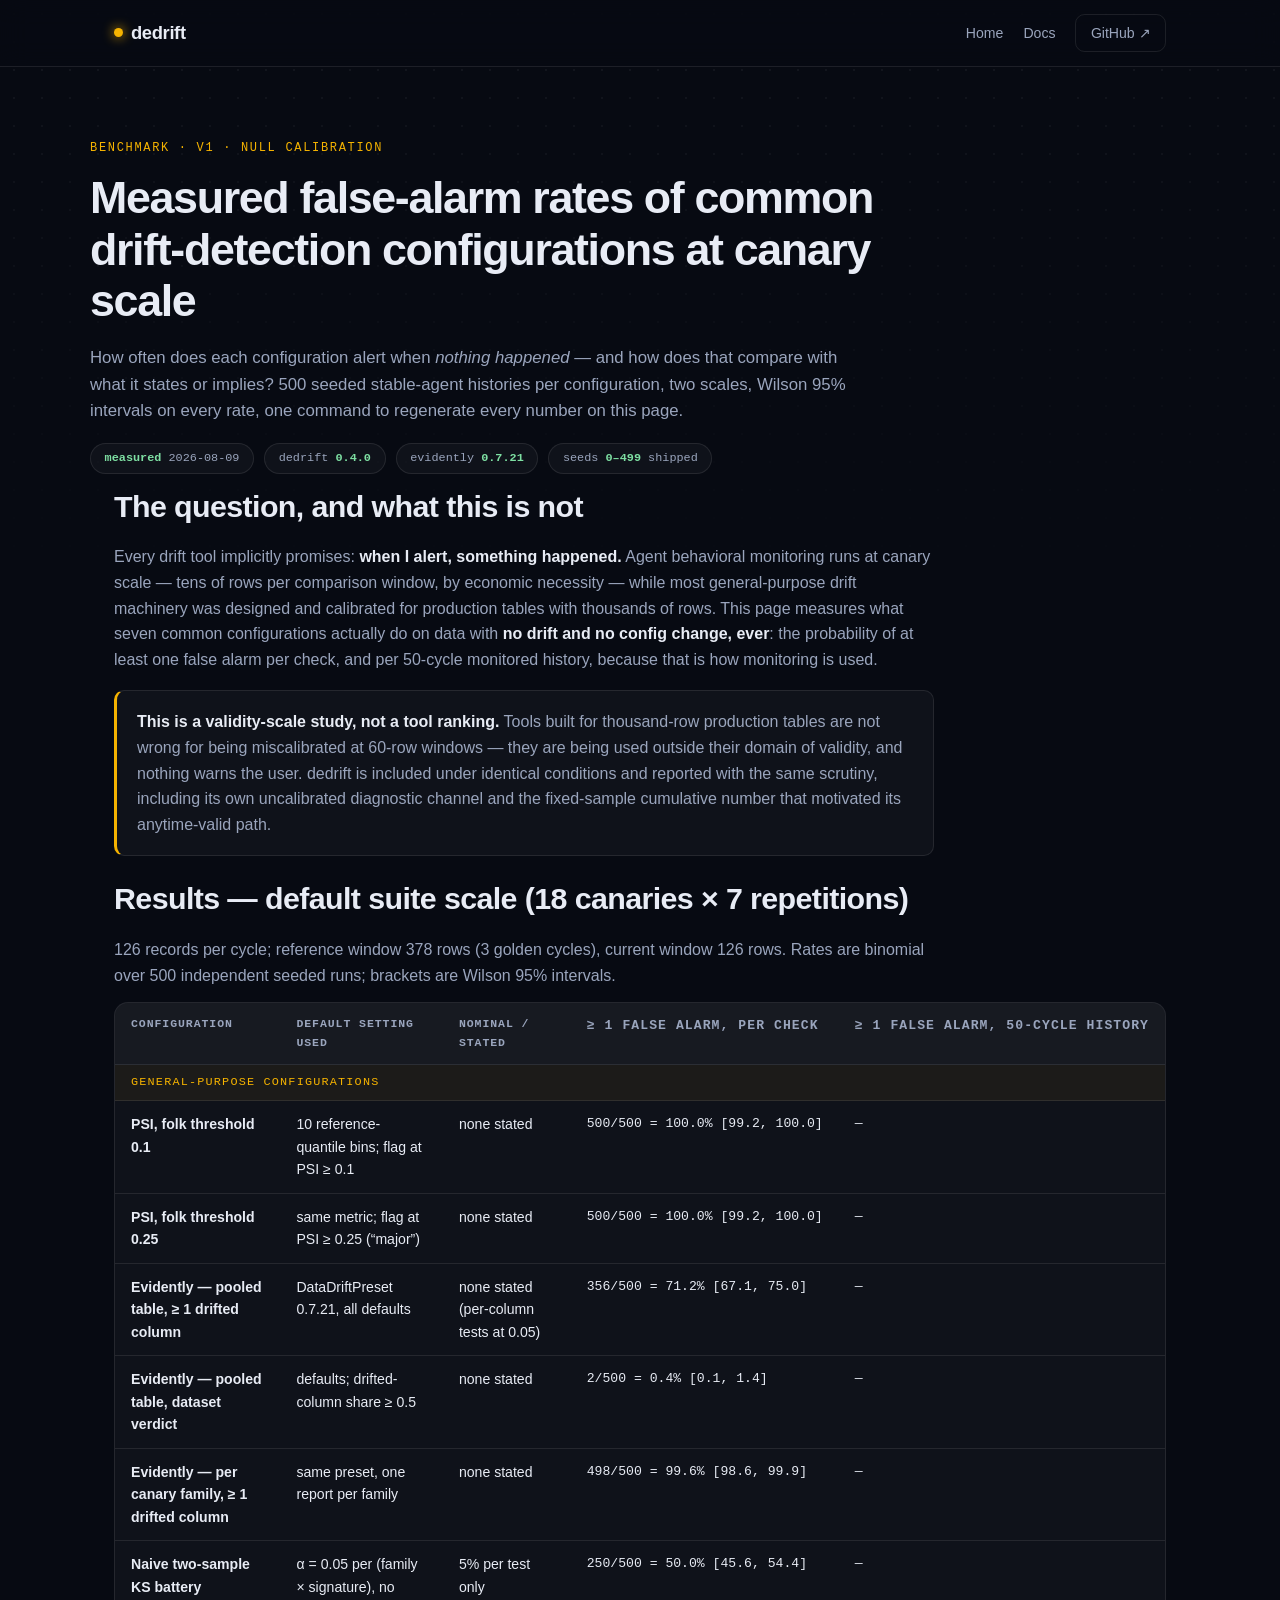
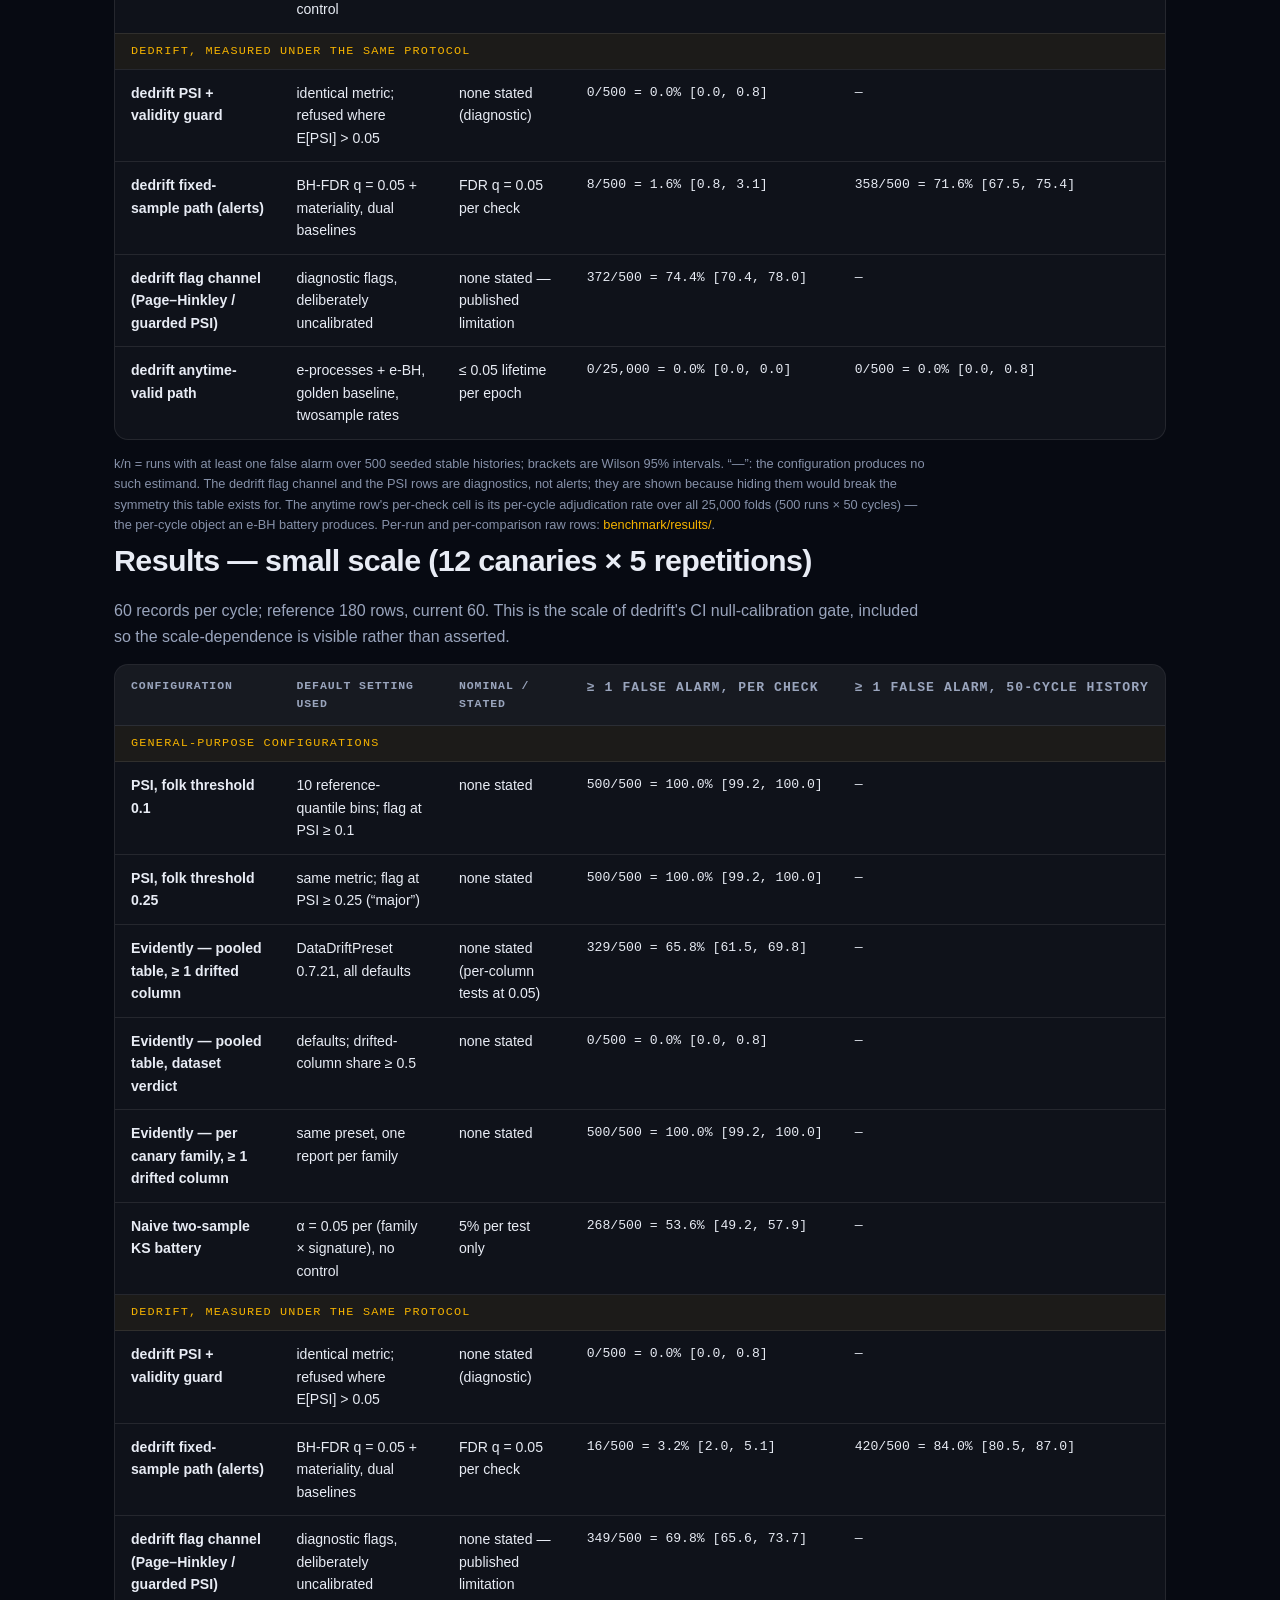
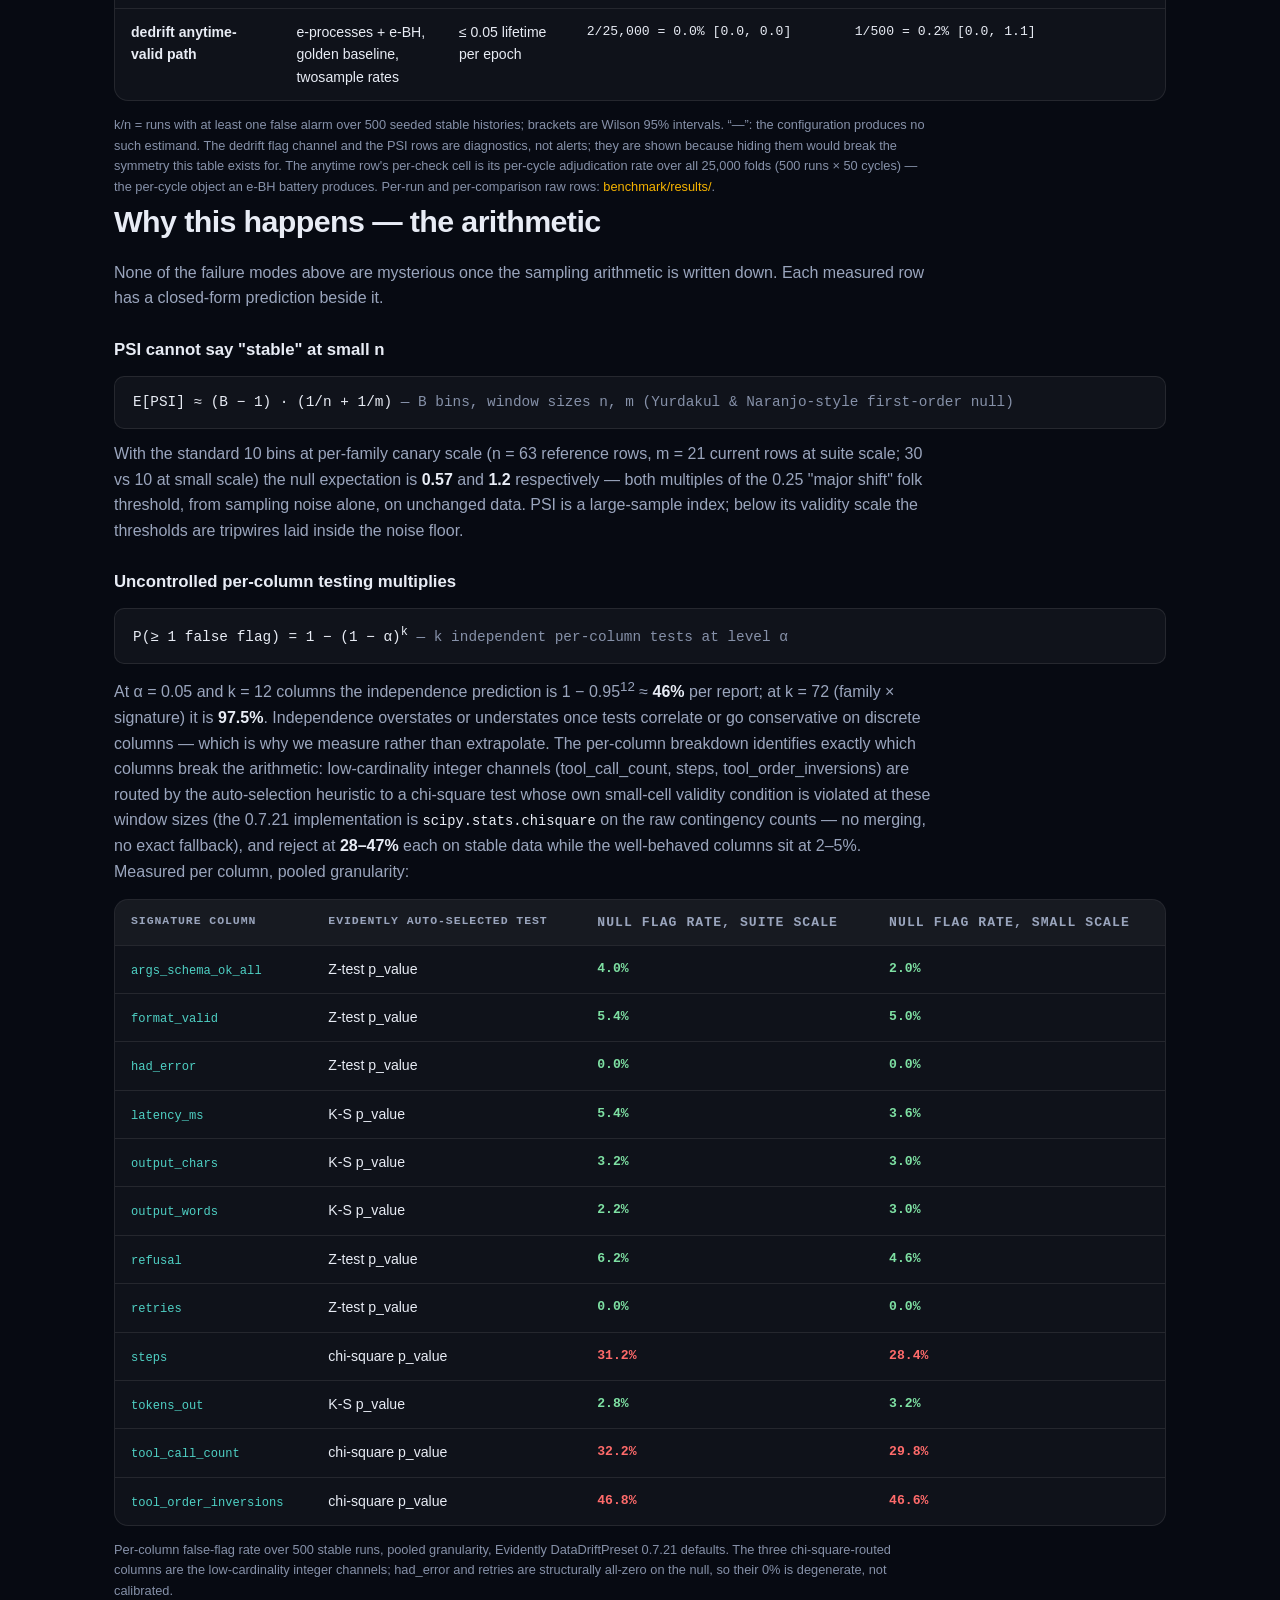
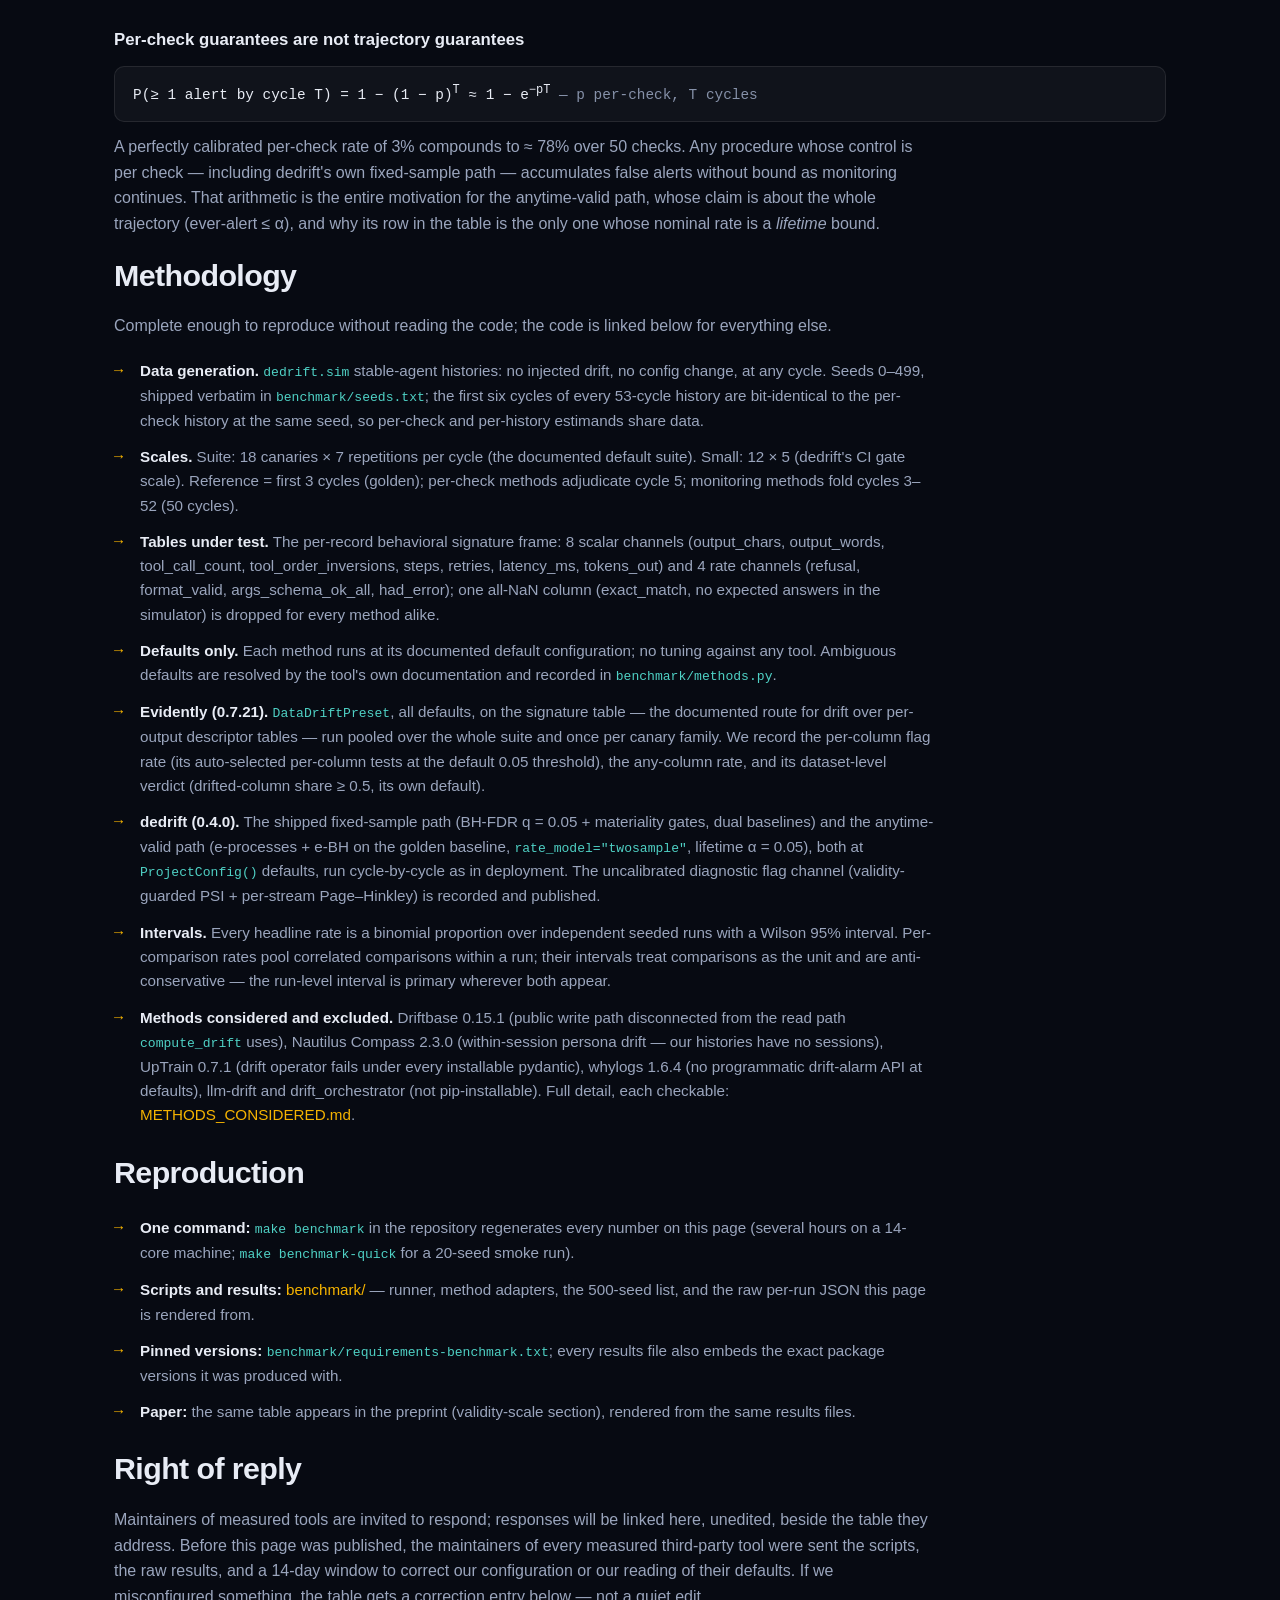
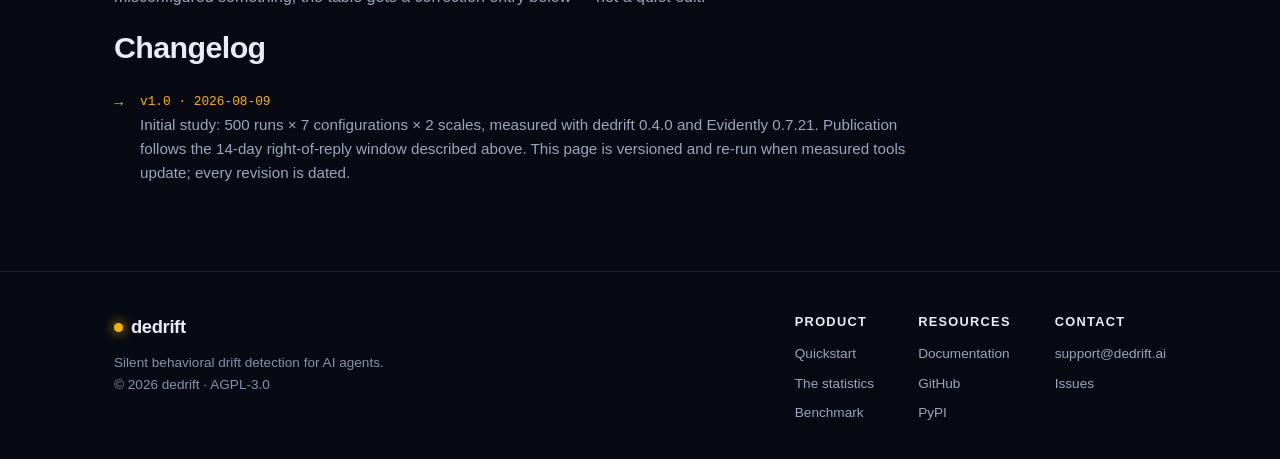
==== web/benchmark/index.html @ 215928fd "feat(benchmark): null-calibration study of drift-detection configurations at canary scale Seven conf" ====
<!doctype html>
<html lang="en">
<head>
<meta charset="utf-8">
<meta name="viewport" content="width=device-width, initial-scale=1">
<title>Null-calibration benchmark — measured false-alarm rates at canary scale · dedrift</title>
<meta name="description" content="How often do common drift-detection configurations alert on data with no drift? A reproducible validity-scale study: 500 seeded stable-agent histories, seven configurations, Wilson intervals, pinned versions.">
<meta property="og:title" content="Null-calibration benchmark — false-alarm rates at canary scale">
<meta property="og:description" content="A reproducible validity-scale study of drift-detection false-alarm rates on stable-agent histories.">
<meta property="og:url" content="https://dedrift.ai/benchmark/">
<meta property="og:image" content="https://dedrift.ai/og-card.png">
<meta name="twitter:card" content="summary_large_image">
<link rel="canonical" href="https://dedrift.ai/benchmark/">
<link rel="icon" href="/docs/assets/logo.svg">
<style>
:root{
  --bg:#070a12; --bg2:#0b1020; --ink:#e8ecf5; --dim:#9aa5bd; --dimmer:#8691a9;
  --amber:#f5b301; --violet:#8b7cf7; --teal:#4fd1c5; --green:#7ee0a3; --red:#ff6b6b;
  --card:rgba(255,255,255,.035); --line:rgba(255,255,255,.09);
  --mono:ui-monospace,'SF Mono','Cascadia Code','JetBrains Mono',Menlo,Consolas,monospace;
}
*{box-sizing:border-box;margin:0;padding:0}
html{scroll-behavior:smooth;scroll-padding-top:76px}
body{
  background:var(--bg); color:var(--ink);
  font-family:-apple-system,BlinkMacSystemFont,'Segoe UI Variable','Segoe UI',Inter,Roboto,'Helvetica Neue',Arial,sans-serif;
  line-height:1.6; -webkit-font-smoothing:antialiased; overflow-x:hidden;
}
body::before{
  content:""; position:fixed; inset:0; pointer-events:none; z-index:0;
  background-image:radial-gradient(rgba(255,255,255,.05) 1px, transparent 1px);
  background-size:28px 28px;
  mask-image:linear-gradient(180deg,#000 0%,transparent 70%);
}
a{color:var(--amber);text-decoration:none}
a:hover{text-decoration:underline;text-underline-offset:3px}
.wrap{max-width:1100px;margin:0 auto;padding:0 24px;position:relative;z-index:1}
.skip{position:absolute;left:-9999px;top:0;background:var(--amber);color:#141414;padding:.6rem 1rem;border-radius:0 0 .6rem 0;font-weight:700;z-index:100}
.skip:focus{left:0}
nav{position:sticky;top:0;z-index:50;backdrop-filter:blur(14px);-webkit-backdrop-filter:blur(14px);background:rgba(7,10,18,.72);border-bottom:1px solid var(--line)}
.nav-inner{max-width:1100px;margin:0 auto;padding:14px 24px;display:flex;align-items:center;gap:28px}
.logo{font-weight:800;font-size:1.15rem;color:var(--ink);letter-spacing:-.02em;display:flex;align-items:center;gap:8px}
.logo:hover{text-decoration:none}
.logo .pulse{width:9px;height:9px;border-radius:50%;background:var(--amber);box-shadow:0 0 12px var(--amber);animation:pulse 2.4s infinite}
@keyframes pulse{0%,100%{opacity:1}50%{opacity:.35}}
.nav-links{display:flex;gap:20px;margin-left:auto;align-items:center}
.nav-links a{color:var(--dim);font-size:.88rem;font-weight:500;position:relative;padding:4px 0}
.nav-links a:hover{color:var(--ink);text-decoration:none}
.btn{display:inline-block;padding:.6rem 1.15rem;border-radius:.6rem;font-weight:600;font-size:.92rem;border:1px solid var(--line);color:var(--ink);transition:border-color .18s,transform .18s}
.btn:hover{border-color:var(--amber);transform:translateY(-1px);text-decoration:none}
.nav-links .btn{padding:.42rem .9rem}
header.page{padding:72px 0 8px}
.kicker{font-family:var(--mono);font-size:.75rem;letter-spacing:.14em;text-transform:uppercase;color:var(--amber);margin-bottom:14px}
h1{font-size:clamp(1.9rem,4.2vw,2.8rem);font-weight:800;letter-spacing:-.03em;line-height:1.15;max-width:880px;margin-bottom:18px}
.sub{color:var(--dim);font-size:1.05rem;max-width:760px}
section{padding:56px 0 10px}
h2{font-size:clamp(1.4rem,2.8vw,1.9rem);font-weight:800;letter-spacing:-.02em;margin-bottom:14px}
h3{font-size:1.05rem;font-weight:700;margin:26px 0 8px}
p.body{color:var(--dim);max-width:820px;margin-bottom:14px}
p.body b, p.body code{color:var(--ink)}
ul.body{list-style:none;margin:0 0 14px;max-width:820px}
ul.body li{color:var(--dim);padding:6px 0 6px 26px;position:relative;font-size:.95rem}
ul.body li::before{content:"→";position:absolute;left:0;color:var(--amber);font-family:var(--mono)}
ul.body li b{color:var(--ink)}
code{font-family:var(--mono);font-size:.86em;color:var(--teal)}
.callout{border:1px solid var(--line);border-left:3px solid var(--amber);border-radius:10px;background:var(--card);padding:18px 20px;color:var(--dim);max-width:820px;margin:18px 0}
.callout b{color:var(--ink)}
.tbl-wrap{overflow-x:auto;border:1px solid var(--line);border-radius:14px;background:var(--card);margin:14px 0}
table{width:100%;border-collapse:collapse;font-size:.88rem;min-width:720px}
th,td{padding:12px 16px;text-align:left;border-bottom:1px solid var(--line);vertical-align:top}
thead th{font-family:var(--mono);font-size:.72rem;letter-spacing:.08em;text-transform:uppercase;color:var(--dim);background:rgba(255,255,255,.03)}
tbody tr:last-child td{border-bottom:0}
td.num,th.num{font-family:var(--mono);font-size:.82rem;font-variant-numeric:tabular-nums;white-space:nowrap}
td .y{color:var(--green);font-weight:700}
td .mid{color:var(--amber);font-weight:600}
td .bad{color:var(--red);font-weight:600}
td .n{color:var(--dimmer)}
tr.grp td{background:rgba(245,179,1,.05);font-family:var(--mono);font-size:.74rem;letter-spacing:.1em;text-transform:uppercase;color:var(--amber);padding:8px 16px}
.tbl-note{color:var(--dimmer);font-size:.8rem;margin:10px 0 0;max-width:820px}
.math{font-family:var(--mono);font-size:.9rem;color:var(--ink);background:rgba(255,255,255,.04);border:1px solid var(--line);border-radius:10px;padding:14px 18px;margin:12px 0;overflow-x:auto;white-space:nowrap}
.math .c{color:var(--dimmer)}
.meta{display:flex;flex-wrap:wrap;gap:10px;margin:18px 0 0}
.meta .chip{border:1px solid var(--line);border-radius:99px;padding:.3rem .85rem;font-family:var(--mono);font-size:.74rem;color:var(--dim);background:var(--card)}
.meta .chip b{color:var(--green);font-weight:600}
footer{margin-top:80px;border-top:1px solid var(--line);padding:40px 0 52px}
.foot{display:flex;justify-content:space-between;gap:24px;flex-wrap:wrap;color:var(--dimmer);font-size:.85rem}
.foot a{color:var(--dim)}
.foot a:hover{color:var(--ink)}
.foot .cols{display:flex;gap:44px;flex-wrap:wrap}
.foot .col{display:flex;flex-direction:column;gap:8px}
.foot .col b{color:var(--ink);font-size:.8rem;text-transform:uppercase;letter-spacing:.1em;margin-bottom:2px}
.changelog li{padding:8px 0}
.changelog .date{font-family:var(--mono);font-size:.8rem;color:var(--amber);display:block}
@media (max-width:900px){.nav-links a:not(.btn){display:none}}
</style>
</head>
<body>
<a class="skip" href="#main">Skip to content</a>

<nav aria-label="Primary">
  <div class="nav-inner">
    <a class="logo" href="/"><span class="pulse" aria-hidden="true"></span>dedrift</a>
    <div class="nav-links">
      <a href="/">Home</a>
      <a href="/docs/">Docs</a>
      <a class="btn" href="https://github.com/dedrift/dedrift">GitHub ↗</a>
    </div>
  </div>
</nav>

<main id="main">
<header class="page wrap">
  <div class="kicker">Benchmark · v1 · null calibration</div>
  <h1>Measured false-alarm rates of common drift-detection configurations at canary scale</h1>
  <p class="sub">How often does each configuration alert when <em>nothing happened</em> — and how does that
  compare with what it states or implies? 500 seeded stable-agent histories per configuration, two scales,
  Wilson 95% intervals on every rate, one command to regenerate every number on this page.</p>
  <div class="meta">
    <span class="chip"><b>measured</b> 2026-08-09</span>
    <span class="chip">dedrift <b>0.4.0</b></span>
    <span class="chip">evidently <b>0.7.21</b></span>
    <span class="chip">seeds <b>0–499</b> shipped</span>
  </div>
</header>

<section class="wrap" aria-labelledby="q">
  <h2 id="q">The question, and what this is not</h2>
  <p class="body">Every drift tool implicitly promises: <b>when I alert, something happened.</b> Agent
  behavioral monitoring runs at canary scale — tens of rows per comparison window, by economic necessity —
  while most general-purpose drift machinery was designed and calibrated for production tables with
  thousands of rows. This page measures what seven common configurations actually do on data with
  <b>no drift and no config change, ever</b>: the probability of at least one false alarm per check, and per
  50-cycle monitored history, because that is how monitoring is used.</p>
  <div class="callout">
    <b>This is a validity-scale study, not a tool ranking.</b> Tools built for thousand-row production
    tables are not wrong for being miscalibrated at 60-row windows — they are being used outside their
    domain of validity, and nothing warns the user. dedrift is included under identical conditions and
    reported with the same scrutiny, including its own uncalibrated diagnostic channel and the fixed-sample
    cumulative number that motivated its anytime-valid path.
  </div>
</section>

<section class="wrap" aria-labelledby="results-suite">
  <h2 id="results-suite">Results — default suite scale (18 canaries × 7 repetitions)</h2>
  <p class="body">126 records per cycle; reference window 378 rows (3 golden cycles), current window 126
  rows. Rates are binomial over 500 independent seeded runs; brackets are Wilson 95% intervals.</p>
<!-- BENCHMARK:TABLE:BEGIN -->
<div class="tbl-wrap"><table>
<thead><tr><th>Configuration</th><th>Default setting used</th><th>Nominal / stated</th><th class='num'>≥ 1 false alarm, per check</th><th class='num'>≥ 1 false alarm, 50-cycle history</th></tr></thead>
<tbody>
<tr class='grp'><td colspan='5'>General-purpose configurations</td></tr>
<tr><td><b>PSI, folk threshold 0.1</b></td><td>10 reference-quantile bins; flag at PSI ≥ 0.1</td><td>none stated</td><td class='num'>500/500 = 100.0% [99.2, 100.0]</td><td class='num'>—</td></tr>
<tr><td><b>PSI, folk threshold 0.25</b></td><td>same metric; flag at PSI ≥ 0.25 (“major”)</td><td>none stated</td><td class='num'>500/500 = 100.0% [99.2, 100.0]</td><td class='num'>—</td></tr>
<tr><td><b>Evidently — pooled table, ≥ 1 drifted column</b></td><td>DataDriftPreset 0.7.21, all defaults</td><td>none stated (per-column tests at 0.05)</td><td class='num'>356/500 = 71.2% [67.1, 75.0]</td><td class='num'>—</td></tr>
<tr><td><b>Evidently — pooled table, dataset verdict</b></td><td>defaults; drifted-column share ≥ 0.5</td><td>none stated</td><td class='num'>2/500 = 0.4% [0.1, 1.4]</td><td class='num'>—</td></tr>
<tr><td><b>Evidently — per canary family, ≥ 1 drifted column</b></td><td>same preset, one report per family</td><td>none stated</td><td class='num'>498/500 = 99.6% [98.6, 99.9]</td><td class='num'>—</td></tr>
<tr><td><b>Naive two-sample KS battery</b></td><td>α = 0.05 per (family × signature), no control</td><td>5% per test only</td><td class='num'>250/500 = 50.0% [45.6, 54.4]</td><td class='num'>—</td></tr>
<tr class='grp'><td colspan='5'>dedrift, measured under the same protocol</td></tr>
<tr><td><b>dedrift PSI + validity guard</b></td><td>identical metric; refused where E[PSI] > 0.05</td><td>none stated (diagnostic)</td><td class='num'>0/500 = 0.0% [0.0, 0.8]</td><td class='num'>—</td></tr>
<tr><td><b>dedrift fixed-sample path (alerts)</b></td><td>BH-FDR q = 0.05 + materiality, dual baselines</td><td>FDR q = 0.05 per check</td><td class='num'>8/500 = 1.6% [0.8, 3.1]</td><td class='num'>358/500 = 71.6% [67.5, 75.4]</td></tr>
<tr><td><b>dedrift flag channel (Page–Hinkley / guarded PSI)</b></td><td>diagnostic flags, deliberately uncalibrated</td><td>none stated — published limitation</td><td class='num'>372/500 = 74.4% [70.4, 78.0]</td><td class='num'>—</td></tr>
<tr><td><b>dedrift anytime-valid path</b></td><td>e-processes + e-BH, golden baseline, twosample rates</td><td>≤ 0.05 lifetime per epoch</td><td class='num'>0/25,000 = 0.0% [0.0, 0.0]</td><td class='num'>0/500 = 0.0% [0.0, 0.8]</td></tr>
</tbody></table></div>
<p class='tbl-note'>k/n = runs with at least one false alarm over 500 seeded stable histories; brackets are Wilson 95% intervals. “—”: the configuration produces no such estimand. The dedrift flag channel and the PSI rows are diagnostics, not alerts; they are shown because hiding them would break the symmetry this table exists for. The anytime row's per-check cell is its per-cycle adjudication rate over all 25,000 folds (500 runs × 50 cycles) — the per-cycle object an e-BH battery produces. Per-run and per-comparison raw rows: <a href='https://github.com/dedrift/dedrift/tree/main/benchmark/results'>benchmark/results/</a>.</p>
<!-- BENCHMARK:TABLE:END -->
</section>

<section class="wrap" aria-labelledby="results-small">
  <h2 id="results-small">Results — small scale (12 canaries × 5 repetitions)</h2>
  <p class="body">60 records per cycle; reference 180 rows, current 60. This is the scale of dedrift's CI
  null-calibration gate, included so the scale-dependence is visible rather than asserted.</p>
<!-- BENCHMARK:TABLE2:BEGIN -->
<div class="tbl-wrap"><table>
<thead><tr><th>Configuration</th><th>Default setting used</th><th>Nominal / stated</th><th class='num'>≥ 1 false alarm, per check</th><th class='num'>≥ 1 false alarm, 50-cycle history</th></tr></thead>
<tbody>
<tr class='grp'><td colspan='5'>General-purpose configurations</td></tr>
<tr><td><b>PSI, folk threshold 0.1</b></td><td>10 reference-quantile bins; flag at PSI ≥ 0.1</td><td>none stated</td><td class='num'>500/500 = 100.0% [99.2, 100.0]</td><td class='num'>—</td></tr>
<tr><td><b>PSI, folk threshold 0.25</b></td><td>same metric; flag at PSI ≥ 0.25 (“major”)</td><td>none stated</td><td class='num'>500/500 = 100.0% [99.2, 100.0]</td><td class='num'>—</td></tr>
<tr><td><b>Evidently — pooled table, ≥ 1 drifted column</b></td><td>DataDriftPreset 0.7.21, all defaults</td><td>none stated (per-column tests at 0.05)</td><td class='num'>329/500 = 65.8% [61.5, 69.8]</td><td class='num'>—</td></tr>
<tr><td><b>Evidently — pooled table, dataset verdict</b></td><td>defaults; drifted-column share ≥ 0.5</td><td>none stated</td><td class='num'>0/500 = 0.0% [0.0, 0.8]</td><td class='num'>—</td></tr>
<tr><td><b>Evidently — per canary family, ≥ 1 drifted column</b></td><td>same preset, one report per family</td><td>none stated</td><td class='num'>500/500 = 100.0% [99.2, 100.0]</td><td class='num'>—</td></tr>
<tr><td><b>Naive two-sample KS battery</b></td><td>α = 0.05 per (family × signature), no control</td><td>5% per test only</td><td class='num'>268/500 = 53.6% [49.2, 57.9]</td><td class='num'>—</td></tr>
<tr class='grp'><td colspan='5'>dedrift, measured under the same protocol</td></tr>
<tr><td><b>dedrift PSI + validity guard</b></td><td>identical metric; refused where E[PSI] > 0.05</td><td>none stated (diagnostic)</td><td class='num'>0/500 = 0.0% [0.0, 0.8]</td><td class='num'>—</td></tr>
<tr><td><b>dedrift fixed-sample path (alerts)</b></td><td>BH-FDR q = 0.05 + materiality, dual baselines</td><td>FDR q = 0.05 per check</td><td class='num'>16/500 = 3.2% [2.0, 5.1]</td><td class='num'>420/500 = 84.0% [80.5, 87.0]</td></tr>
<tr><td><b>dedrift flag channel (Page–Hinkley / guarded PSI)</b></td><td>diagnostic flags, deliberately uncalibrated</td><td>none stated — published limitation</td><td class='num'>349/500 = 69.8% [65.6, 73.7]</td><td class='num'>—</td></tr>
<tr><td><b>dedrift anytime-valid path</b></td><td>e-processes + e-BH, golden baseline, twosample rates</td><td>≤ 0.05 lifetime per epoch</td><td class='num'>2/25,000 = 0.0% [0.0, 0.0]</td><td class='num'>1/500 = 0.2% [0.0, 1.1]</td></tr>
</tbody></table></div>
<p class='tbl-note'>k/n = runs with at least one false alarm over 500 seeded stable histories; brackets are Wilson 95% intervals. “—”: the configuration produces no such estimand. The dedrift flag channel and the PSI rows are diagnostics, not alerts; they are shown because hiding them would break the symmetry this table exists for. The anytime row's per-check cell is its per-cycle adjudication rate over all 25,000 folds (500 runs × 50 cycles) — the per-cycle object an e-BH battery produces. Per-run and per-comparison raw rows: <a href='https://github.com/dedrift/dedrift/tree/main/benchmark/results'>benchmark/results/</a>.</p>
<!-- BENCHMARK:TABLE2:END -->
</section>

<section class="wrap" aria-labelledby="why">
  <h2 id="why">Why this happens — the arithmetic</h2>
  <p class="body">None of the failure modes above are mysterious once the sampling arithmetic is written
  down. Each measured row has a closed-form prediction beside it.</p>

  <h3>PSI cannot say "stable" at small n</h3>
  <div class="math">E[PSI] ≈ (B − 1) · (1/n + 1/m) <span class="c">— B bins, window sizes n, m (Yurdakul &amp; Naranjo-style first-order null)</span></div>
  <p class="body">With the standard 10 bins at per-family canary scale (n = 63 reference rows, m = 21
  current rows at suite scale; 30 vs 10 at small scale) the null expectation is <b>0.57</b> and
  <b>1.2</b> respectively — both multiples of the 0.25 "major shift" folk threshold, from sampling noise
  alone, on unchanged data. PSI is a large-sample index; below its validity scale the thresholds are
  tripwires laid inside the noise floor.</p>

  <h3>Uncontrolled per-column testing multiplies</h3>
  <div class="math">P(≥ 1 false flag) = 1 − (1 − α)<sup>k</sup> <span class="c">— k independent per-column tests at level α</span></div>
  <p class="body">At α = 0.05 and k = 12 columns the independence prediction is 1 − 0.95<sup>12</sup> ≈
  <b>46%</b> per report; at k = 72 (family × signature) it is <b>97.5%</b>. Independence overstates or
  understates once tests correlate or go conservative on discrete columns — which is why we measure rather
  than extrapolate. The per-column breakdown identifies exactly which columns break the arithmetic:
  low-cardinality integer channels (tool_call_count, steps, tool_order_inversions) are routed by the
  auto-selection heuristic to a chi-square test whose own small-cell validity condition is violated at
  these window sizes (the 0.7.21 implementation is <code>scipy.stats.chisquare</code> on the raw
  contingency counts — no merging, no exact fallback), and reject at <b>28–47%</b> each on stable data
  while the well-behaved columns sit at 2–5%. Measured per column, pooled granularity:</p>

<!-- BENCHMARK:COLUMN:BEGIN -->
<div class="tbl-wrap"><table>
<thead><tr><th>Signature column</th><th>Evidently auto-selected test</th><th class='num'>Null flag rate, suite scale</th><th class='num'>Null flag rate, small scale</th></tr></thead>
<tbody>
<tr><td><code>args_schema_ok_all</code></td><td>Z-test p_value</td><td class='num'><span class='y'>4.0%</span></td><td class='num'><span class='y'>2.0%</span></td></tr>
<tr><td><code>format_valid</code></td><td>Z-test p_value</td><td class='num'><span class='y'>5.4%</span></td><td class='num'><span class='y'>5.0%</span></td></tr>
<tr><td><code>had_error</code></td><td>Z-test p_value</td><td class='num'><span class='y'>0.0%</span></td><td class='num'><span class='y'>0.0%</span></td></tr>
<tr><td><code>latency_ms</code></td><td>K-S p_value</td><td class='num'><span class='y'>5.4%</span></td><td class='num'><span class='y'>3.6%</span></td></tr>
<tr><td><code>output_chars</code></td><td>K-S p_value</td><td class='num'><span class='y'>3.2%</span></td><td class='num'><span class='y'>3.0%</span></td></tr>
<tr><td><code>output_words</code></td><td>K-S p_value</td><td class='num'><span class='y'>2.2%</span></td><td class='num'><span class='y'>3.0%</span></td></tr>
<tr><td><code>refusal</code></td><td>Z-test p_value</td><td class='num'><span class='y'>6.2%</span></td><td class='num'><span class='y'>4.6%</span></td></tr>
<tr><td><code>retries</code></td><td>Z-test p_value</td><td class='num'><span class='y'>0.0%</span></td><td class='num'><span class='y'>0.0%</span></td></tr>
<tr><td><code>steps</code></td><td>chi-square p_value</td><td class='num'><span class='bad'>31.2%</span></td><td class='num'><span class='bad'>28.4%</span></td></tr>
<tr><td><code>tokens_out</code></td><td>K-S p_value</td><td class='num'><span class='y'>2.8%</span></td><td class='num'><span class='y'>3.2%</span></td></tr>
<tr><td><code>tool_call_count</code></td><td>chi-square p_value</td><td class='num'><span class='bad'>32.2%</span></td><td class='num'><span class='bad'>29.8%</span></td></tr>
<tr><td><code>tool_order_inversions</code></td><td>chi-square p_value</td><td class='num'><span class='bad'>46.8%</span></td><td class='num'><span class='bad'>46.6%</span></td></tr>
</tbody></table></div>
<p class='tbl-note'>Per-column false-flag rate over 500 stable runs, pooled granularity, Evidently DataDriftPreset 0.7.21 defaults. The three chi-square-routed columns are the low-cardinality integer channels; had_error and retries are structurally all-zero on the null, so their 0% is degenerate, not calibrated.</p>
<!-- BENCHMARK:COLUMN:END -->

  <h3>Per-check guarantees are not trajectory guarantees</h3>
  <div class="math">P(≥ 1 alert by cycle T) = 1 − (1 − p)<sup>T</sup> ≈ 1 − e<sup>−pT</sup> <span class="c">— p per-check, T cycles</span></div>
  <p class="body">A perfectly calibrated per-check rate of 3% compounds to ≈ 78% over 50 checks. Any
  procedure whose control is per check — including dedrift's own fixed-sample path — accumulates false
  alerts without bound as monitoring continues. That arithmetic is the entire motivation for the
  anytime-valid path, whose claim is about the whole trajectory (ever-alert ≤ α), and why its row in the
  table is the only one whose nominal rate is a <em>lifetime</em> bound.</p>
</section>

<section class="wrap" aria-labelledby="methods">
  <h2 id="methods">Methodology</h2>
  <p class="body">Complete enough to reproduce without reading the code; the code is linked below for
  everything else.</p>
  <ul class="body">
    <li><b>Data generation.</b> <code>dedrift.sim</code> stable-agent histories: no injected drift, no
    config change, at any cycle. Seeds 0–499, shipped verbatim in <code>benchmark/seeds.txt</code>; the
    first six cycles of every 53-cycle history are bit-identical to the per-check history at the same
    seed, so per-check and per-history estimands share data.</li>
    <li><b>Scales.</b> Suite: 18 canaries × 7 repetitions per cycle (the documented default suite).
    Small: 12 × 5 (dedrift's CI gate scale). Reference = first 3 cycles (golden); per-check methods
    adjudicate cycle 5; monitoring methods fold cycles 3–52 (50 cycles).</li>
    <li><b>Tables under test.</b> The per-record behavioral signature frame: 8 scalar channels
    (output_chars, output_words, tool_call_count, tool_order_inversions, steps, retries, latency_ms,
    tokens_out) and 4 rate channels (refusal, format_valid, args_schema_ok_all, had_error); one
    all-NaN column (exact_match, no expected answers in the simulator) is dropped for every method
    alike.</li>
    <li><b>Defaults only.</b> Each method runs at its documented default configuration; no tuning
    against any tool. Ambiguous defaults are resolved by the tool's own documentation and recorded in
    <code>benchmark/methods.py</code>.</li>
    <li><b>Evidently (0.7.21).</b> <code>DataDriftPreset</code>, all defaults, on the signature table —
    the documented route for drift over per-output descriptor tables — run pooled over the whole suite
    and once per canary family. We record the per-column flag rate (its auto-selected per-column tests
    at the default 0.05 threshold), the any-column rate, and its dataset-level verdict (drifted-column
    share ≥ 0.5, its own default).</li>
    <li><b>dedrift (0.4.0).</b> The shipped fixed-sample path (BH-FDR q = 0.05 + materiality gates,
    dual baselines) and the anytime-valid path (e-processes + e-BH on the golden baseline,
    <code>rate_model="twosample"</code>, lifetime α = 0.05), both at <code>ProjectConfig()</code>
    defaults, run cycle-by-cycle as in deployment. The uncalibrated diagnostic flag channel
    (validity-guarded PSI + per-stream Page–Hinkley) is recorded and published.</li>
    <li><b>Intervals.</b> Every headline rate is a binomial proportion over independent seeded runs with
    a Wilson 95% interval. Per-comparison rates pool correlated comparisons within a run; their
    intervals treat comparisons as the unit and are anti-conservative — the run-level interval is
    primary wherever both appear.</li>
    <li><b>Methods considered and excluded.</b> Driftbase 0.15.1 (public write path disconnected from
    the read path <code>compute_drift</code> uses), Nautilus Compass 2.3.0 (within-session persona
    drift — our histories have no sessions), UpTrain 0.7.1 (drift operator fails under every
    installable pydantic), whylogs 1.6.4 (no programmatic drift-alarm API at defaults), llm-drift and
    drift_orchestrator (not pip-installable). Full detail, each checkable:
    <a href="https://github.com/dedrift/dedrift/blob/main/benchmark/METHODS_CONSIDERED.md">METHODS_CONSIDERED.md</a>.</li>
  </ul>
</section>

<section class="wrap" aria-labelledby="repro">
  <h2 id="repro">Reproduction</h2>
  <ul class="body">
    <li><b>One command:</b> <code>make benchmark</code> in the repository regenerates every number on
    this page (several hours on a 14-core machine; <code>make benchmark-quick</code> for a 20-seed
    smoke run).</li>
    <li><b>Scripts and results:</b> <a href="https://github.com/dedrift/dedrift/tree/main/benchmark">benchmark/</a> —
    runner, method adapters, the 500-seed list, and the raw per-run JSON this page is rendered from.</li>
    <li><b>Pinned versions:</b> <code>benchmark/requirements-benchmark.txt</code>; every results file
    also embeds the exact package versions it was produced with.</li>
    <li><b>Paper:</b> the same table appears in the preprint (validity-scale section), rendered from
    the same results files.</li>
  </ul>
</section>

<section class="wrap" aria-labelledby="reply">
  <h2 id="reply">Right of reply</h2>
  <p class="body">Maintainers of measured tools are invited to respond; responses will be linked here,
  unedited, beside the table they address. Before this page was published, the maintainers of every
  measured third-party tool were sent the scripts, the raw results, and a 14-day window to correct our
  configuration or our reading of their defaults. If we misconfigured something, the table gets a
  correction entry below — not a quiet edit.</p>
</section>

<section class="wrap" aria-labelledby="changelog">
  <h2 id="changelog">Changelog</h2>
  <ul class="body changelog">
    <li><span class="date">v1.0 · 2026-08-09</span>
      Initial study: 500 runs × 7 configurations × 2 scales, measured with dedrift 0.4.0 and Evidently
      0.7.21. Publication follows the 14-day right-of-reply window described above. This page is
      versioned and re-run when measured tools update; every revision is dated.</li>
  </ul>
</section>
</main>

<footer>
  <div class="wrap foot">
    <div>
      <div class="logo" style="margin-bottom:10px"><span class="pulse" aria-hidden="true"></span>dedrift</div>
      <div>Silent behavioral drift detection for AI agents.<br>© 2026 dedrift · AGPL-3.0</div>
    </div>
    <div class="cols">
      <div class="col"><b>Product</b>
        <a href="/docs/quickstart/">Quickstart</a>
        <a href="/docs/statistics/">The statistics</a>
        <a href="/benchmark/">Benchmark</a>
      </div>
      <div class="col"><b>Resources</b>
        <a href="https://dedrift.ai/docs/">Documentation</a>
        <a href="https://github.com/dedrift/dedrift">GitHub</a>
        <a href="https://pypi.org/project/dedrift/">PyPI</a>
      </div>
      <div class="col"><b>Contact</b>
        <a href="mailto:support@dedrift.ai">support@dedrift.ai</a>
        <a href="https://github.com/dedrift/dedrift/issues">Issues</a>
      </div>
    </div>
  </div>
</footer>
</body>
</html>
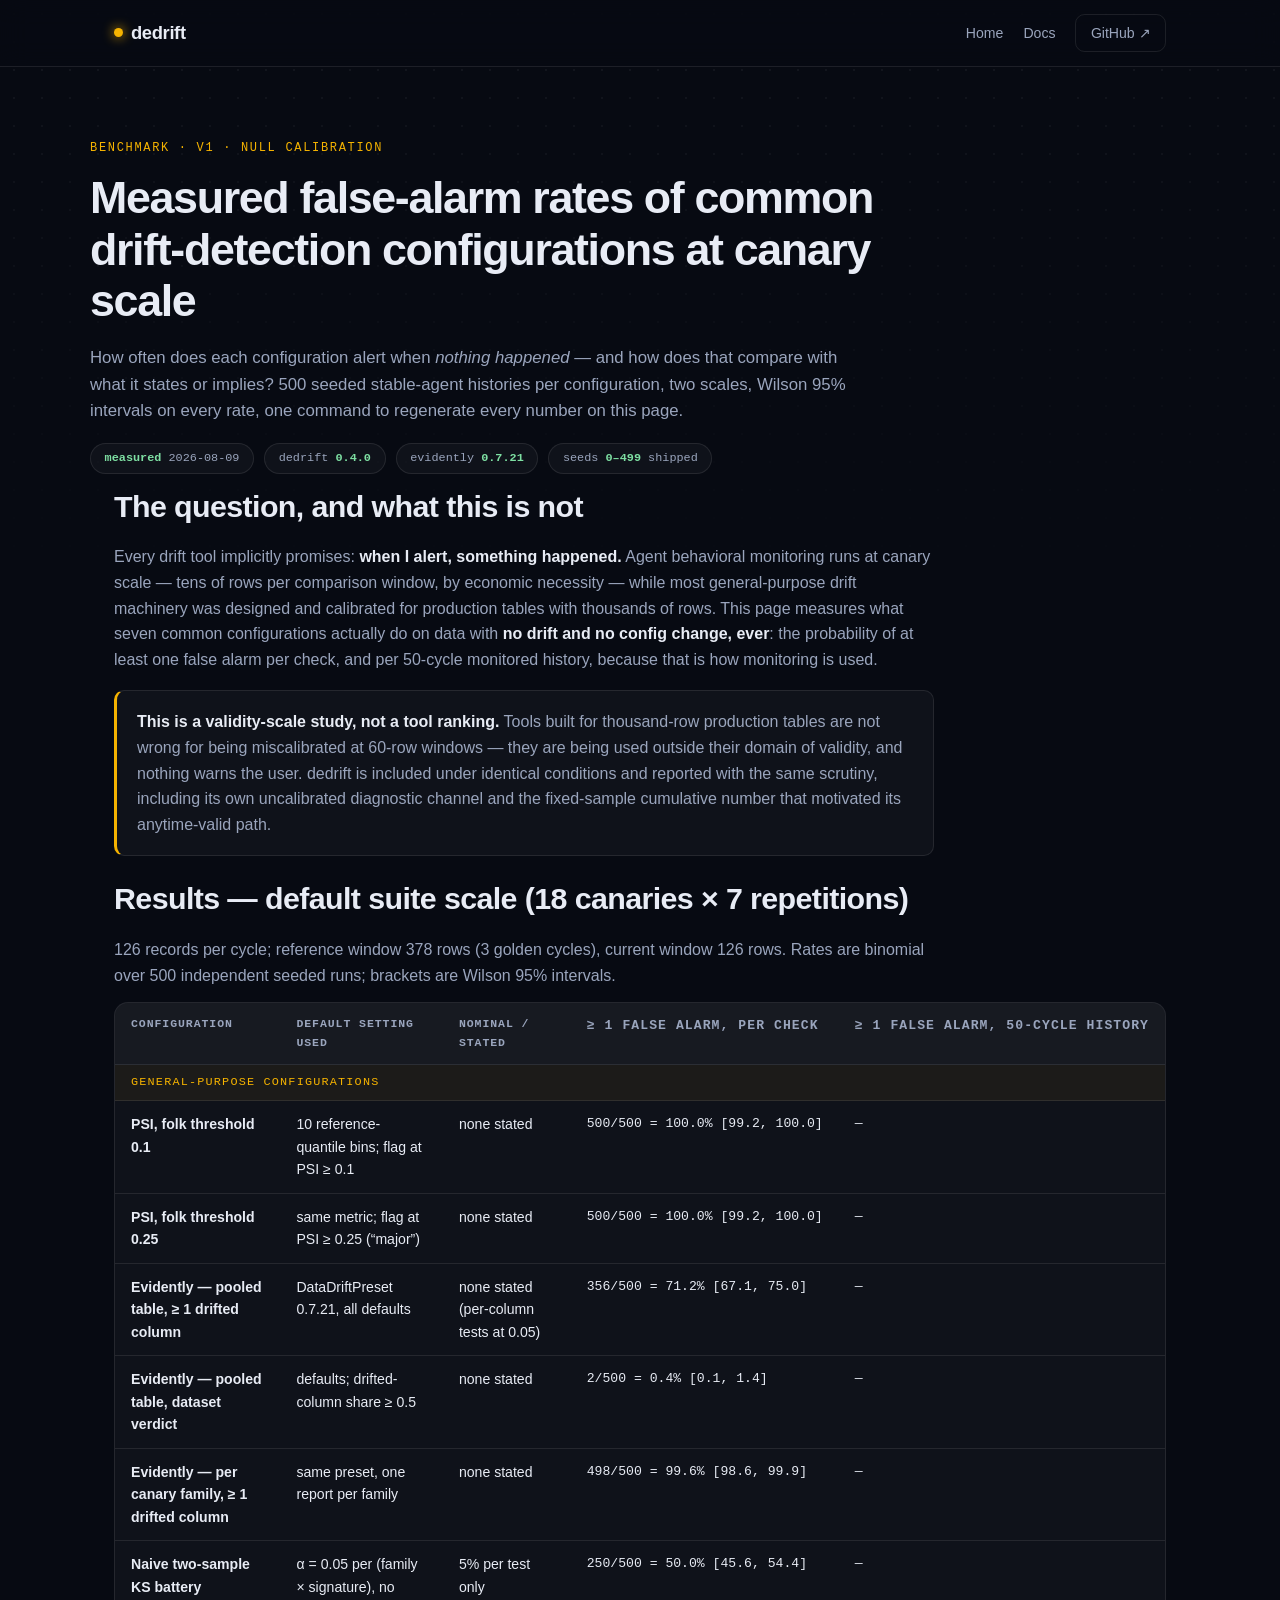
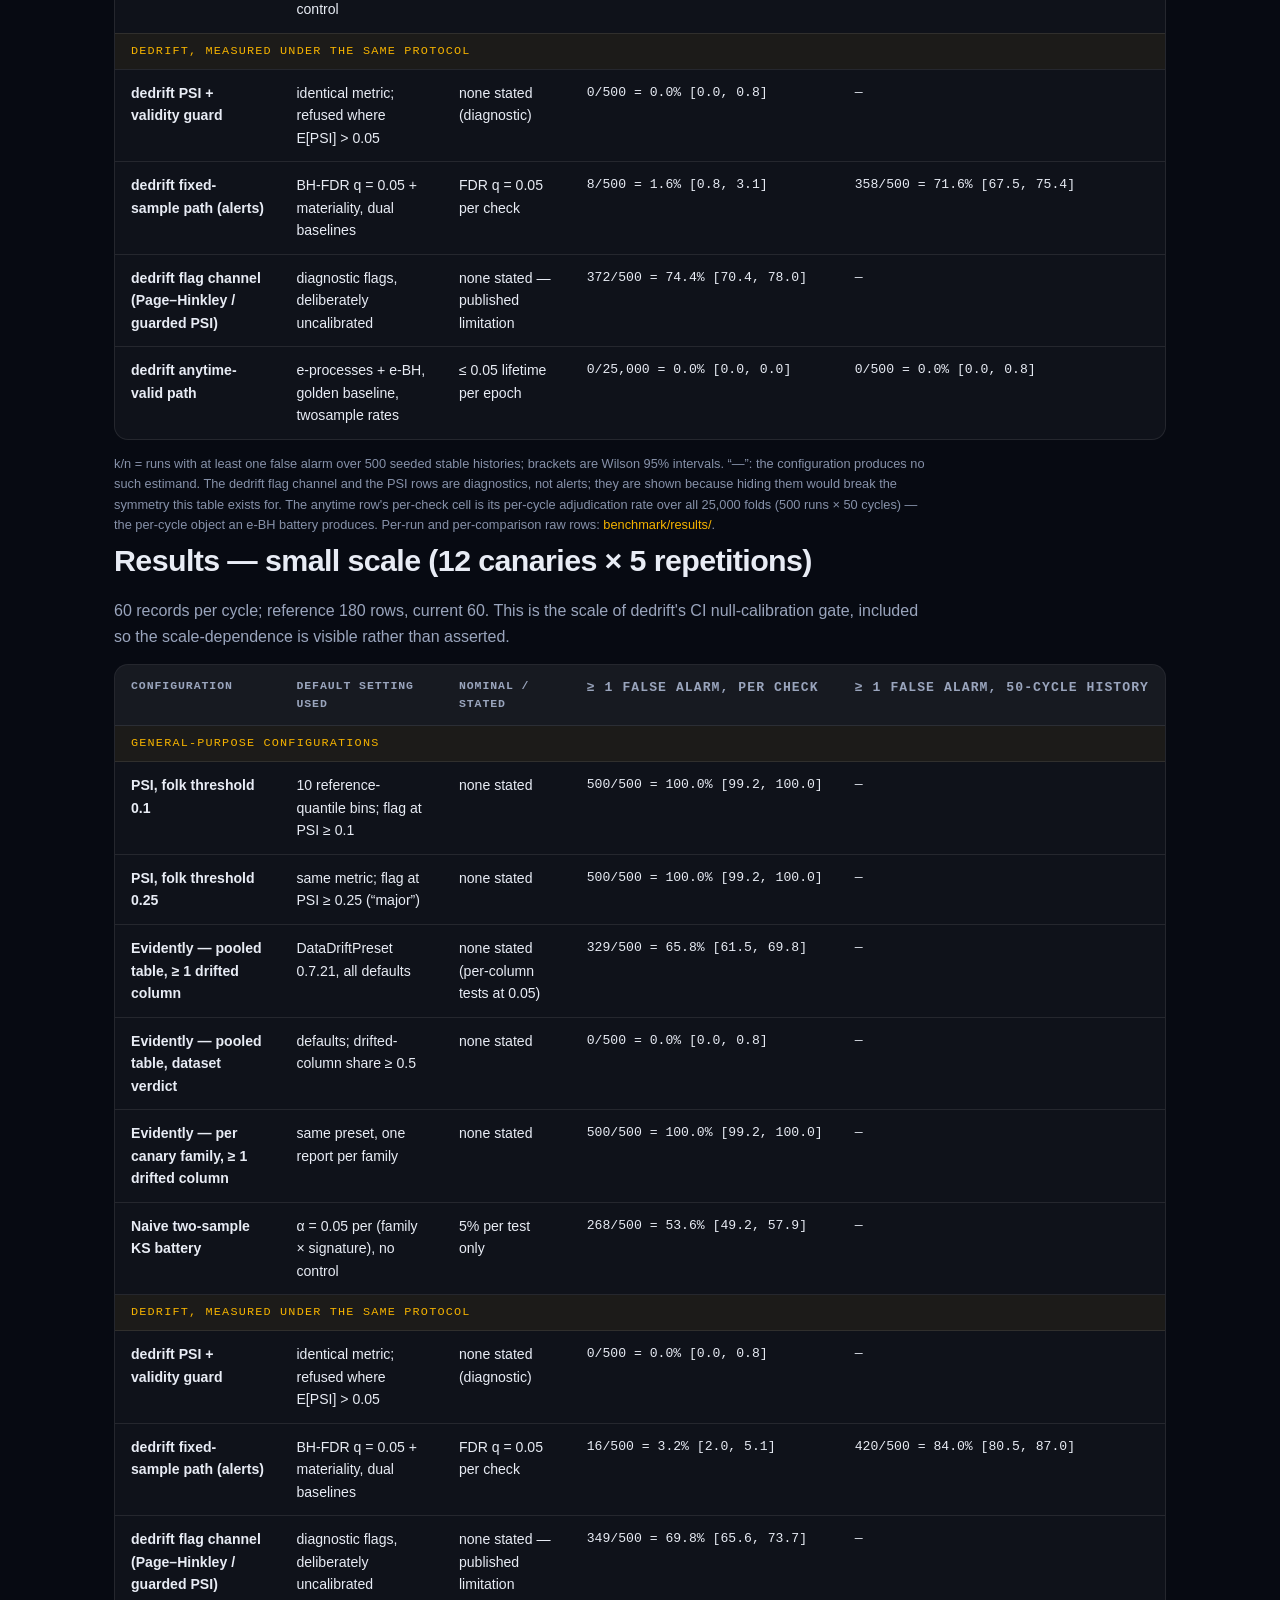
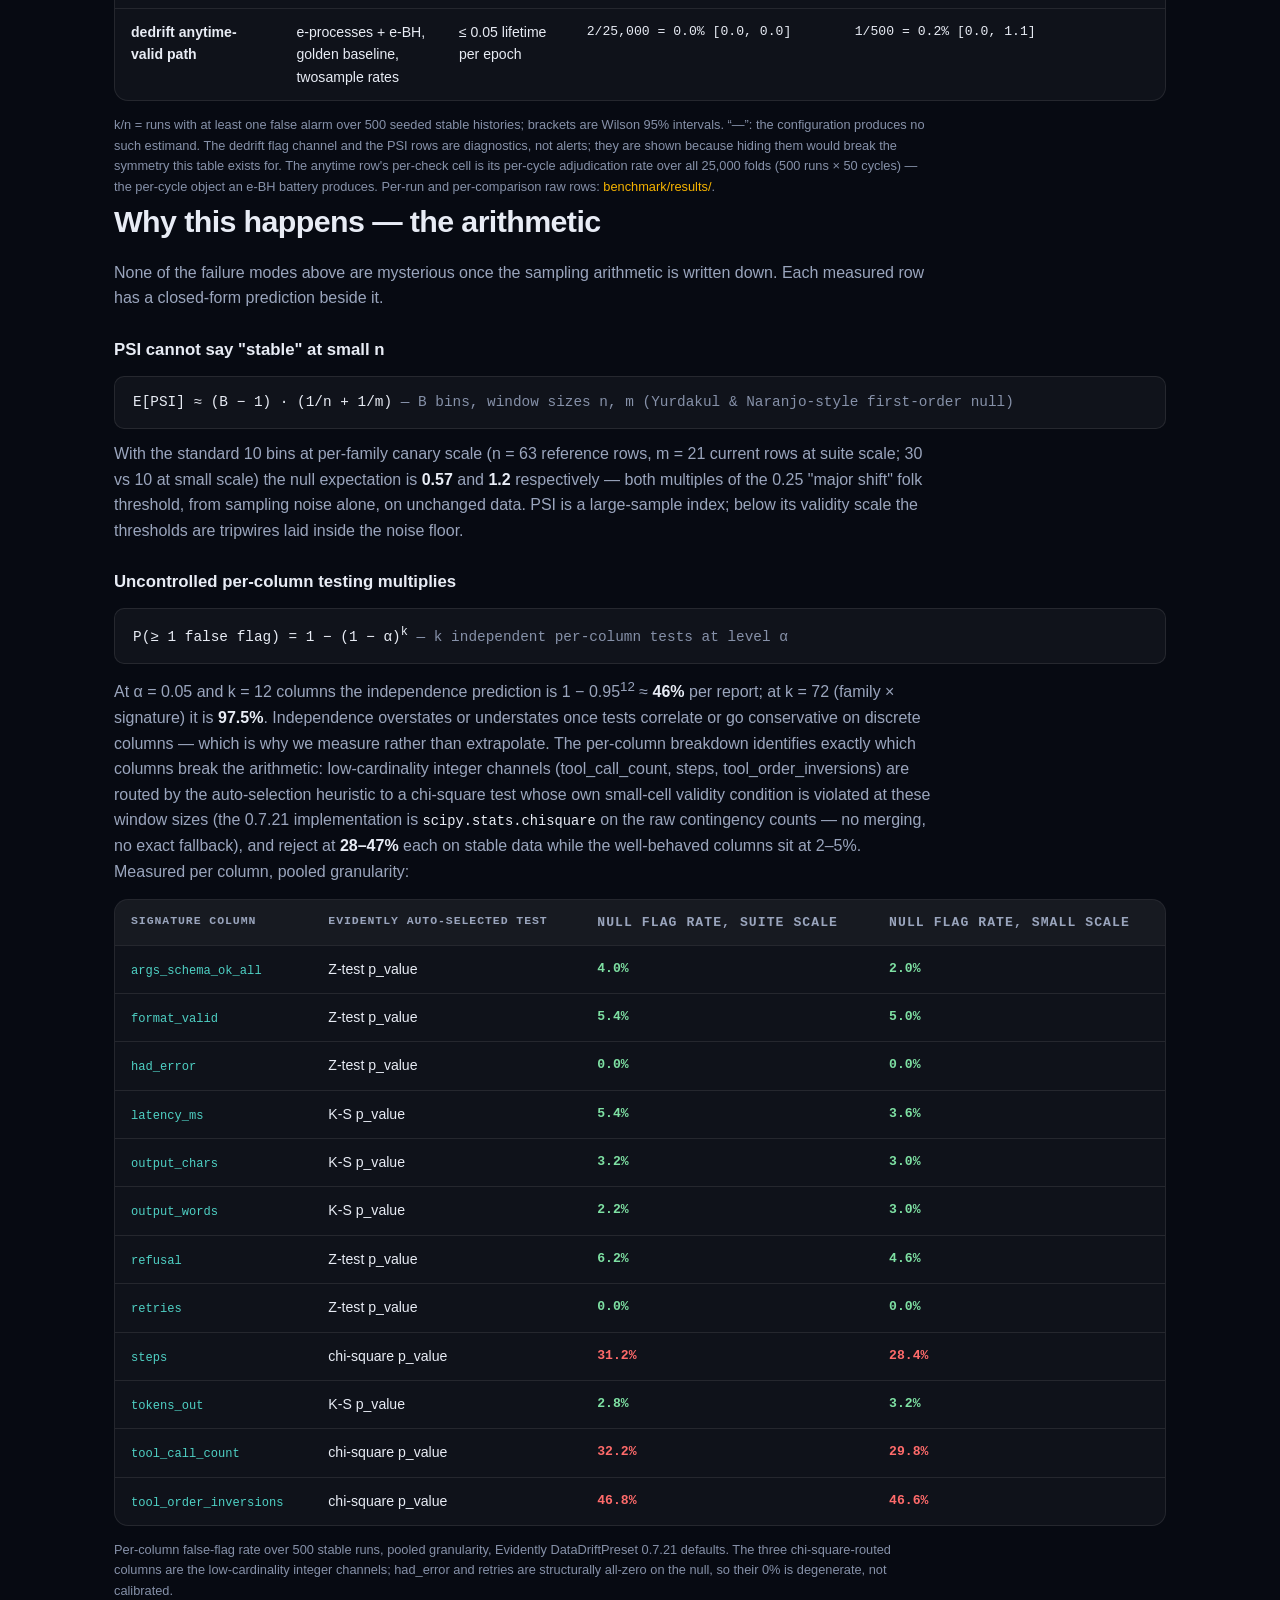
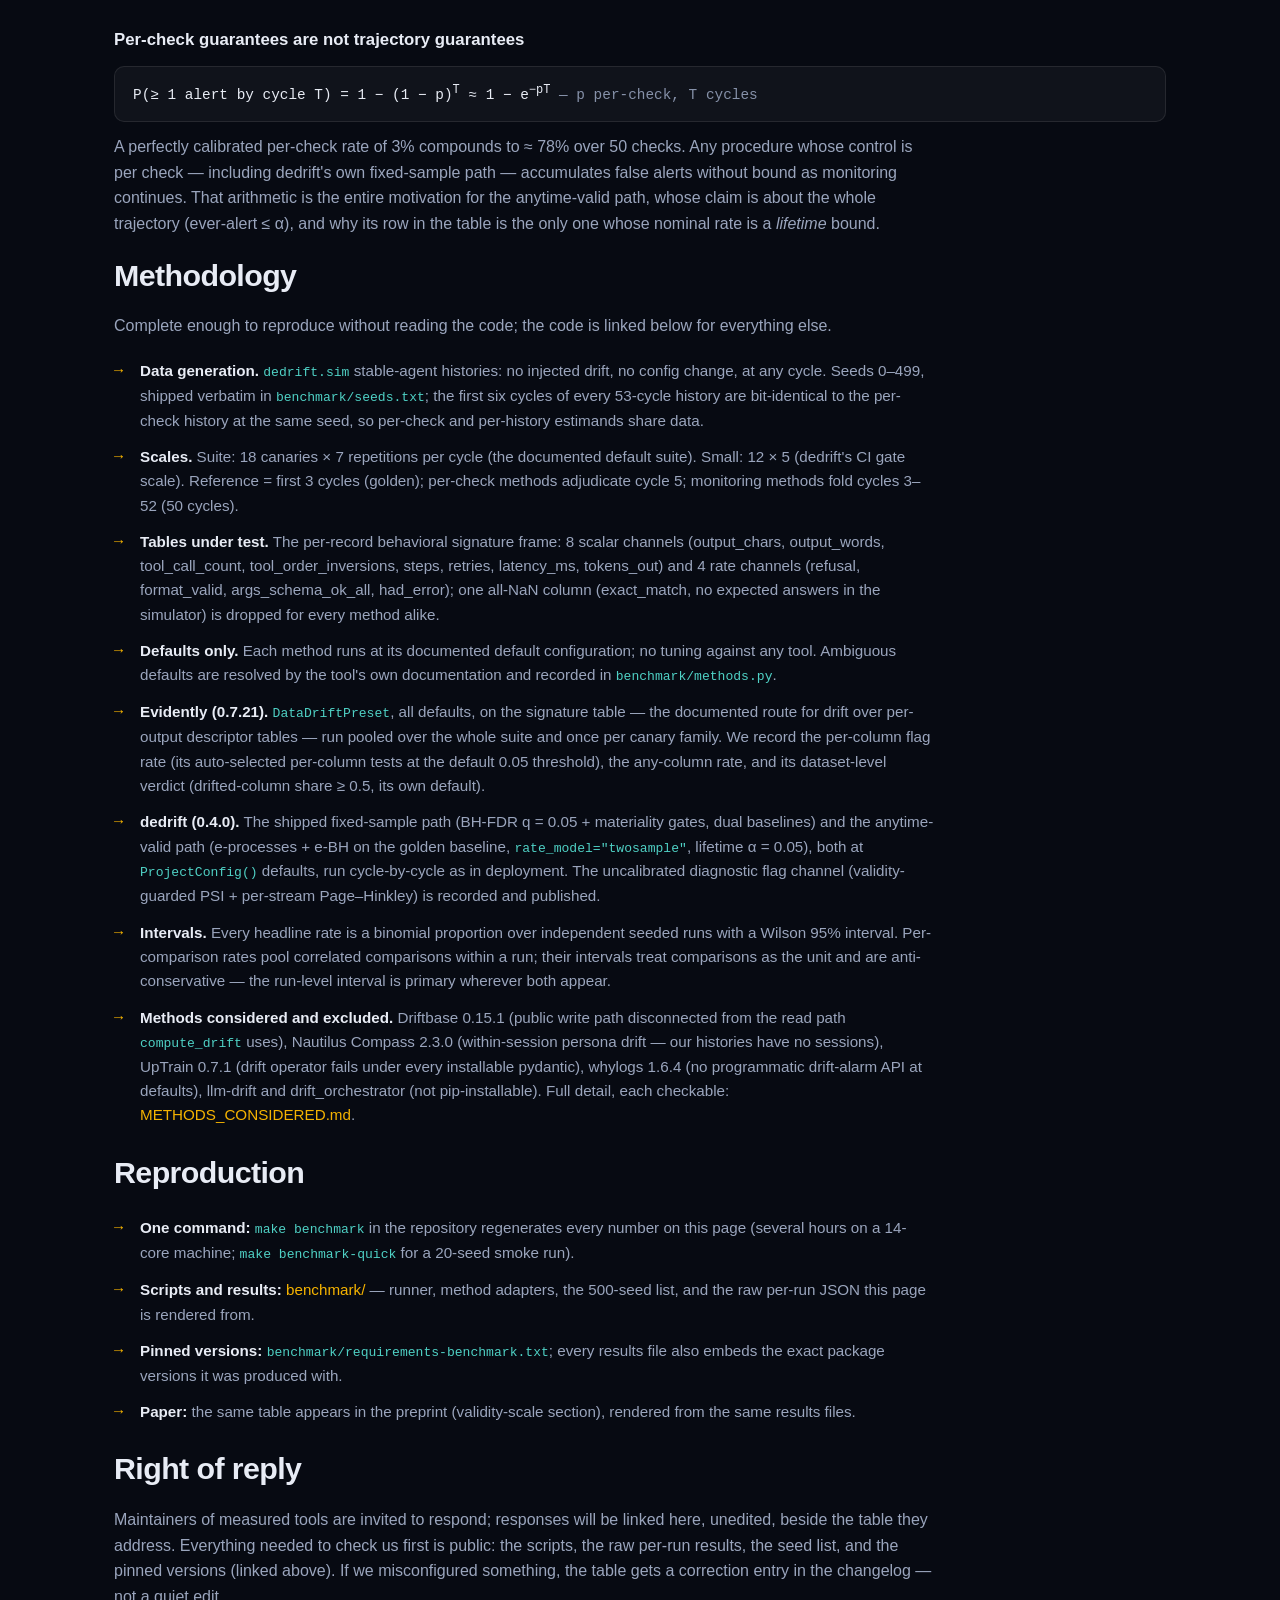
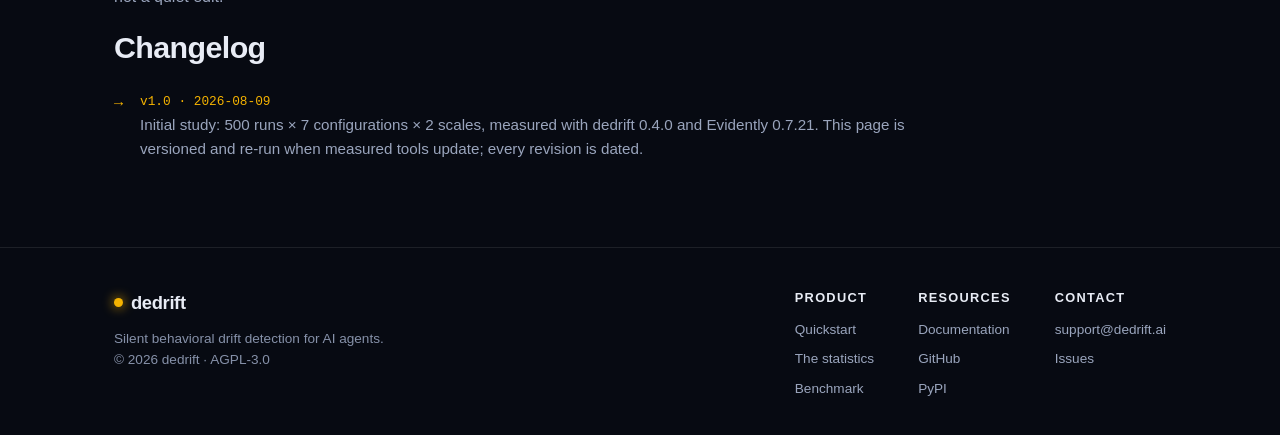
==== commit c62718e8: "docs(benchmark): standing right-of-reply invitation instead of pre-publication outreach Owner decisi" ====
--- a/web/benchmark/index.html
+++ b/web/benchmark/index.html
@@ -305,10 +305,9 @@
 <section class="wrap" aria-labelledby="reply">
   <h2 id="reply">Right of reply</h2>
   <p class="body">Maintainers of measured tools are invited to respond; responses will be linked here,
-  unedited, beside the table they address. Before this page was published, the maintainers of every
-  measured third-party tool were sent the scripts, the raw results, and a 14-day window to correct our
-  configuration or our reading of their defaults. If we misconfigured something, the table gets a
-  correction entry below — not a quiet edit.</p>
+  unedited, beside the table they address. Everything needed to check us first is public: the scripts,
+  the raw per-run results, the seed list, and the pinned versions (linked above). If we misconfigured
+  something, the table gets a correction entry in the changelog — not a quiet edit.</p>
 </section>
 
 <section class="wrap" aria-labelledby="changelog">
@@ -316,7 +315,7 @@
   <ul class="body changelog">
     <li><span class="date">v1.0 · 2026-08-09</span>
       Initial study: 500 runs × 7 configurations × 2 scales, measured with dedrift 0.4.0 and Evidently
-      0.7.21. Publication follows the 14-day right-of-reply window described above. This page is
+      0.7.21. This page is
       versioned and re-run when measured tools update; every revision is dated.</li>
   </ul>
 </section>
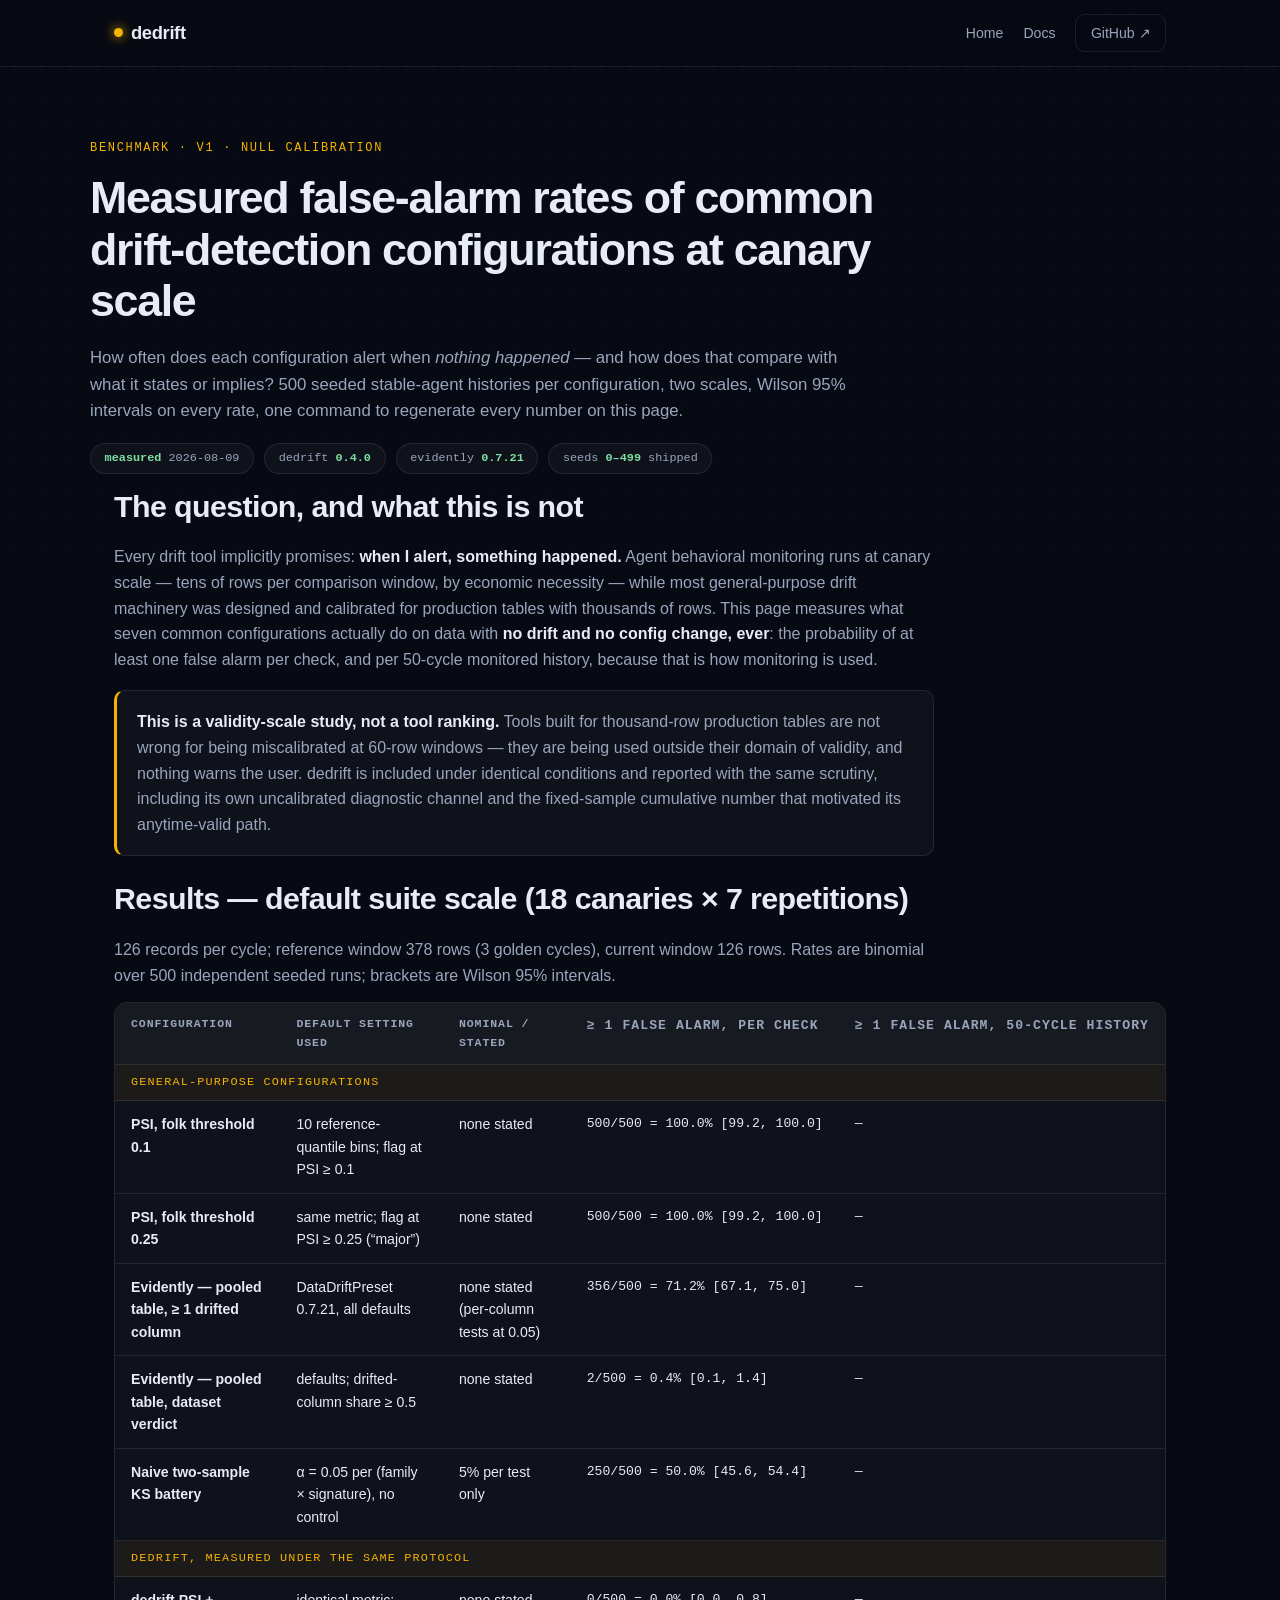
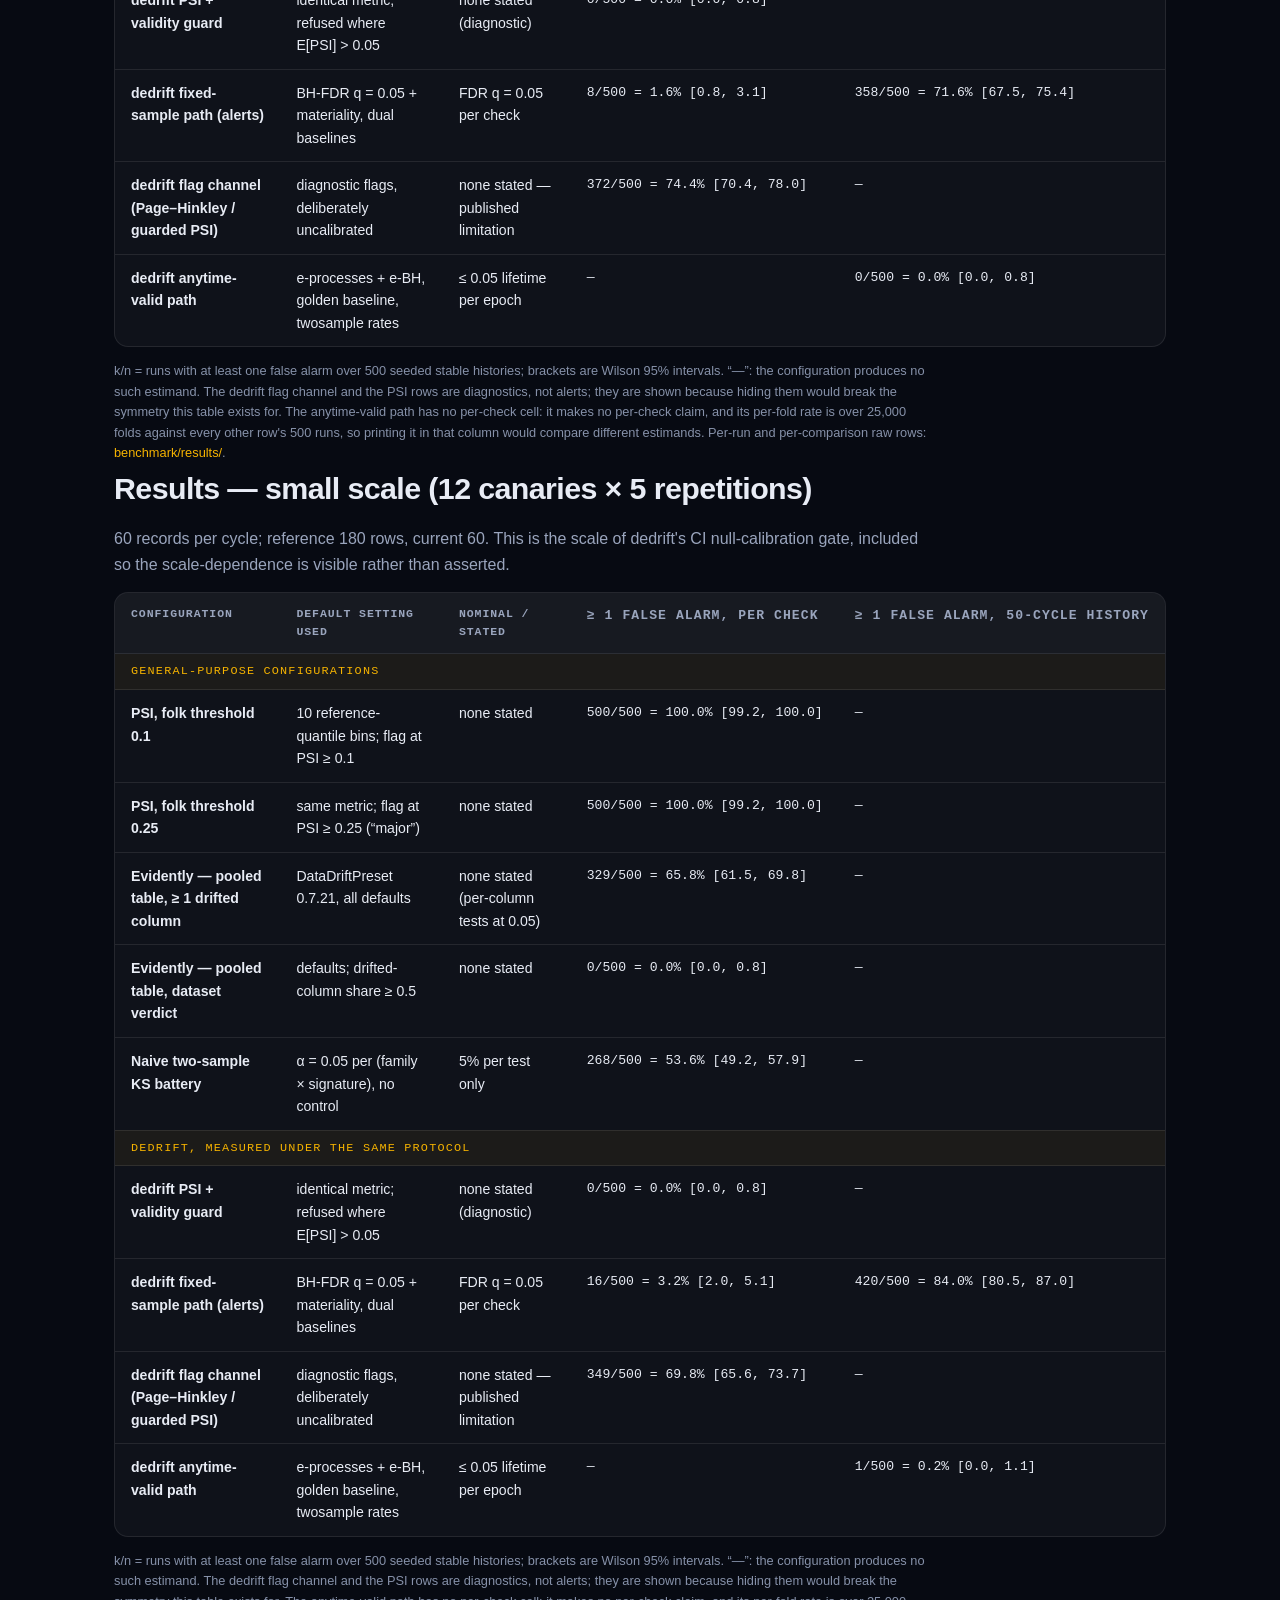
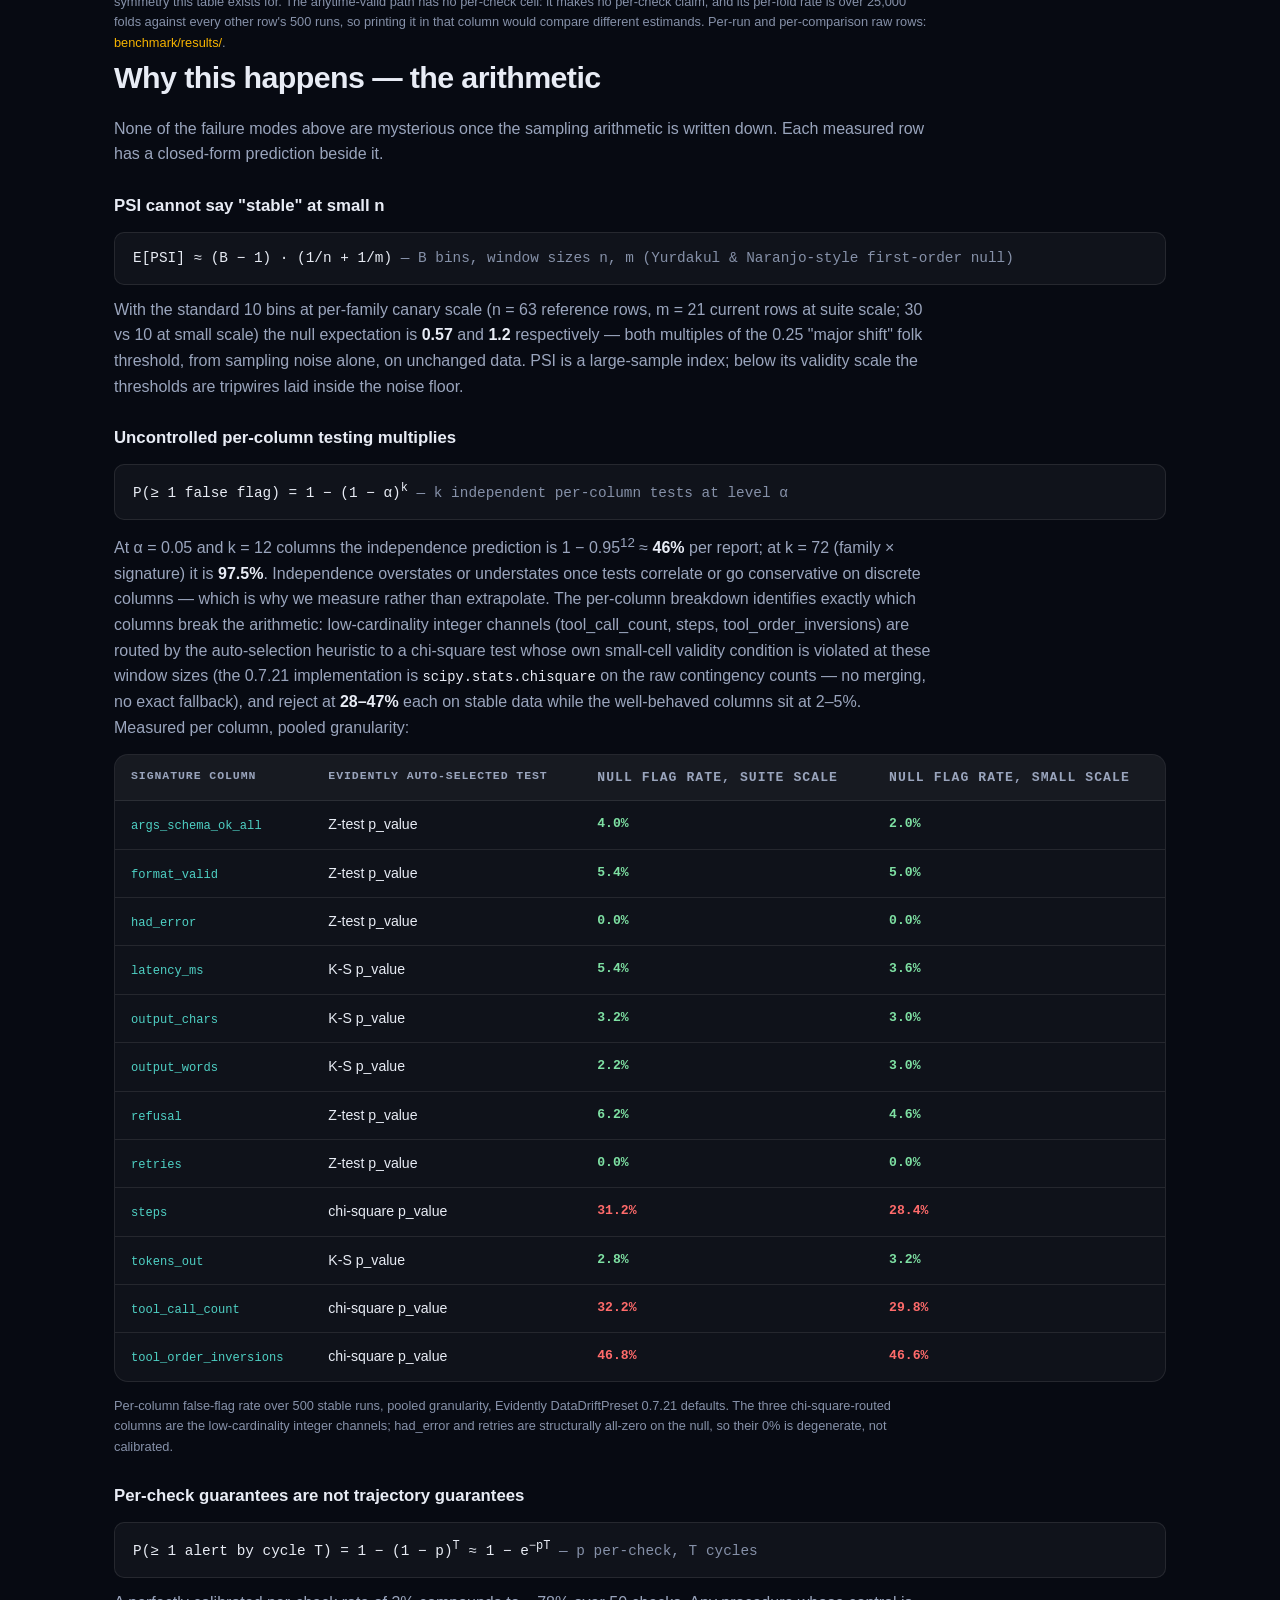
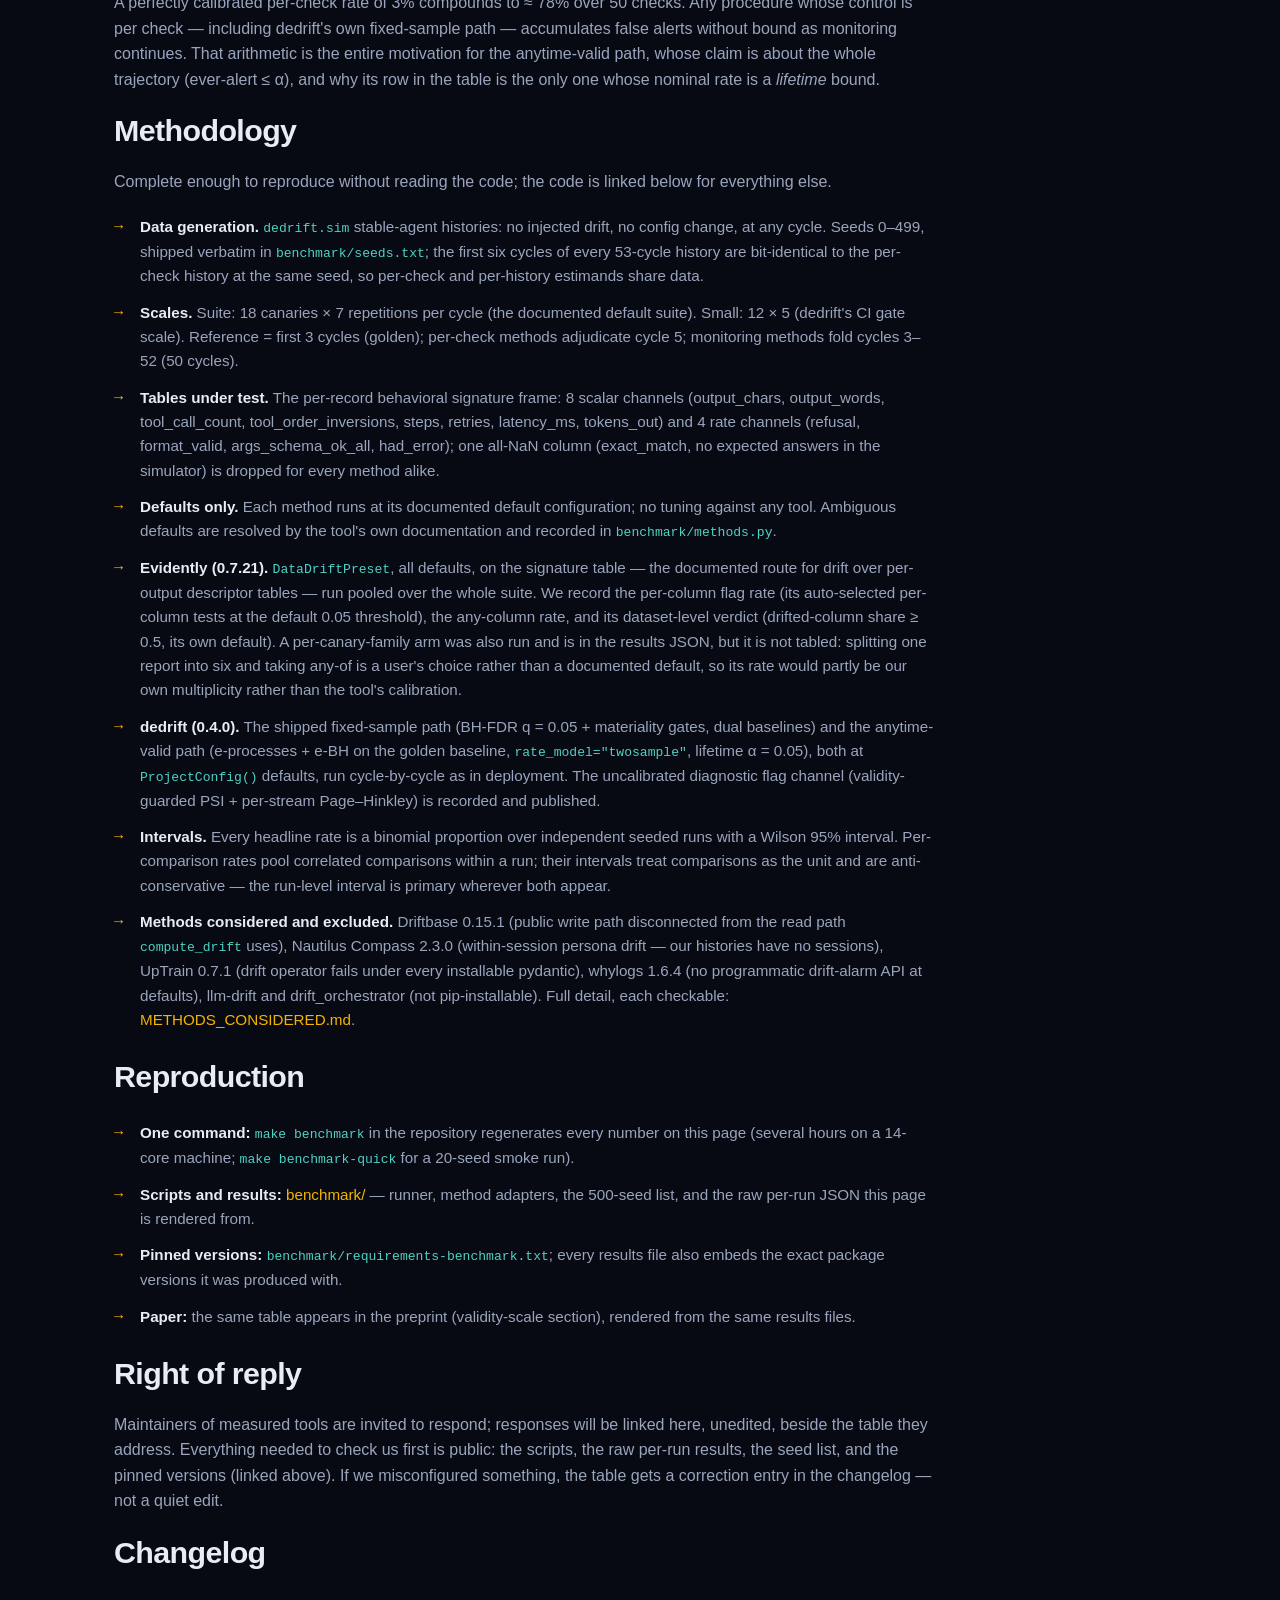
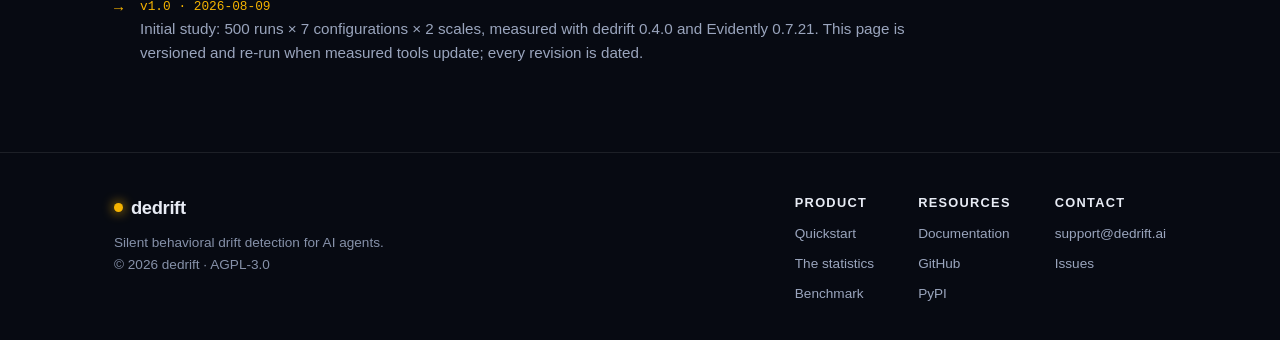
==== commit 5ff5e0f6: "fix(benchmark): drop two unfair rows and give the tables clean columns Removed from both published t" ====
--- a/web/benchmark/index.html
+++ b/web/benchmark/index.html
@@ -153,15 +153,14 @@
 <tr><td><b>PSI, folk threshold 0.25</b></td><td>same metric; flag at PSI ≥ 0.25 (“major”)</td><td>none stated</td><td class='num'>500/500 = 100.0% [99.2, 100.0]</td><td class='num'>—</td></tr>
 <tr><td><b>Evidently — pooled table, ≥ 1 drifted column</b></td><td>DataDriftPreset 0.7.21, all defaults</td><td>none stated (per-column tests at 0.05)</td><td class='num'>356/500 = 71.2% [67.1, 75.0]</td><td class='num'>—</td></tr>
 <tr><td><b>Evidently — pooled table, dataset verdict</b></td><td>defaults; drifted-column share ≥ 0.5</td><td>none stated</td><td class='num'>2/500 = 0.4% [0.1, 1.4]</td><td class='num'>—</td></tr>
-<tr><td><b>Evidently — per canary family, ≥ 1 drifted column</b></td><td>same preset, one report per family</td><td>none stated</td><td class='num'>498/500 = 99.6% [98.6, 99.9]</td><td class='num'>—</td></tr>
 <tr><td><b>Naive two-sample KS battery</b></td><td>α = 0.05 per (family × signature), no control</td><td>5% per test only</td><td class='num'>250/500 = 50.0% [45.6, 54.4]</td><td class='num'>—</td></tr>
 <tr class='grp'><td colspan='5'>dedrift, measured under the same protocol</td></tr>
 <tr><td><b>dedrift PSI + validity guard</b></td><td>identical metric; refused where E[PSI] > 0.05</td><td>none stated (diagnostic)</td><td class='num'>0/500 = 0.0% [0.0, 0.8]</td><td class='num'>—</td></tr>
 <tr><td><b>dedrift fixed-sample path (alerts)</b></td><td>BH-FDR q = 0.05 + materiality, dual baselines</td><td>FDR q = 0.05 per check</td><td class='num'>8/500 = 1.6% [0.8, 3.1]</td><td class='num'>358/500 = 71.6% [67.5, 75.4]</td></tr>
 <tr><td><b>dedrift flag channel (Page–Hinkley / guarded PSI)</b></td><td>diagnostic flags, deliberately uncalibrated</td><td>none stated — published limitation</td><td class='num'>372/500 = 74.4% [70.4, 78.0]</td><td class='num'>—</td></tr>
-<tr><td><b>dedrift anytime-valid path</b></td><td>e-processes + e-BH, golden baseline, twosample rates</td><td>≤ 0.05 lifetime per epoch</td><td class='num'>0/25,000 = 0.0% [0.0, 0.0]</td><td class='num'>0/500 = 0.0% [0.0, 0.8]</td></tr>
+<tr><td><b>dedrift anytime-valid path</b></td><td>e-processes + e-BH, golden baseline, twosample rates</td><td>≤ 0.05 lifetime per epoch</td><td class='num'>—</td><td class='num'>0/500 = 0.0% [0.0, 0.8]</td></tr>
 </tbody></table></div>
-<p class='tbl-note'>k/n = runs with at least one false alarm over 500 seeded stable histories; brackets are Wilson 95% intervals. “—”: the configuration produces no such estimand. The dedrift flag channel and the PSI rows are diagnostics, not alerts; they are shown because hiding them would break the symmetry this table exists for. The anytime row's per-check cell is its per-cycle adjudication rate over all 25,000 folds (500 runs × 50 cycles) — the per-cycle object an e-BH battery produces. Per-run and per-comparison raw rows: <a href='https://github.com/dedrift/dedrift/tree/main/benchmark/results'>benchmark/results/</a>.</p>
+<p class='tbl-note'>k/n = runs with at least one false alarm over 500 seeded stable histories; brackets are Wilson 95% intervals. “—”: the configuration produces no such estimand. The dedrift flag channel and the PSI rows are diagnostics, not alerts; they are shown because hiding them would break the symmetry this table exists for. The anytime-valid path has no per-check cell: it makes no per-check claim, and its per-fold rate is over 25,000 folds against every other row's 500 runs, so printing it in that column would compare different estimands. Per-run and per-comparison raw rows: <a href='https://github.com/dedrift/dedrift/tree/main/benchmark/results'>benchmark/results/</a>.</p>
 <!-- BENCHMARK:TABLE:END -->
 </section>
 
@@ -178,15 +177,14 @@
 <tr><td><b>PSI, folk threshold 0.25</b></td><td>same metric; flag at PSI ≥ 0.25 (“major”)</td><td>none stated</td><td class='num'>500/500 = 100.0% [99.2, 100.0]</td><td class='num'>—</td></tr>
 <tr><td><b>Evidently — pooled table, ≥ 1 drifted column</b></td><td>DataDriftPreset 0.7.21, all defaults</td><td>none stated (per-column tests at 0.05)</td><td class='num'>329/500 = 65.8% [61.5, 69.8]</td><td class='num'>—</td></tr>
 <tr><td><b>Evidently — pooled table, dataset verdict</b></td><td>defaults; drifted-column share ≥ 0.5</td><td>none stated</td><td class='num'>0/500 = 0.0% [0.0, 0.8]</td><td class='num'>—</td></tr>
-<tr><td><b>Evidently — per canary family, ≥ 1 drifted column</b></td><td>same preset, one report per family</td><td>none stated</td><td class='num'>500/500 = 100.0% [99.2, 100.0]</td><td class='num'>—</td></tr>
 <tr><td><b>Naive two-sample KS battery</b></td><td>α = 0.05 per (family × signature), no control</td><td>5% per test only</td><td class='num'>268/500 = 53.6% [49.2, 57.9]</td><td class='num'>—</td></tr>
 <tr class='grp'><td colspan='5'>dedrift, measured under the same protocol</td></tr>
 <tr><td><b>dedrift PSI + validity guard</b></td><td>identical metric; refused where E[PSI] > 0.05</td><td>none stated (diagnostic)</td><td class='num'>0/500 = 0.0% [0.0, 0.8]</td><td class='num'>—</td></tr>
 <tr><td><b>dedrift fixed-sample path (alerts)</b></td><td>BH-FDR q = 0.05 + materiality, dual baselines</td><td>FDR q = 0.05 per check</td><td class='num'>16/500 = 3.2% [2.0, 5.1]</td><td class='num'>420/500 = 84.0% [80.5, 87.0]</td></tr>
 <tr><td><b>dedrift flag channel (Page–Hinkley / guarded PSI)</b></td><td>diagnostic flags, deliberately uncalibrated</td><td>none stated — published limitation</td><td class='num'>349/500 = 69.8% [65.6, 73.7]</td><td class='num'>—</td></tr>
-<tr><td><b>dedrift anytime-valid path</b></td><td>e-processes + e-BH, golden baseline, twosample rates</td><td>≤ 0.05 lifetime per epoch</td><td class='num'>2/25,000 = 0.0% [0.0, 0.0]</td><td class='num'>1/500 = 0.2% [0.0, 1.1]</td></tr>
+<tr><td><b>dedrift anytime-valid path</b></td><td>e-processes + e-BH, golden baseline, twosample rates</td><td>≤ 0.05 lifetime per epoch</td><td class='num'>—</td><td class='num'>1/500 = 0.2% [0.0, 1.1]</td></tr>
 </tbody></table></div>
-<p class='tbl-note'>k/n = runs with at least one false alarm over 500 seeded stable histories; brackets are Wilson 95% intervals. “—”: the configuration produces no such estimand. The dedrift flag channel and the PSI rows are diagnostics, not alerts; they are shown because hiding them would break the symmetry this table exists for. The anytime row's per-check cell is its per-cycle adjudication rate over all 25,000 folds (500 runs × 50 cycles) — the per-cycle object an e-BH battery produces. Per-run and per-comparison raw rows: <a href='https://github.com/dedrift/dedrift/tree/main/benchmark/results'>benchmark/results/</a>.</p>
+<p class='tbl-note'>k/n = runs with at least one false alarm over 500 seeded stable histories; brackets are Wilson 95% intervals. “—”: the configuration produces no such estimand. The dedrift flag channel and the PSI rows are diagnostics, not alerts; they are shown because hiding them would break the symmetry this table exists for. The anytime-valid path has no per-check cell: it makes no per-check claim, and its per-fold rate is over 25,000 folds against every other row's 500 runs, so printing it in that column would compare different estimands. Per-run and per-comparison raw rows: <a href='https://github.com/dedrift/dedrift/tree/main/benchmark/results'>benchmark/results/</a>.</p>
 <!-- BENCHMARK:TABLE2:END -->
 </section>
 
@@ -265,10 +263,13 @@
     against any tool. Ambiguous defaults are resolved by the tool's own documentation and recorded in
     <code>benchmark/methods.py</code>.</li>
     <li><b>Evidently (0.7.21).</b> <code>DataDriftPreset</code>, all defaults, on the signature table —
-    the documented route for drift over per-output descriptor tables — run pooled over the whole suite
-    and once per canary family. We record the per-column flag rate (its auto-selected per-column tests
-    at the default 0.05 threshold), the any-column rate, and its dataset-level verdict (drifted-column
-    share ≥ 0.5, its own default).</li>
+    the documented route for drift over per-output descriptor tables — run pooled over the whole suite.
+    We record the per-column flag rate (its auto-selected per-column tests at the default 0.05
+    threshold), the any-column rate, and its dataset-level verdict (drifted-column share ≥ 0.5, its
+    own default). A per-canary-family arm was also run and is in the results JSON, but it is not
+    tabled: splitting one report into six and taking any-of is a user's choice rather than a
+    documented default, so its rate would partly be our own multiplicity rather than the tool's
+    calibration.</li>
     <li><b>dedrift (0.4.0).</b> The shipped fixed-sample path (BH-FDR q = 0.05 + materiality gates,
     dual baselines) and the anytime-valid path (e-processes + e-BH on the golden baseline,
     <code>rate_model="twosample"</code>, lifetime α = 0.05), both at <code>ProjectConfig()</code>
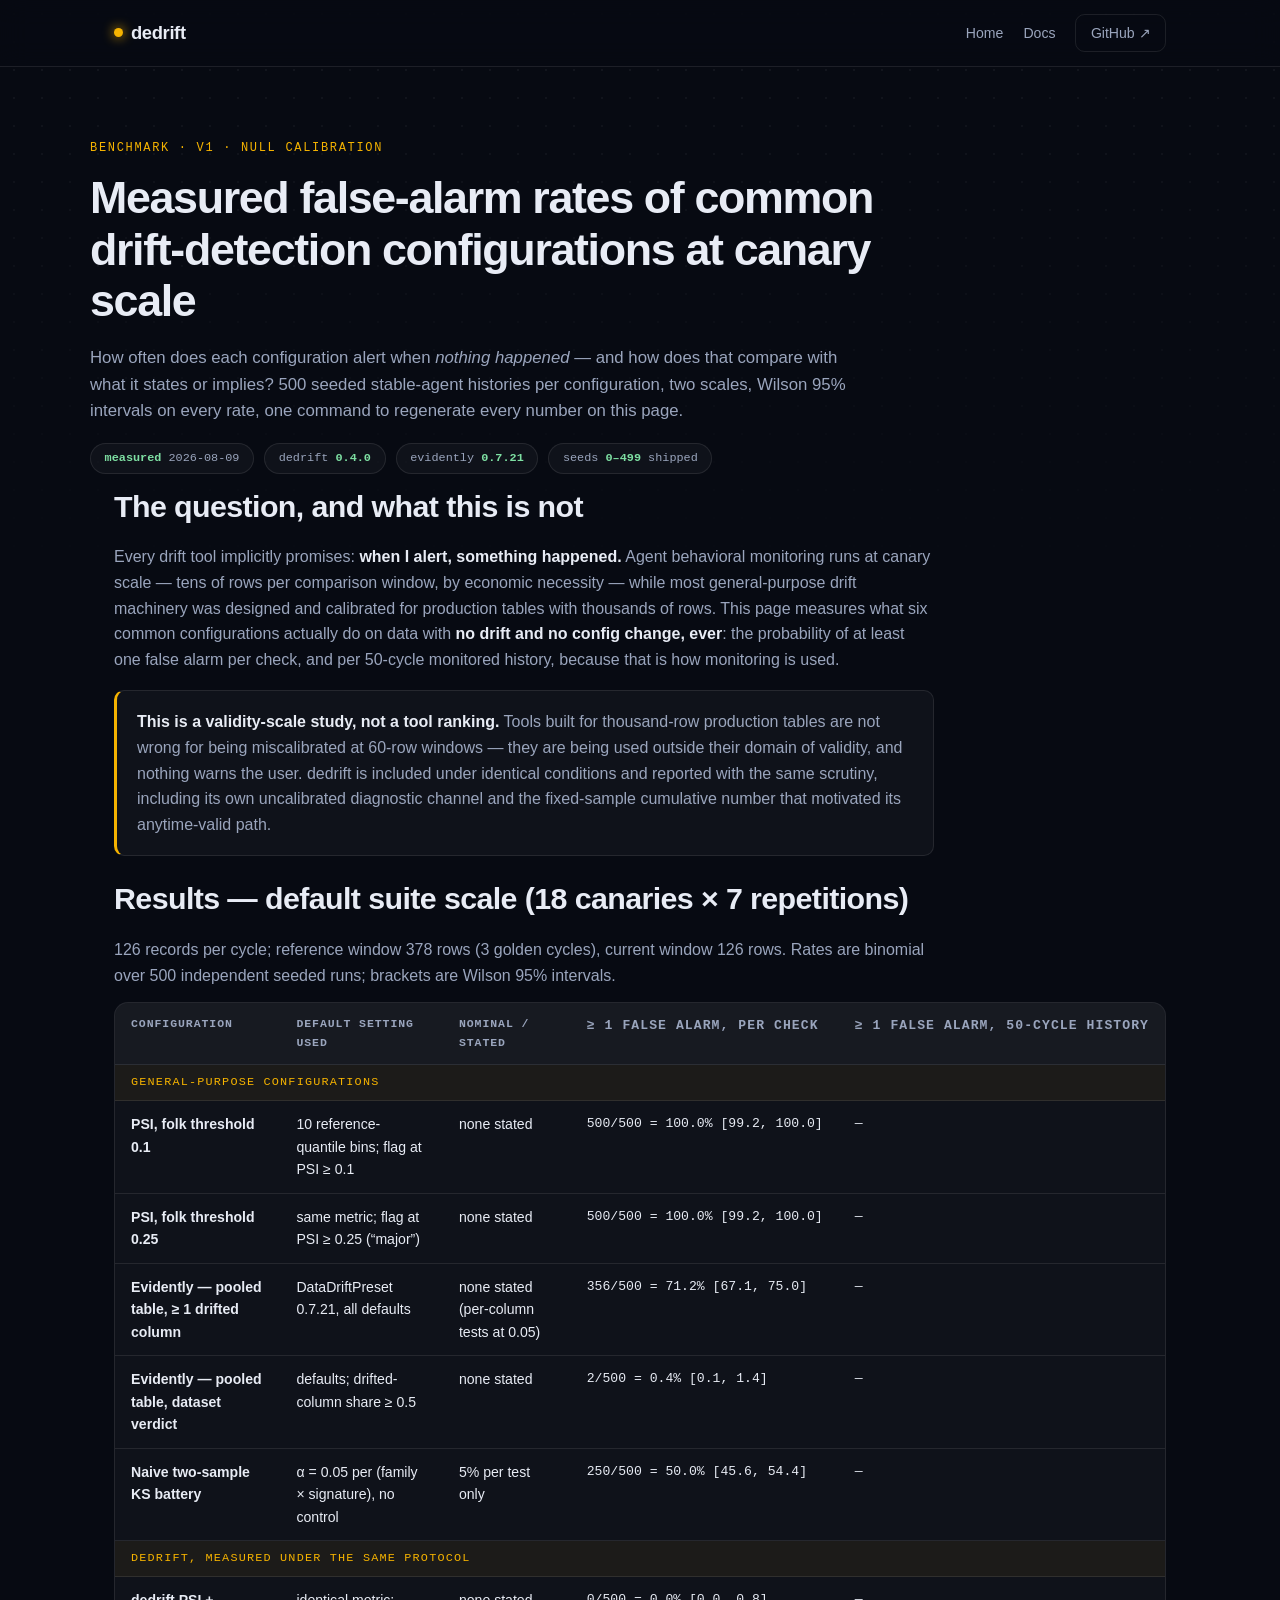
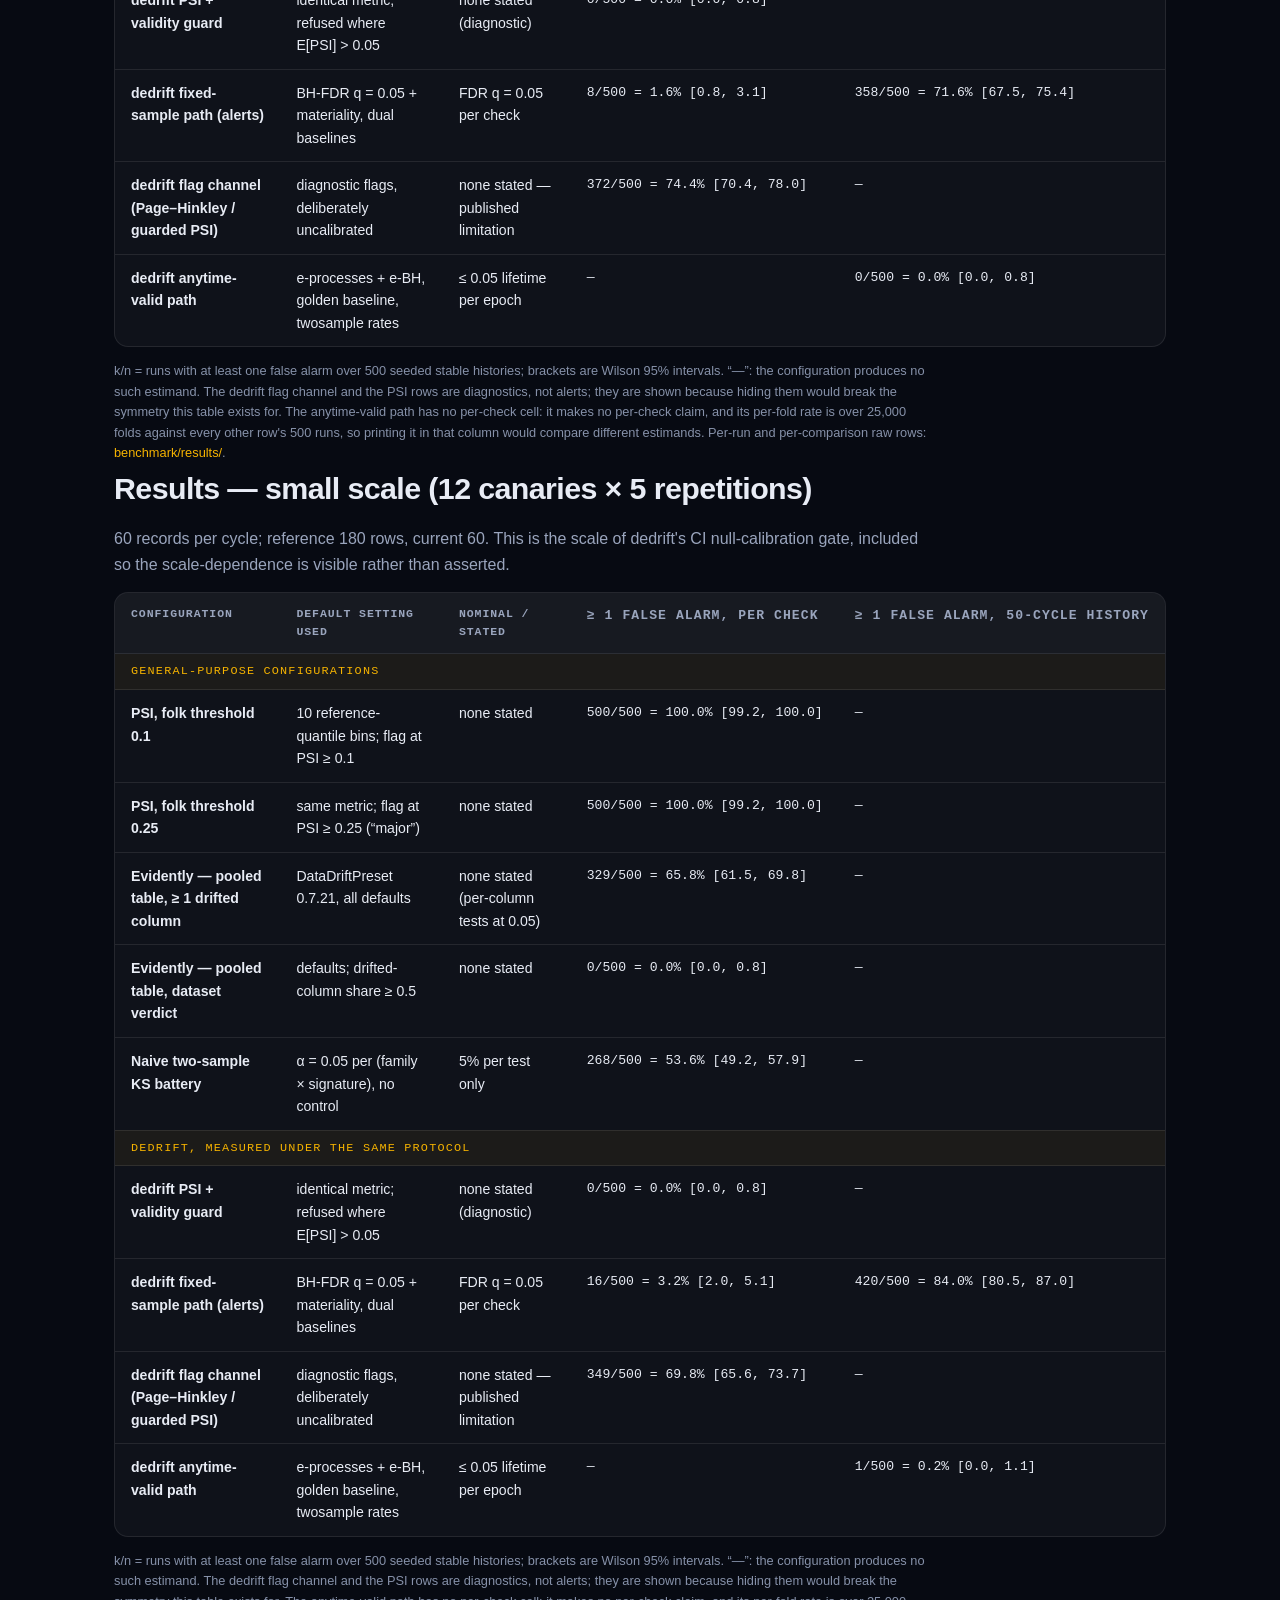
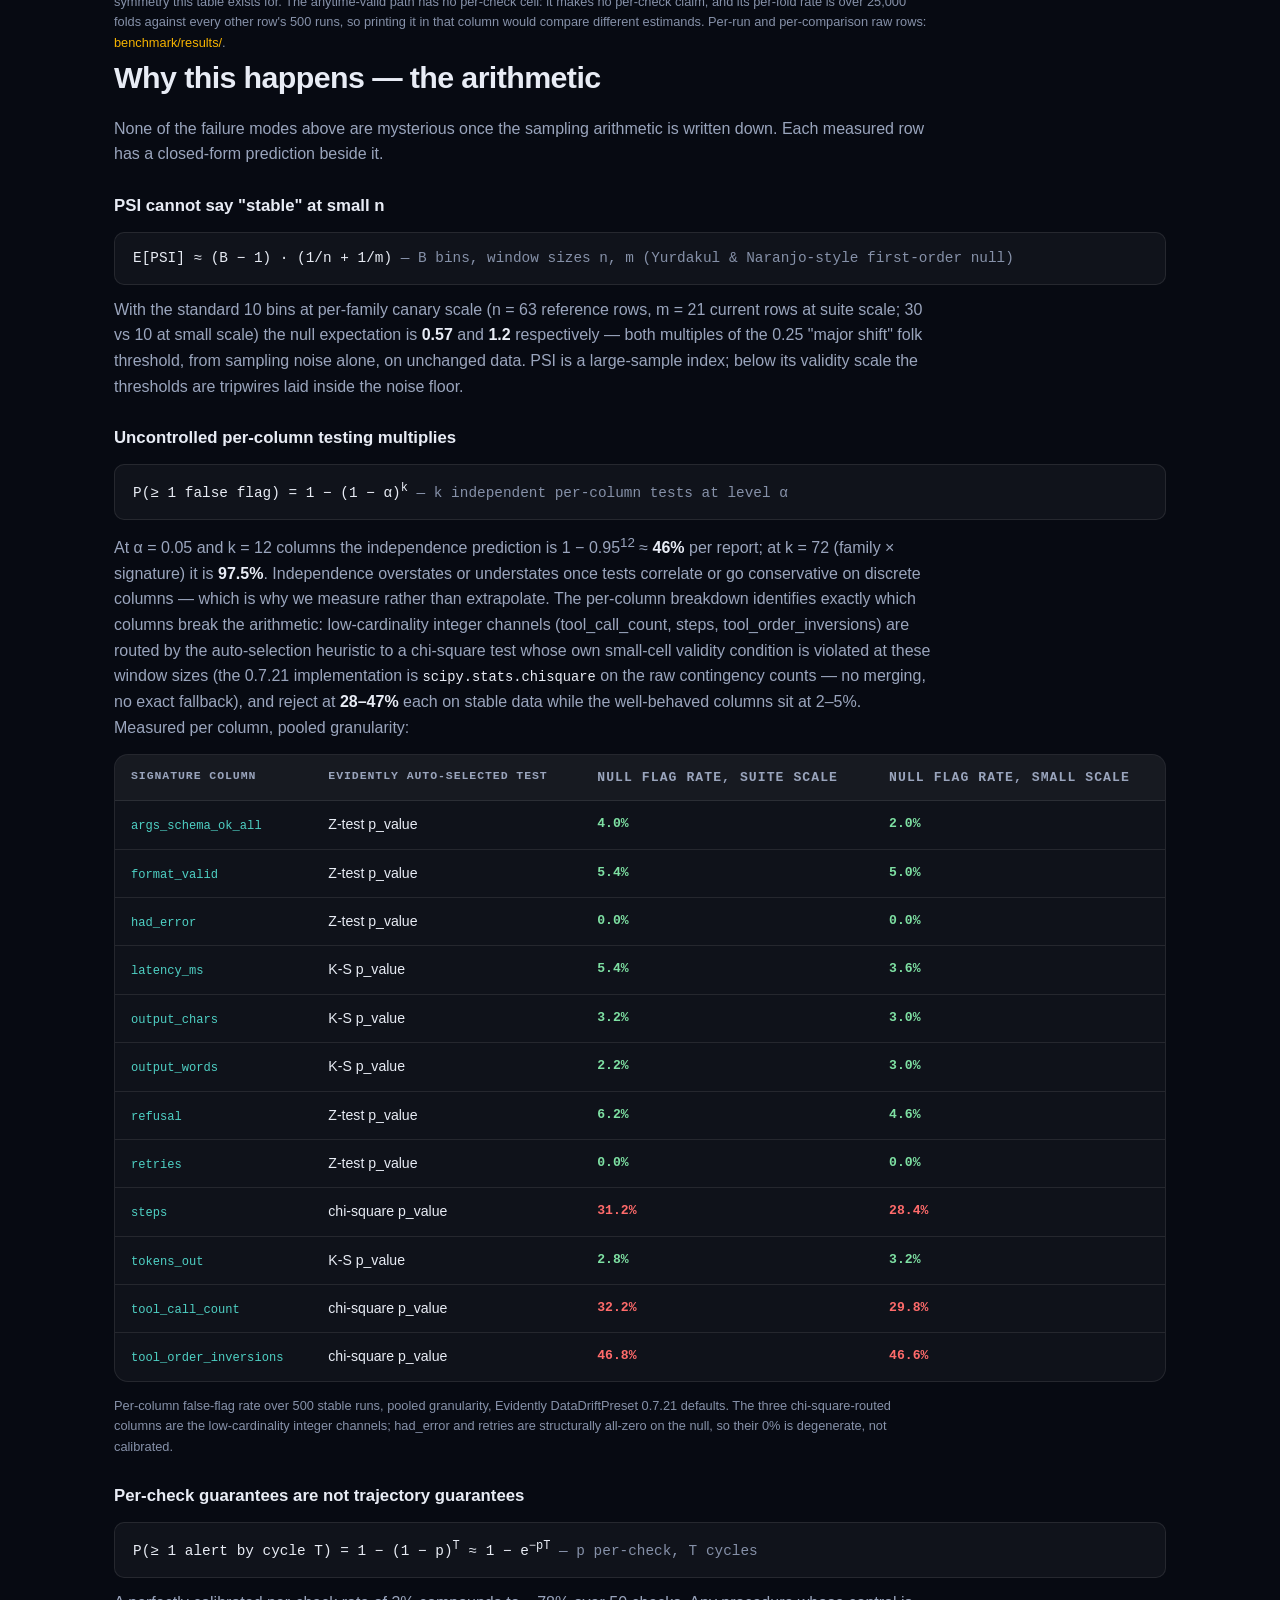
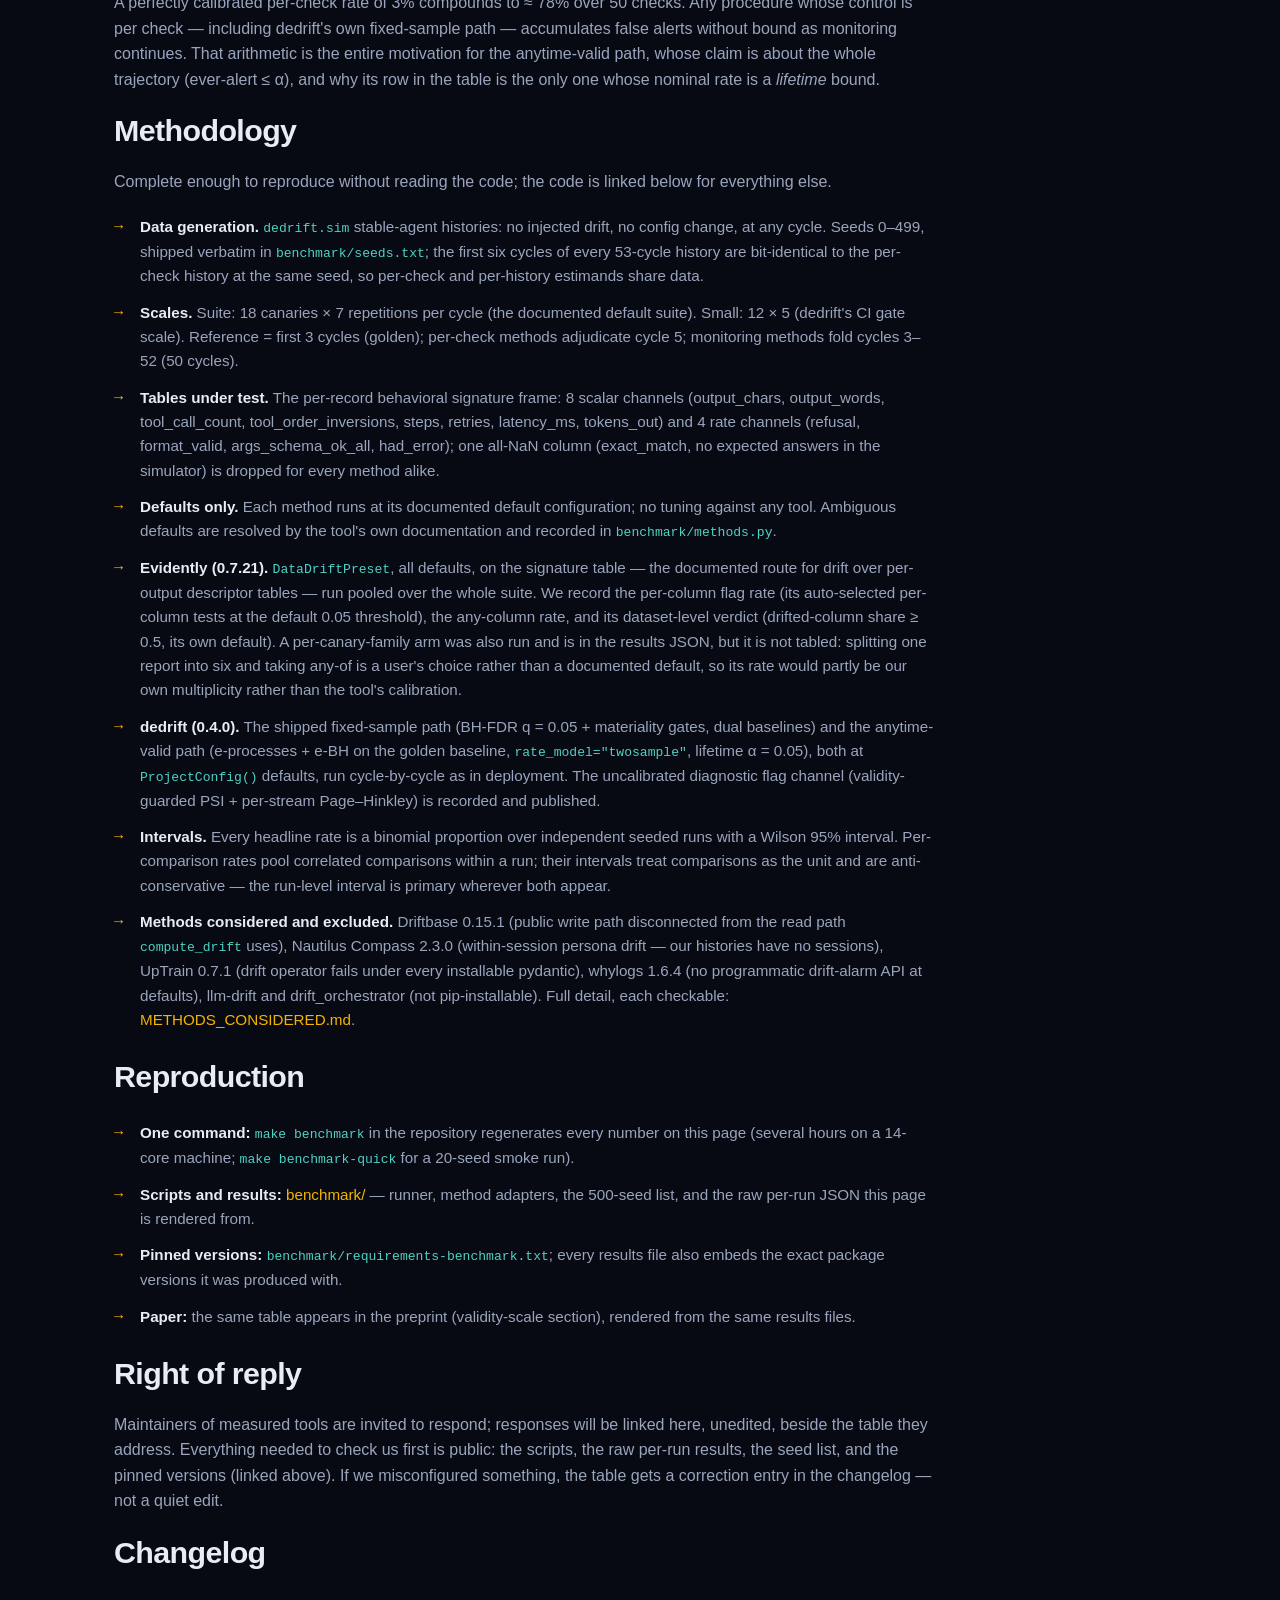
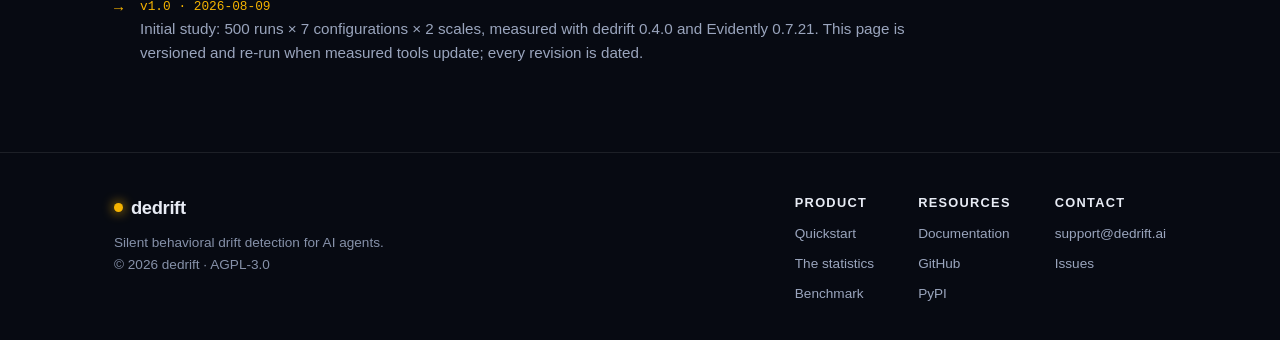
==== commit 52935163: "docs(benchmark): correct the configuration count to six on the web page" ====
--- a/web/benchmark/index.html
+++ b/web/benchmark/index.html
@@ -4,7 +4,7 @@
 <meta charset="utf-8">
 <meta name="viewport" content="width=device-width, initial-scale=1">
 <title>Null-calibration benchmark — measured false-alarm rates at canary scale · dedrift</title>
-<meta name="description" content="How often do common drift-detection configurations alert on data with no drift? A reproducible validity-scale study: 500 seeded stable-agent histories, seven configurations, Wilson intervals, pinned versions.">
+<meta name="description" content="How often do common drift-detection configurations alert on data with no drift? A reproducible validity-scale study: 500 seeded stable-agent histories, six configurations, Wilson intervals, pinned versions.">
 <meta property="og:title" content="Null-calibration benchmark — false-alarm rates at canary scale">
 <meta property="og:description" content="A reproducible validity-scale study of drift-detection false-alarm rates on stable-agent histories.">
 <meta property="og:url" content="https://dedrift.ai/benchmark/">
@@ -128,7 +128,7 @@
   <p class="body">Every drift tool implicitly promises: <b>when I alert, something happened.</b> Agent
   behavioral monitoring runs at canary scale — tens of rows per comparison window, by economic necessity —
   while most general-purpose drift machinery was designed and calibrated for production tables with
-  thousands of rows. This page measures what seven common configurations actually do on data with
+  thousands of rows. This page measures what six common configurations actually do on data with
   <b>no drift and no config change, ever</b>: the probability of at least one false alarm per check, and per
   50-cycle monitored history, because that is how monitoring is used.</p>
   <div class="callout">
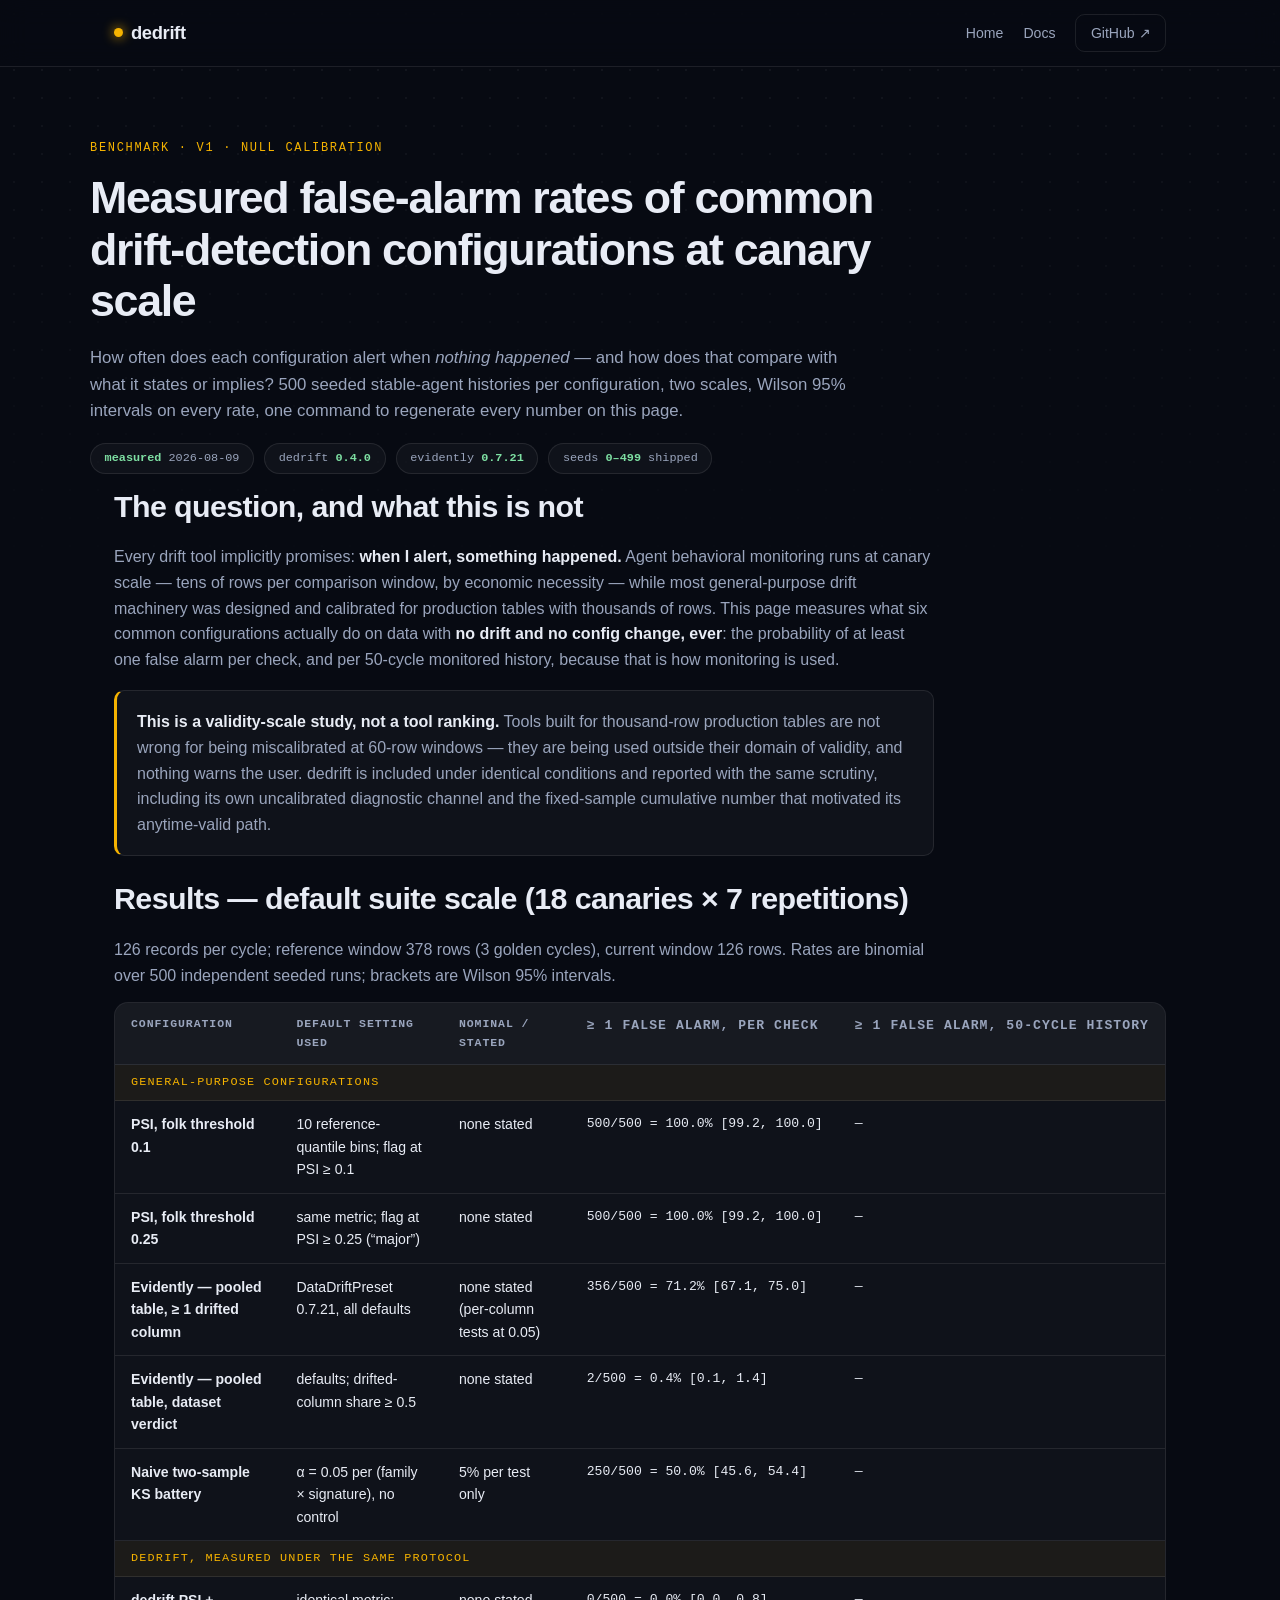
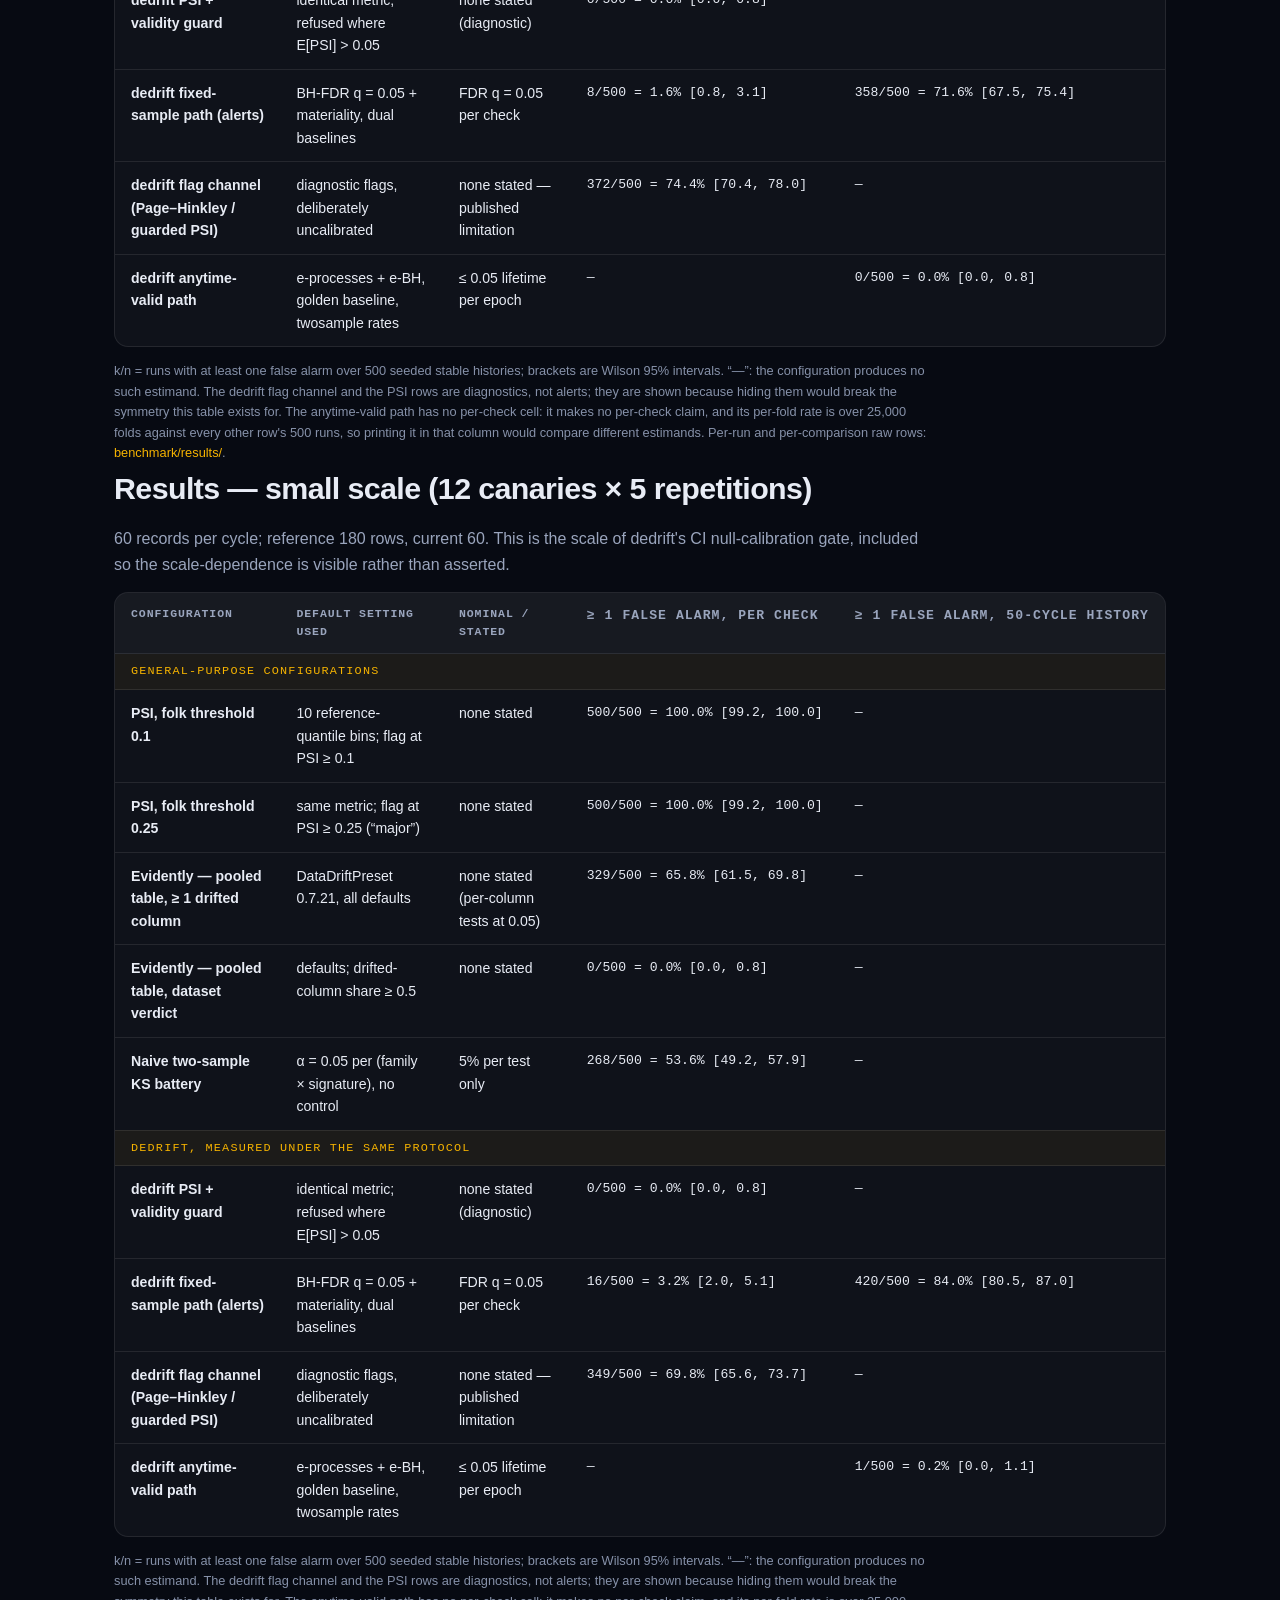
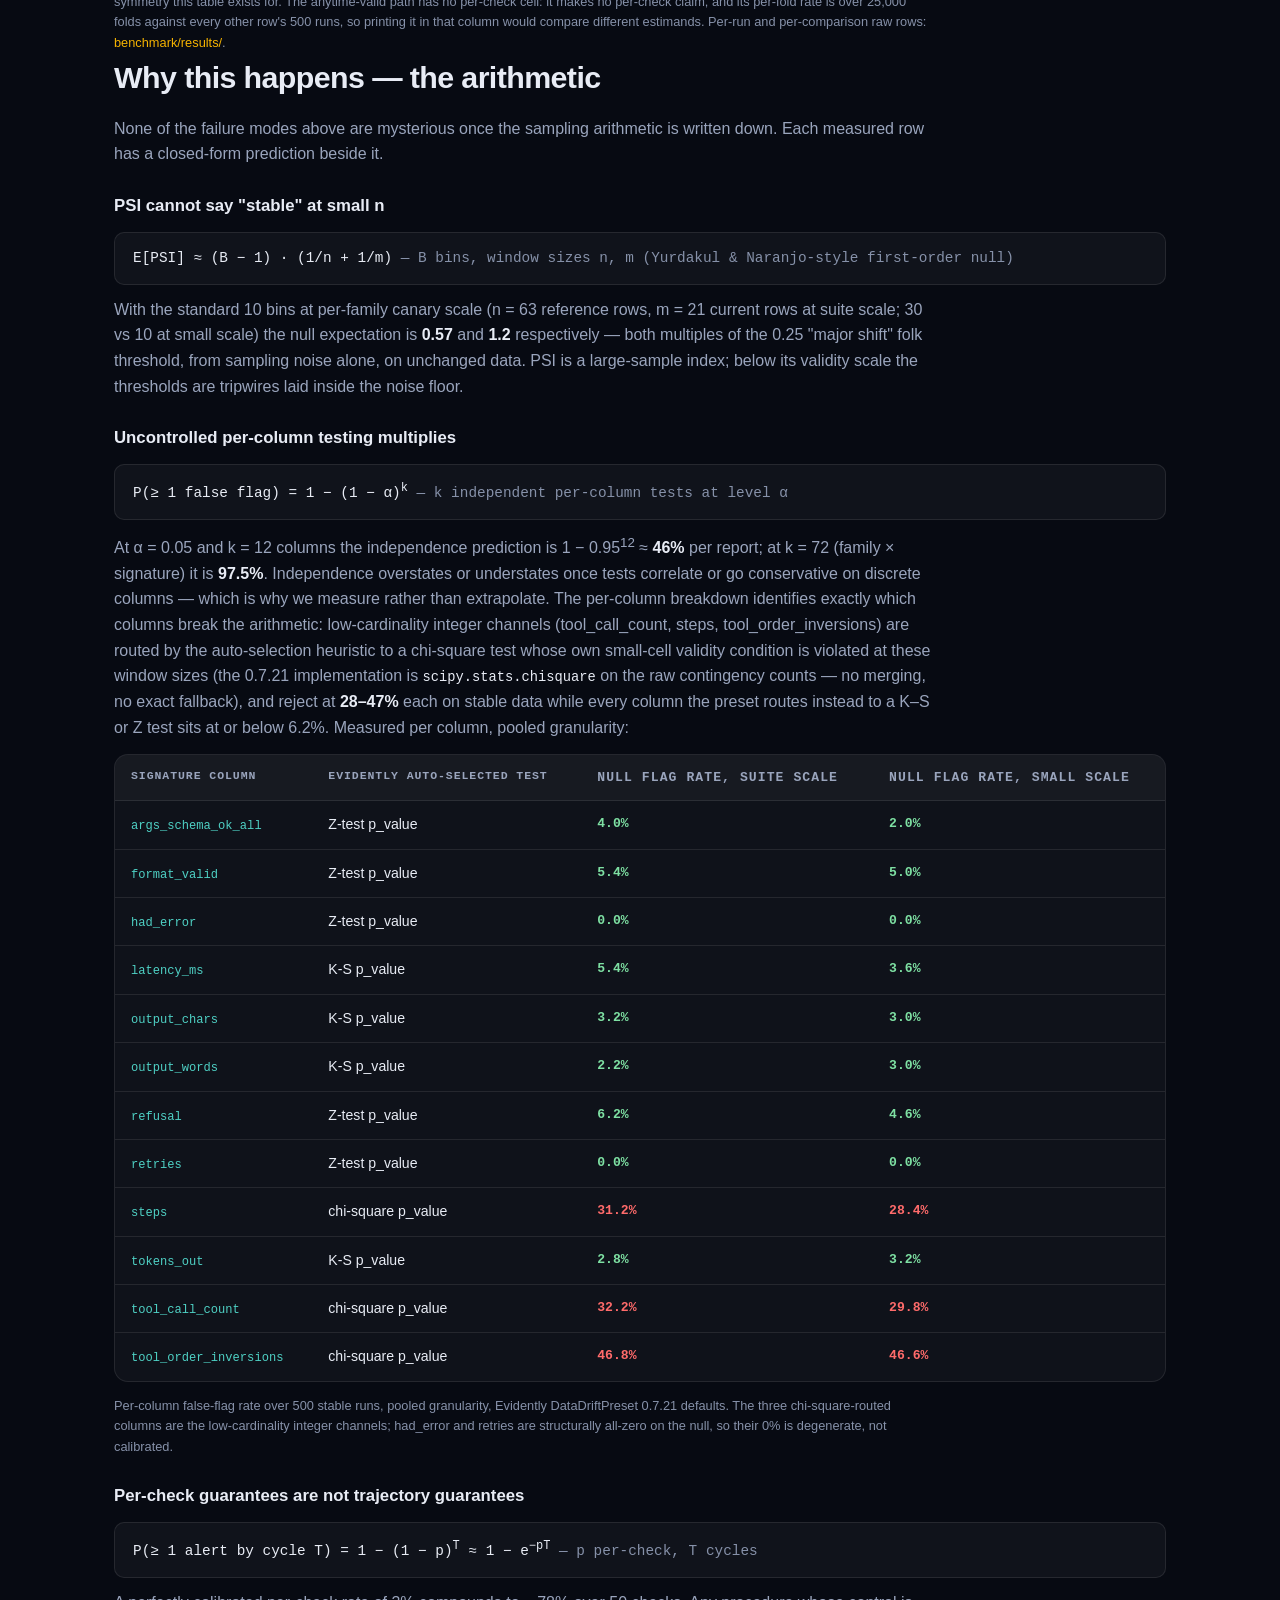
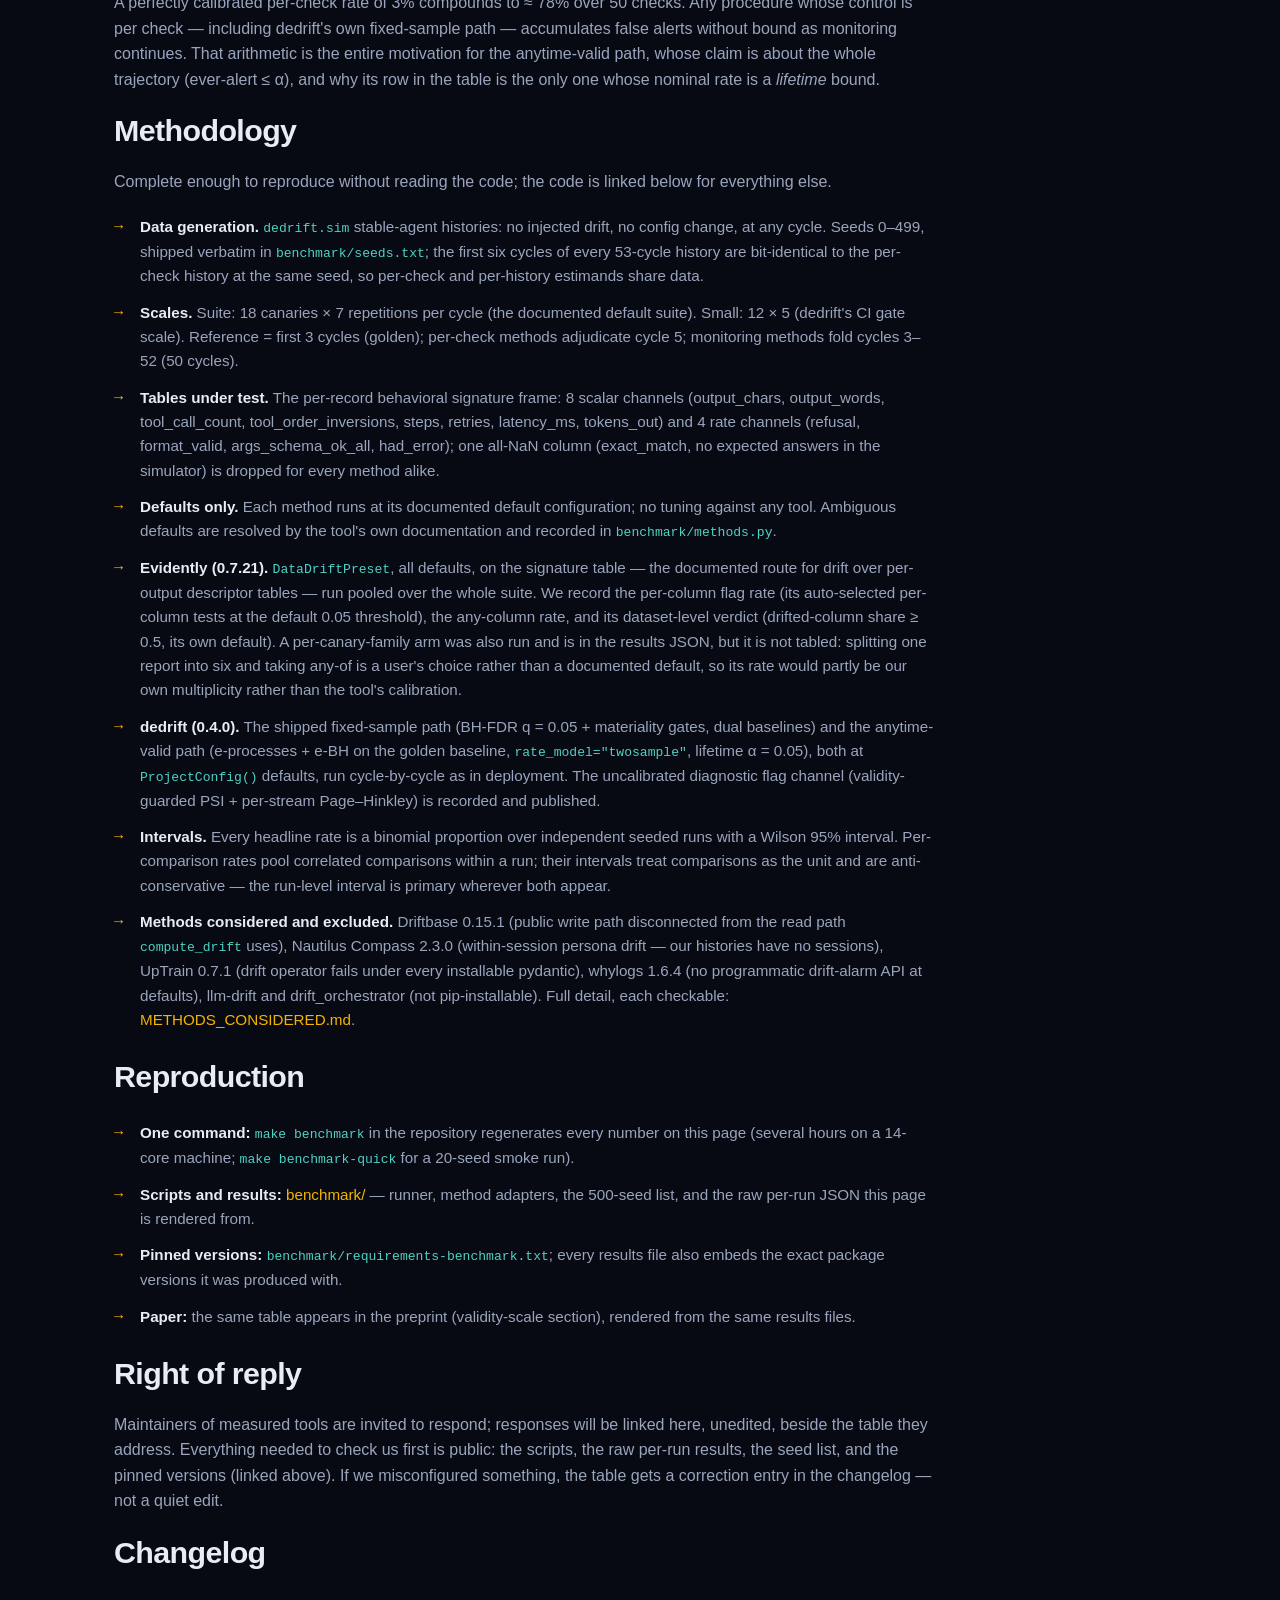
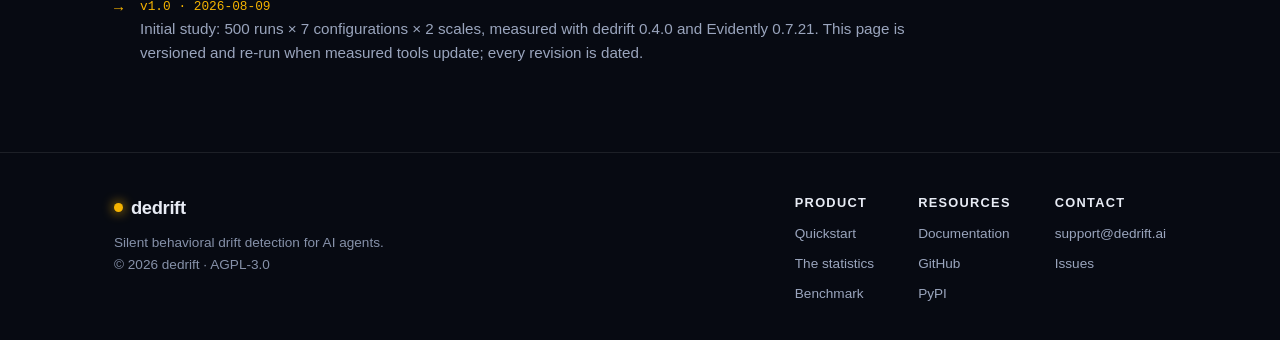
==== commit 6dac0306: "fix: publish the tool-order probe at its 20-replicate measurement The order channel's first-check al" ====
--- a/web/benchmark/index.html
+++ b/web/benchmark/index.html
@@ -211,7 +211,8 @@
   auto-selection heuristic to a chi-square test whose own small-cell validity condition is violated at
   these window sizes (the 0.7.21 implementation is <code>scipy.stats.chisquare</code> on the raw
   contingency counts — no merging, no exact fallback), and reject at <b>28–47%</b> each on stable data
-  while the well-behaved columns sit at 2–5%. Measured per column, pooled granularity:</p>
+  while every column the preset routes instead to a K–S or Z test sits at or below 6.2%. Measured per
+  column, pooled granularity:</p>
 
 <!-- BENCHMARK:COLUMN:BEGIN -->
 <div class="tbl-wrap"><table>
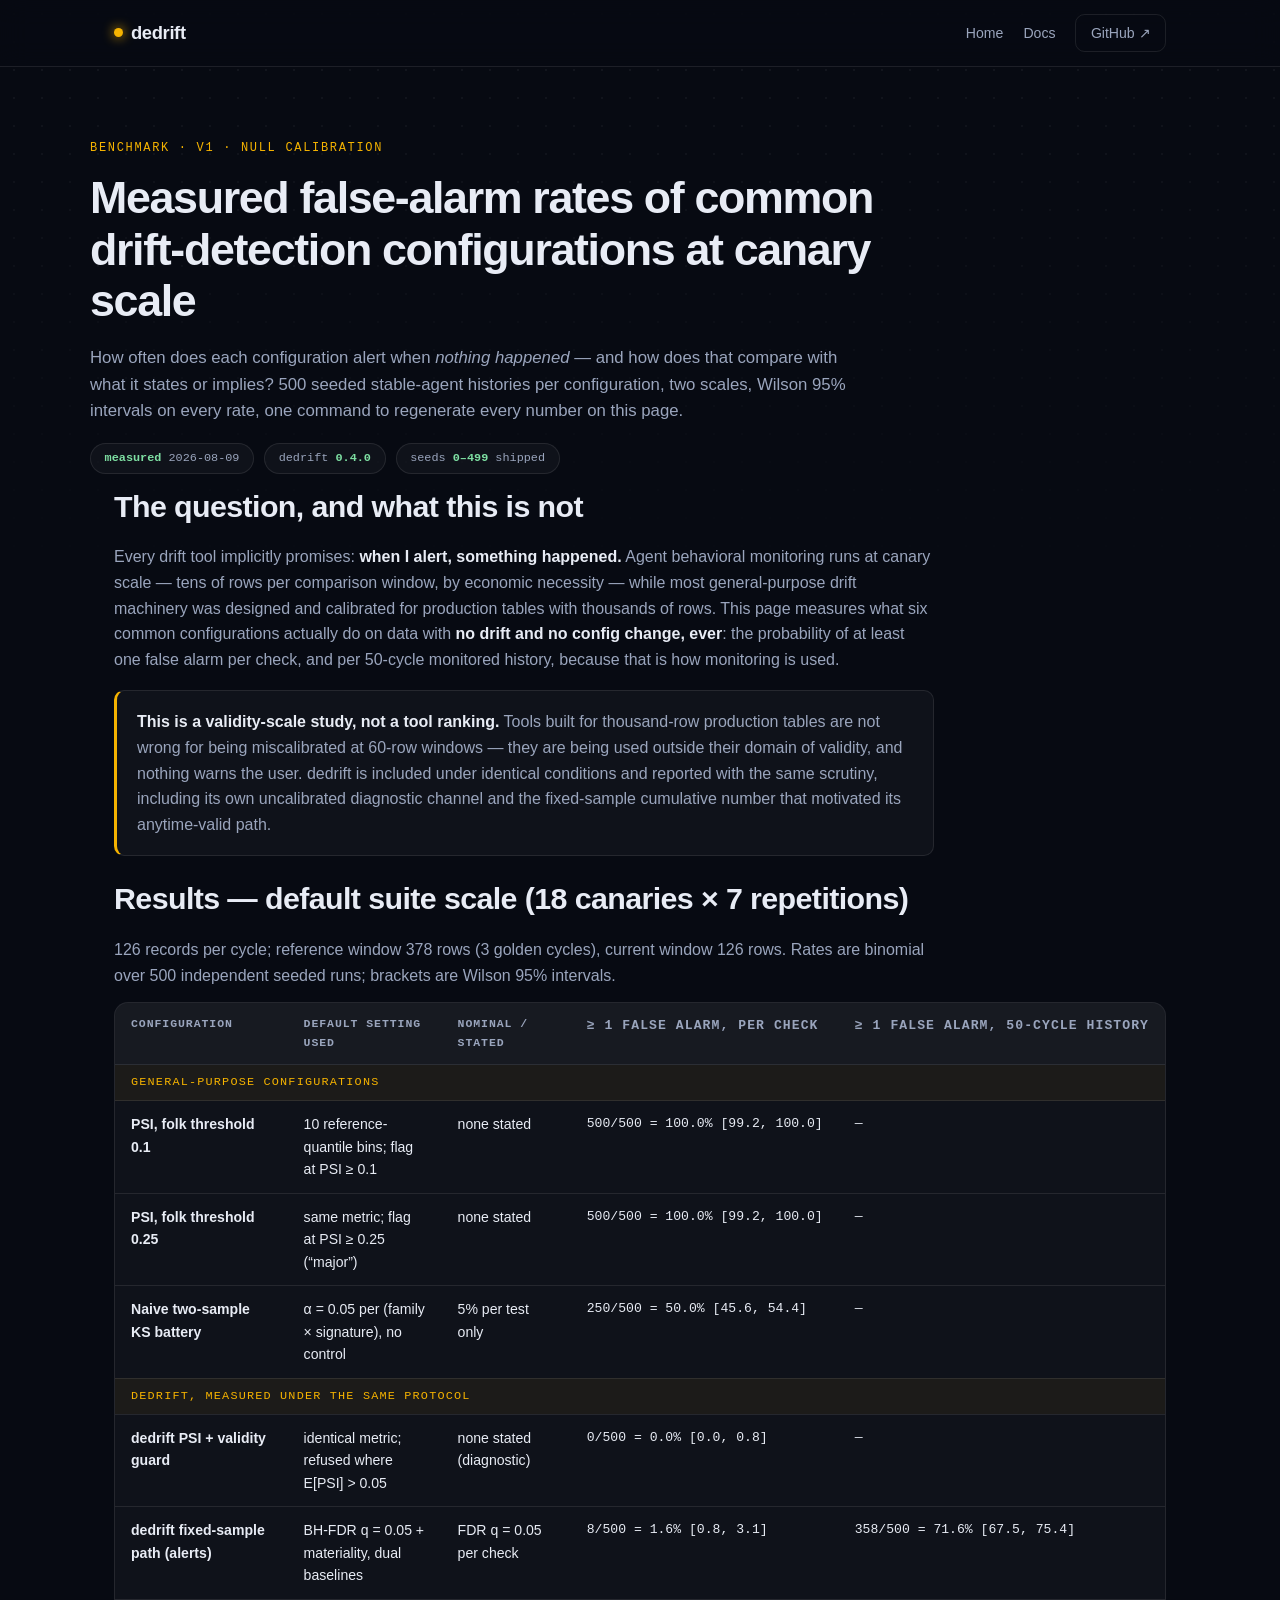
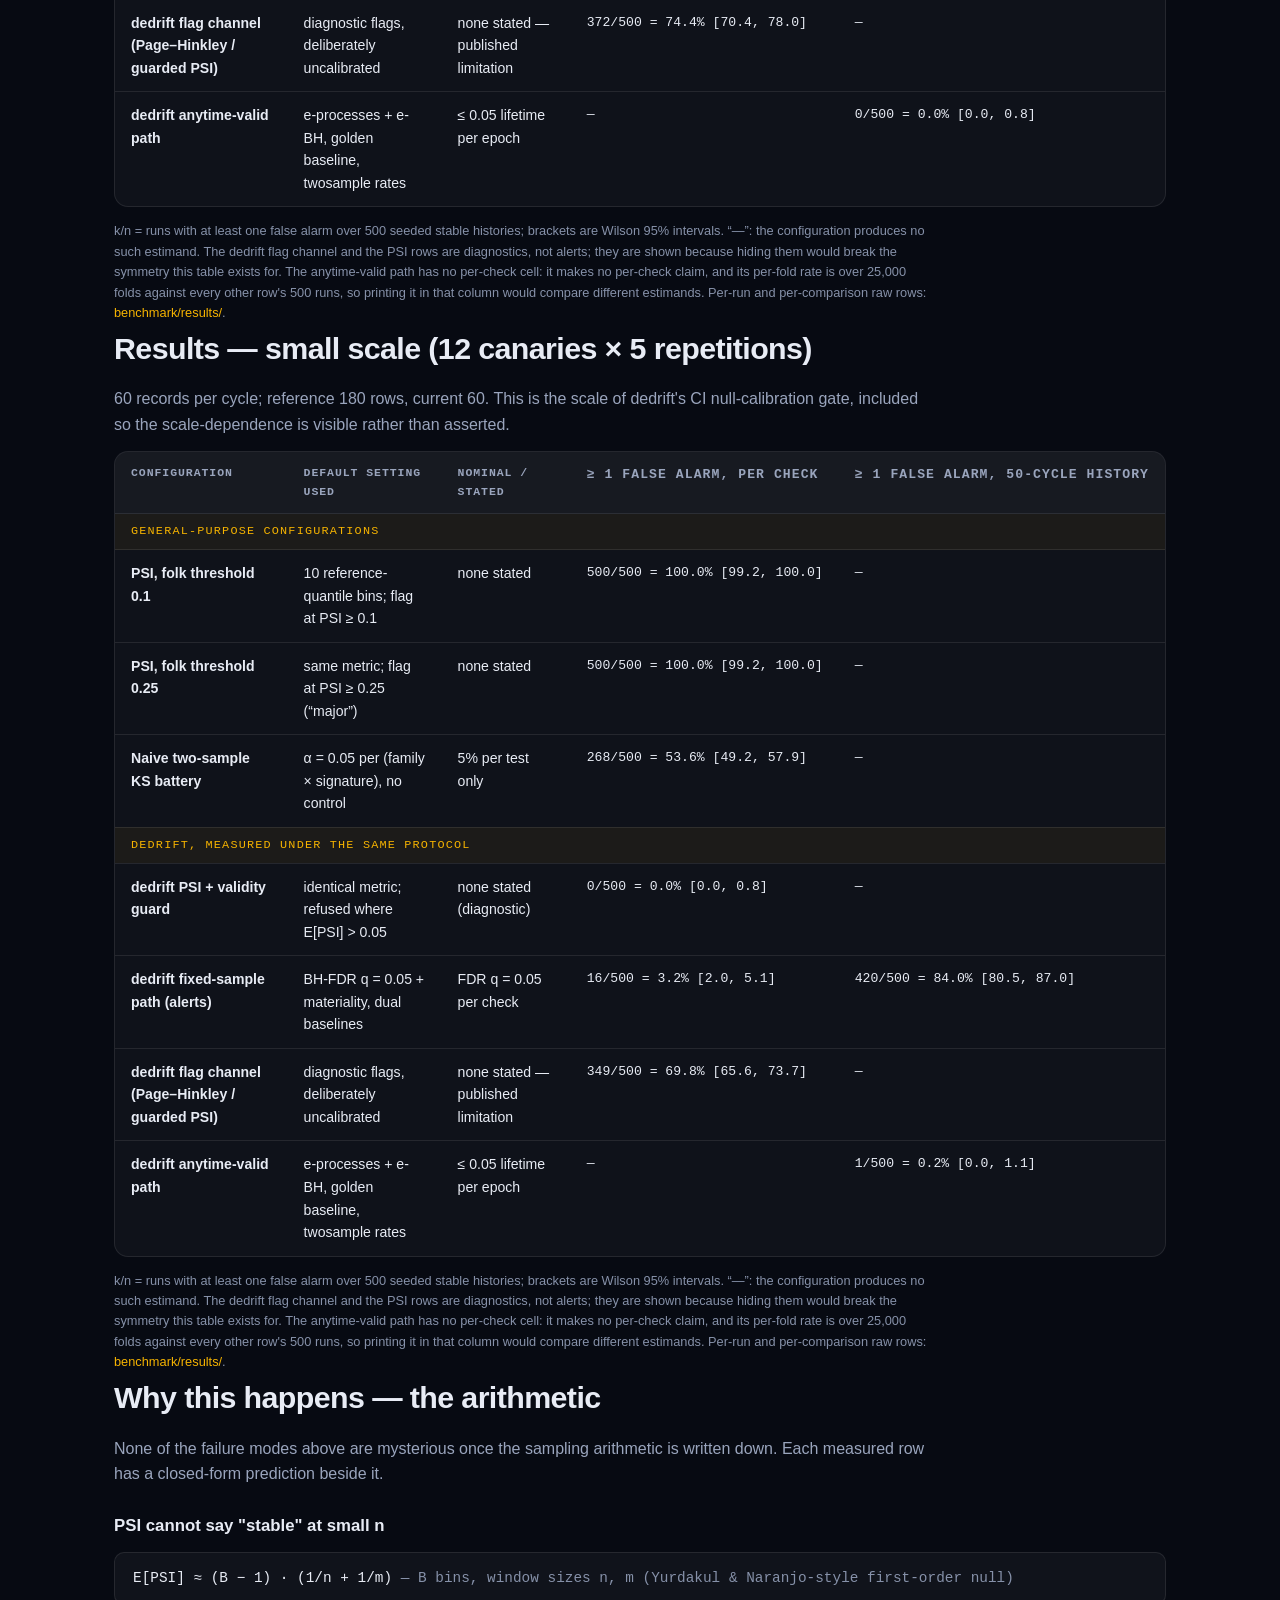
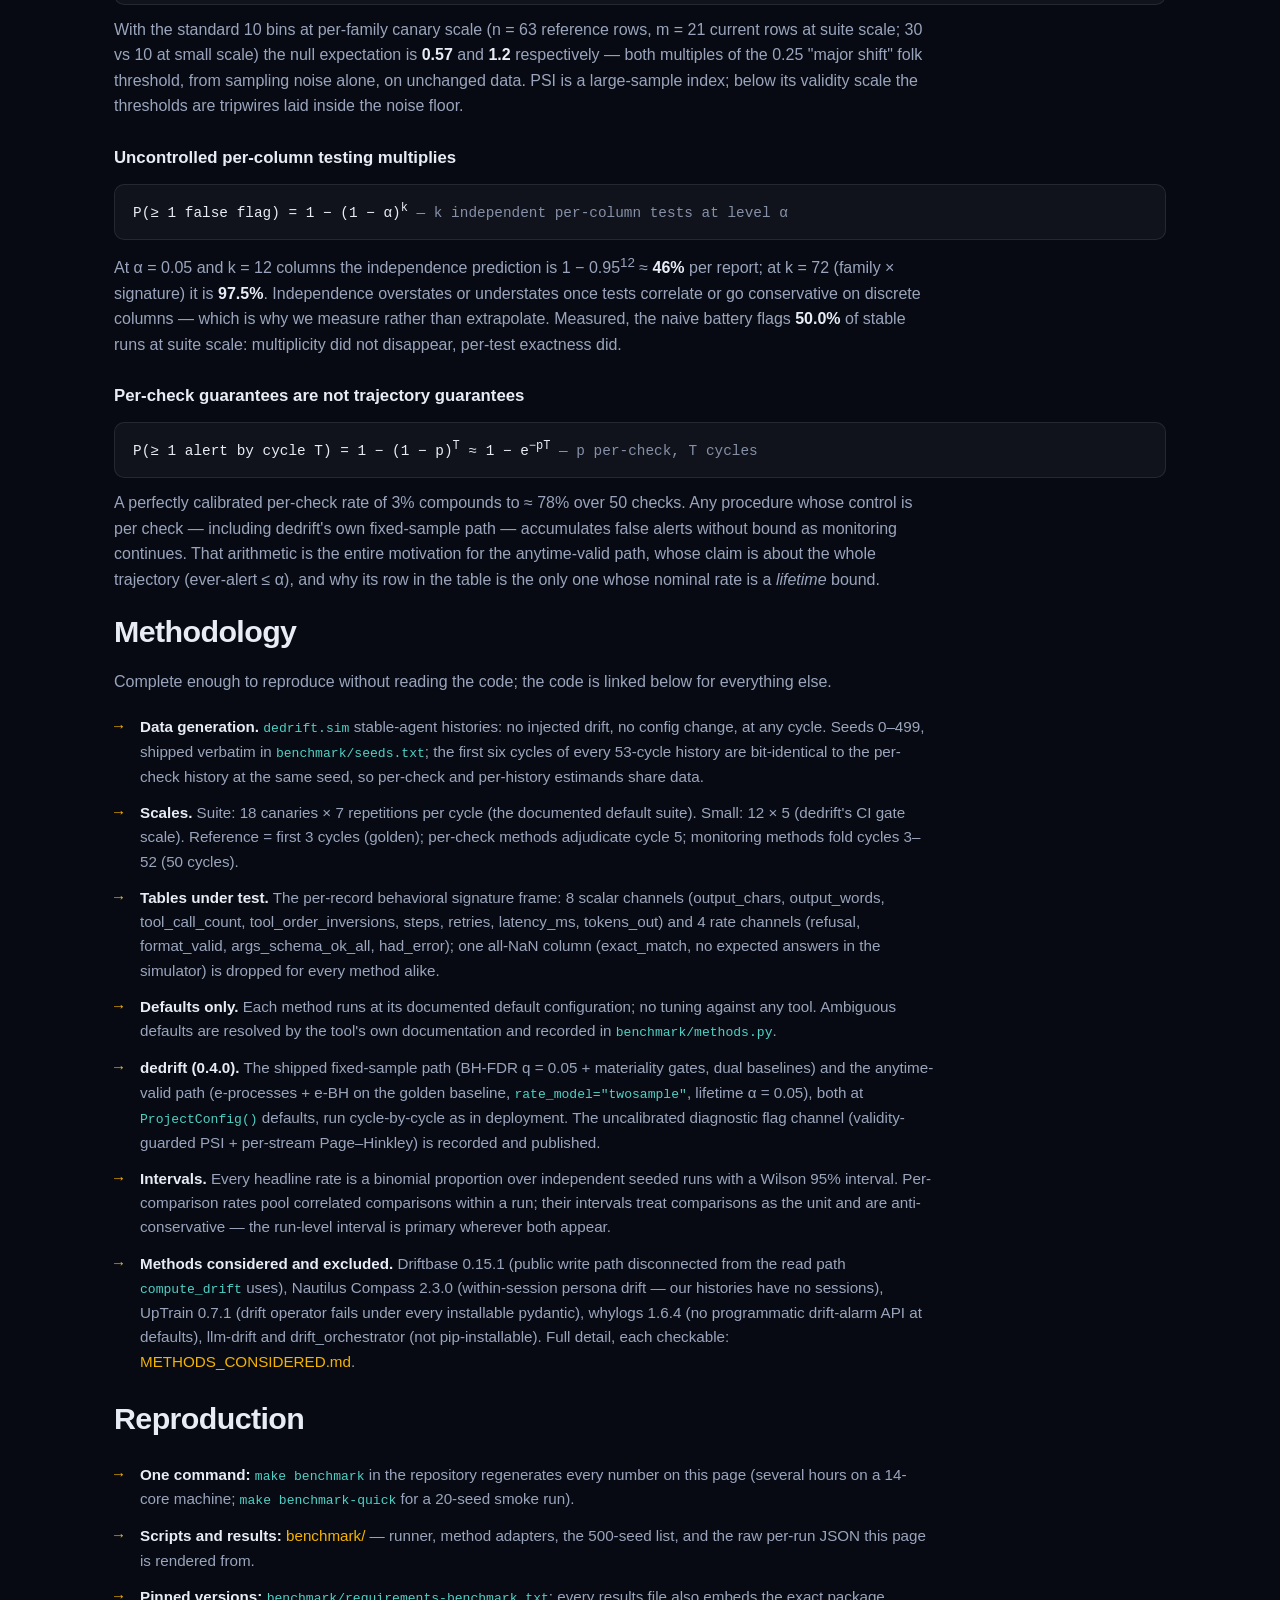
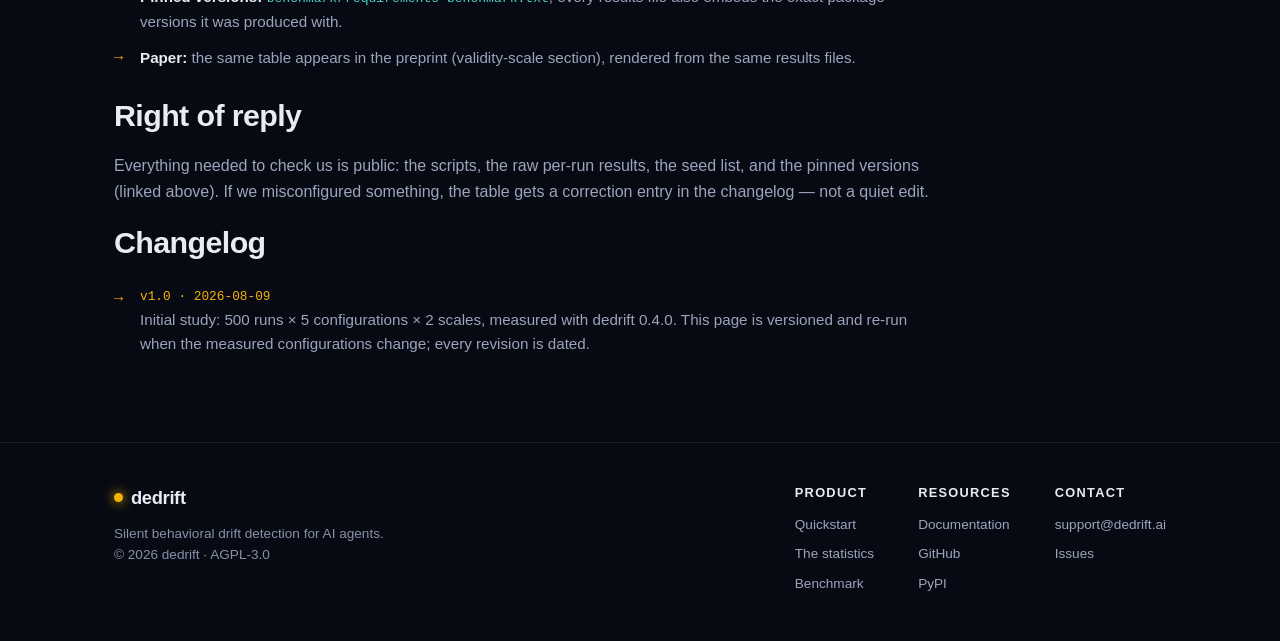
==== commit 2c97bc7b: "chore: measure generic statistical practice, not named products The validity-scale study named a thi" ====
--- a/web/benchmark/index.html
+++ b/web/benchmark/index.html
@@ -118,7 +118,6 @@
   <div class="meta">
     <span class="chip"><b>measured</b> 2026-08-09</span>
     <span class="chip">dedrift <b>0.4.0</b></span>
-    <span class="chip">evidently <b>0.7.21</b></span>
     <span class="chip">seeds <b>0–499</b> shipped</span>
   </div>
 </header>
@@ -151,8 +150,6 @@
 <tr class='grp'><td colspan='5'>General-purpose configurations</td></tr>
 <tr><td><b>PSI, folk threshold 0.1</b></td><td>10 reference-quantile bins; flag at PSI ≥ 0.1</td><td>none stated</td><td class='num'>500/500 = 100.0% [99.2, 100.0]</td><td class='num'>—</td></tr>
 <tr><td><b>PSI, folk threshold 0.25</b></td><td>same metric; flag at PSI ≥ 0.25 (“major”)</td><td>none stated</td><td class='num'>500/500 = 100.0% [99.2, 100.0]</td><td class='num'>—</td></tr>
-<tr><td><b>Evidently — pooled table, ≥ 1 drifted column</b></td><td>DataDriftPreset 0.7.21, all defaults</td><td>none stated (per-column tests at 0.05)</td><td class='num'>356/500 = 71.2% [67.1, 75.0]</td><td class='num'>—</td></tr>
-<tr><td><b>Evidently — pooled table, dataset verdict</b></td><td>defaults; drifted-column share ≥ 0.5</td><td>none stated</td><td class='num'>2/500 = 0.4% [0.1, 1.4]</td><td class='num'>—</td></tr>
 <tr><td><b>Naive two-sample KS battery</b></td><td>α = 0.05 per (family × signature), no control</td><td>5% per test only</td><td class='num'>250/500 = 50.0% [45.6, 54.4]</td><td class='num'>—</td></tr>
 <tr class='grp'><td colspan='5'>dedrift, measured under the same protocol</td></tr>
 <tr><td><b>dedrift PSI + validity guard</b></td><td>identical metric; refused where E[PSI] > 0.05</td><td>none stated (diagnostic)</td><td class='num'>0/500 = 0.0% [0.0, 0.8]</td><td class='num'>—</td></tr>
@@ -175,8 +172,6 @@
 <tr class='grp'><td colspan='5'>General-purpose configurations</td></tr>
 <tr><td><b>PSI, folk threshold 0.1</b></td><td>10 reference-quantile bins; flag at PSI ≥ 0.1</td><td>none stated</td><td class='num'>500/500 = 100.0% [99.2, 100.0]</td><td class='num'>—</td></tr>
 <tr><td><b>PSI, folk threshold 0.25</b></td><td>same metric; flag at PSI ≥ 0.25 (“major”)</td><td>none stated</td><td class='num'>500/500 = 100.0% [99.2, 100.0]</td><td class='num'>—</td></tr>
-<tr><td><b>Evidently — pooled table, ≥ 1 drifted column</b></td><td>DataDriftPreset 0.7.21, all defaults</td><td>none stated (per-column tests at 0.05)</td><td class='num'>329/500 = 65.8% [61.5, 69.8]</td><td class='num'>—</td></tr>
-<tr><td><b>Evidently — pooled table, dataset verdict</b></td><td>defaults; drifted-column share ≥ 0.5</td><td>none stated</td><td class='num'>0/500 = 0.0% [0.0, 0.8]</td><td class='num'>—</td></tr>
 <tr><td><b>Naive two-sample KS battery</b></td><td>α = 0.05 per (family × signature), no control</td><td>5% per test only</td><td class='num'>268/500 = 53.6% [49.2, 57.9]</td><td class='num'>—</td></tr>
 <tr class='grp'><td colspan='5'>dedrift, measured under the same protocol</td></tr>
 <tr><td><b>dedrift PSI + validity guard</b></td><td>identical metric; refused where E[PSI] > 0.05</td><td>none stated (diagnostic)</td><td class='num'>0/500 = 0.0% [0.0, 0.8]</td><td class='num'>—</td></tr>
@@ -205,34 +200,9 @@
   <div class="math">P(≥ 1 false flag) = 1 − (1 − α)<sup>k</sup> <span class="c">— k independent per-column tests at level α</span></div>
   <p class="body">At α = 0.05 and k = 12 columns the independence prediction is 1 − 0.95<sup>12</sup> ≈
   <b>46%</b> per report; at k = 72 (family × signature) it is <b>97.5%</b>. Independence overstates or
-  understates once tests correlate or go conservative on discrete columns — which is why we measure rather
-  than extrapolate. The per-column breakdown identifies exactly which columns break the arithmetic:
-  low-cardinality integer channels (tool_call_count, steps, tool_order_inversions) are routed by the
-  auto-selection heuristic to a chi-square test whose own small-cell validity condition is violated at
-  these window sizes (the 0.7.21 implementation is <code>scipy.stats.chisquare</code> on the raw
-  contingency counts — no merging, no exact fallback), and reject at <b>28–47%</b> each on stable data
-  while every column the preset routes instead to a K–S or Z test sits at or below 6.2%. Measured per
-  column, pooled granularity:</p>
-
-<!-- BENCHMARK:COLUMN:BEGIN -->
-<div class="tbl-wrap"><table>
-<thead><tr><th>Signature column</th><th>Evidently auto-selected test</th><th class='num'>Null flag rate, suite scale</th><th class='num'>Null flag rate, small scale</th></tr></thead>
-<tbody>
-<tr><td><code>args_schema_ok_all</code></td><td>Z-test p_value</td><td class='num'><span class='y'>4.0%</span></td><td class='num'><span class='y'>2.0%</span></td></tr>
-<tr><td><code>format_valid</code></td><td>Z-test p_value</td><td class='num'><span class='y'>5.4%</span></td><td class='num'><span class='y'>5.0%</span></td></tr>
-<tr><td><code>had_error</code></td><td>Z-test p_value</td><td class='num'><span class='y'>0.0%</span></td><td class='num'><span class='y'>0.0%</span></td></tr>
-<tr><td><code>latency_ms</code></td><td>K-S p_value</td><td class='num'><span class='y'>5.4%</span></td><td class='num'><span class='y'>3.6%</span></td></tr>
-<tr><td><code>output_chars</code></td><td>K-S p_value</td><td class='num'><span class='y'>3.2%</span></td><td class='num'><span class='y'>3.0%</span></td></tr>
-<tr><td><code>output_words</code></td><td>K-S p_value</td><td class='num'><span class='y'>2.2%</span></td><td class='num'><span class='y'>3.0%</span></td></tr>
-<tr><td><code>refusal</code></td><td>Z-test p_value</td><td class='num'><span class='y'>6.2%</span></td><td class='num'><span class='y'>4.6%</span></td></tr>
-<tr><td><code>retries</code></td><td>Z-test p_value</td><td class='num'><span class='y'>0.0%</span></td><td class='num'><span class='y'>0.0%</span></td></tr>
-<tr><td><code>steps</code></td><td>chi-square p_value</td><td class='num'><span class='bad'>31.2%</span></td><td class='num'><span class='bad'>28.4%</span></td></tr>
-<tr><td><code>tokens_out</code></td><td>K-S p_value</td><td class='num'><span class='y'>2.8%</span></td><td class='num'><span class='y'>3.2%</span></td></tr>
-<tr><td><code>tool_call_count</code></td><td>chi-square p_value</td><td class='num'><span class='bad'>32.2%</span></td><td class='num'><span class='bad'>29.8%</span></td></tr>
-<tr><td><code>tool_order_inversions</code></td><td>chi-square p_value</td><td class='num'><span class='bad'>46.8%</span></td><td class='num'><span class='bad'>46.6%</span></td></tr>
-</tbody></table></div>
-<p class='tbl-note'>Per-column false-flag rate over 500 stable runs, pooled granularity, Evidently DataDriftPreset 0.7.21 defaults. The three chi-square-routed columns are the low-cardinality integer channels; had_error and retries are structurally all-zero on the null, so their 0% is degenerate, not calibrated.</p>
-<!-- BENCHMARK:COLUMN:END -->
+  understates once tests correlate or go conservative on discrete columns — which is why we measure
+  rather than extrapolate. Measured, the naive battery flags <b>50.0%</b> of stable runs at suite
+  scale: multiplicity did not disappear, per-test exactness did.</p>
 
   <h3>Per-check guarantees are not trajectory guarantees</h3>
   <div class="math">P(≥ 1 alert by cycle T) = 1 − (1 − p)<sup>T</sup> ≈ 1 − e<sup>−pT</sup> <span class="c">— p per-check, T cycles</span></div>
@@ -263,14 +233,6 @@
     <li><b>Defaults only.</b> Each method runs at its documented default configuration; no tuning
     against any tool. Ambiguous defaults are resolved by the tool's own documentation and recorded in
     <code>benchmark/methods.py</code>.</li>
-    <li><b>Evidently (0.7.21).</b> <code>DataDriftPreset</code>, all defaults, on the signature table —
-    the documented route for drift over per-output descriptor tables — run pooled over the whole suite.
-    We record the per-column flag rate (its auto-selected per-column tests at the default 0.05
-    threshold), the any-column rate, and its dataset-level verdict (drifted-column share ≥ 0.5, its
-    own default). A per-canary-family arm was also run and is in the results JSON, but it is not
-    tabled: splitting one report into six and taking any-of is a user's choice rather than a
-    documented default, so its rate would partly be our own multiplicity rather than the tool's
-    calibration.</li>
     <li><b>dedrift (0.4.0).</b> The shipped fixed-sample path (BH-FDR q = 0.05 + materiality gates,
     dual baselines) and the anytime-valid path (e-processes + e-BH on the golden baseline,
     <code>rate_model="twosample"</code>, lifetime α = 0.05), both at <code>ProjectConfig()</code>
@@ -306,19 +268,17 @@
 
 <section class="wrap" aria-labelledby="reply">
   <h2 id="reply">Right of reply</h2>
-  <p class="body">Maintainers of measured tools are invited to respond; responses will be linked here,
-  unedited, beside the table they address. Everything needed to check us first is public: the scripts,
-  the raw per-run results, the seed list, and the pinned versions (linked above). If we misconfigured
-  something, the table gets a correction entry in the changelog — not a quiet edit.</p>
+  <p class="body">Everything needed to check us is public: the scripts, the raw per-run results, the
+  seed list, and the pinned versions (linked above). If we misconfigured something, the table gets a
+  correction entry in the changelog — not a quiet edit.</p>
 </section>
 
 <section class="wrap" aria-labelledby="changelog">
   <h2 id="changelog">Changelog</h2>
   <ul class="body changelog">
     <li><span class="date">v1.0 · 2026-08-09</span>
-      Initial study: 500 runs × 7 configurations × 2 scales, measured with dedrift 0.4.0 and Evidently
-      0.7.21. This page is
-      versioned and re-run when measured tools update; every revision is dated.</li>
+      Initial study: 500 runs × 5 configurations × 2 scales, measured with dedrift 0.4.0. This page
+      is versioned and re-run when the measured configurations change; every revision is dated.</li>
   </ul>
 </section>
 </main>
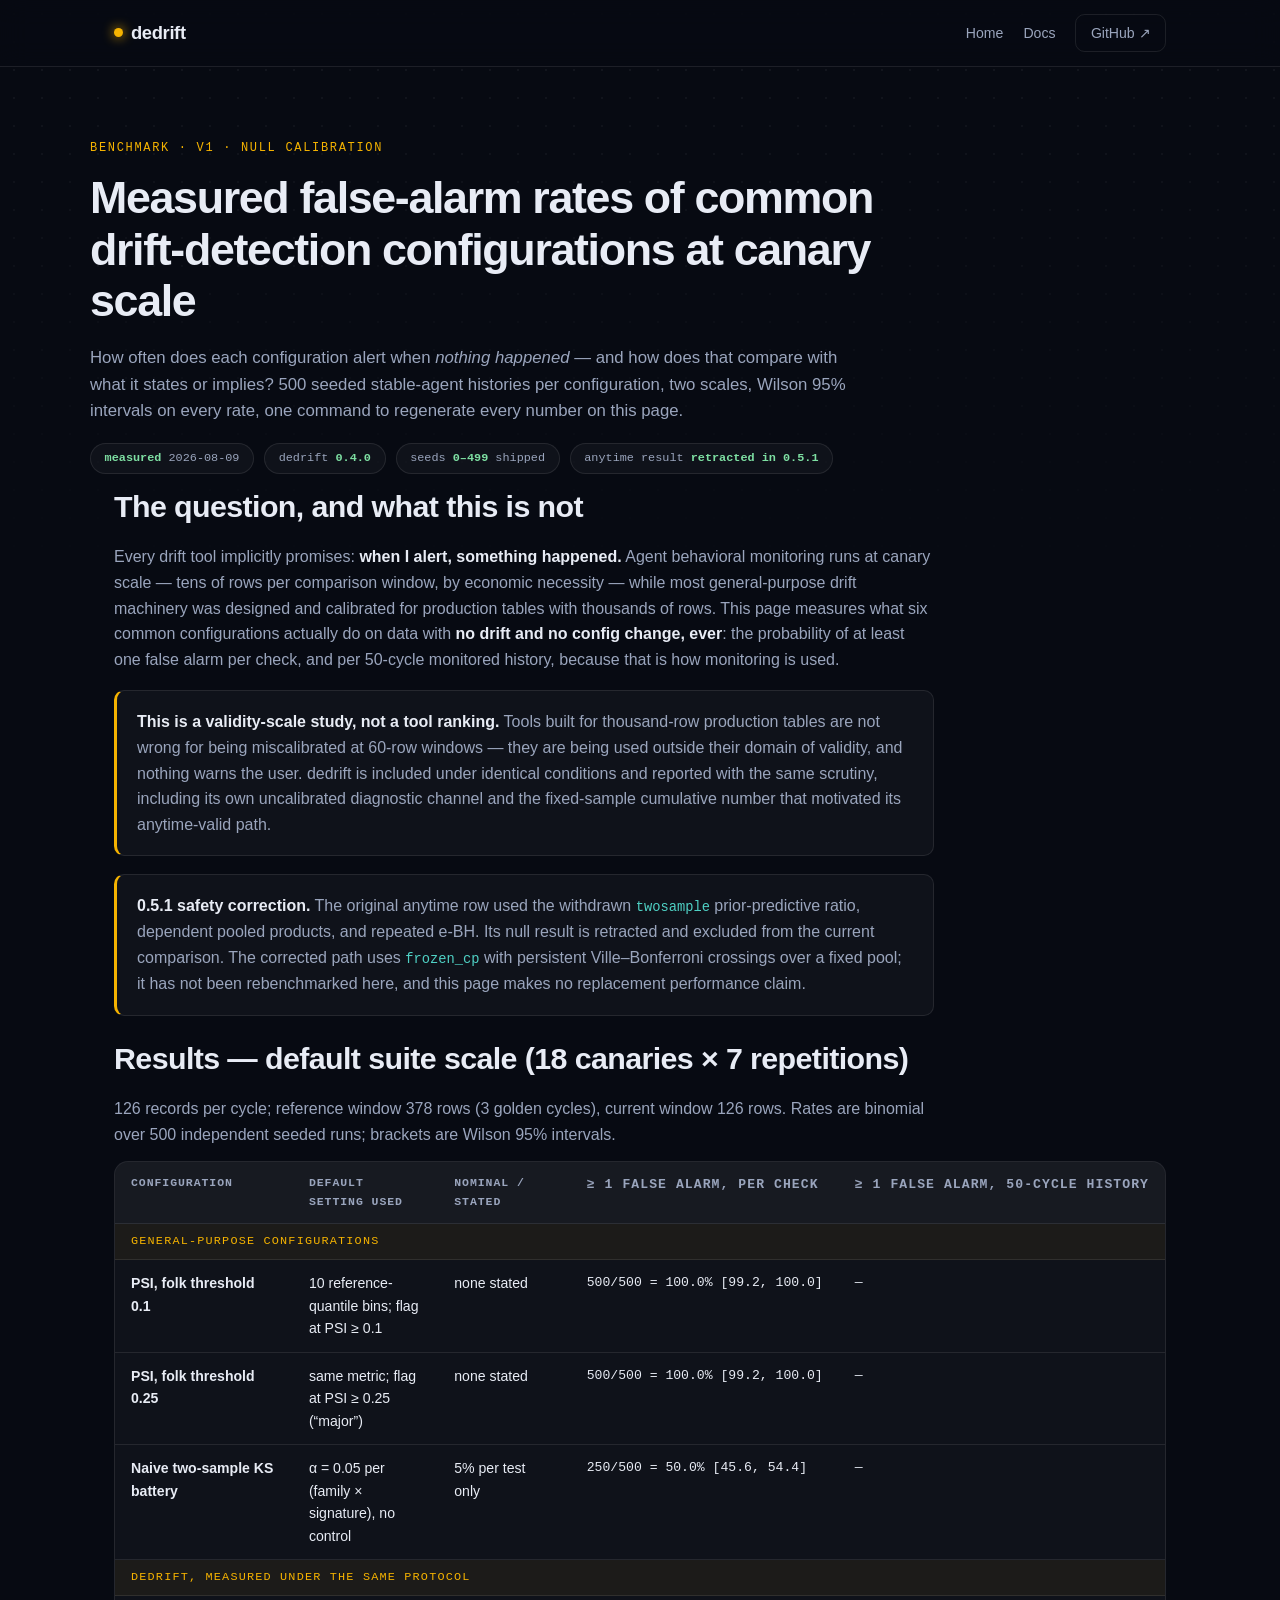
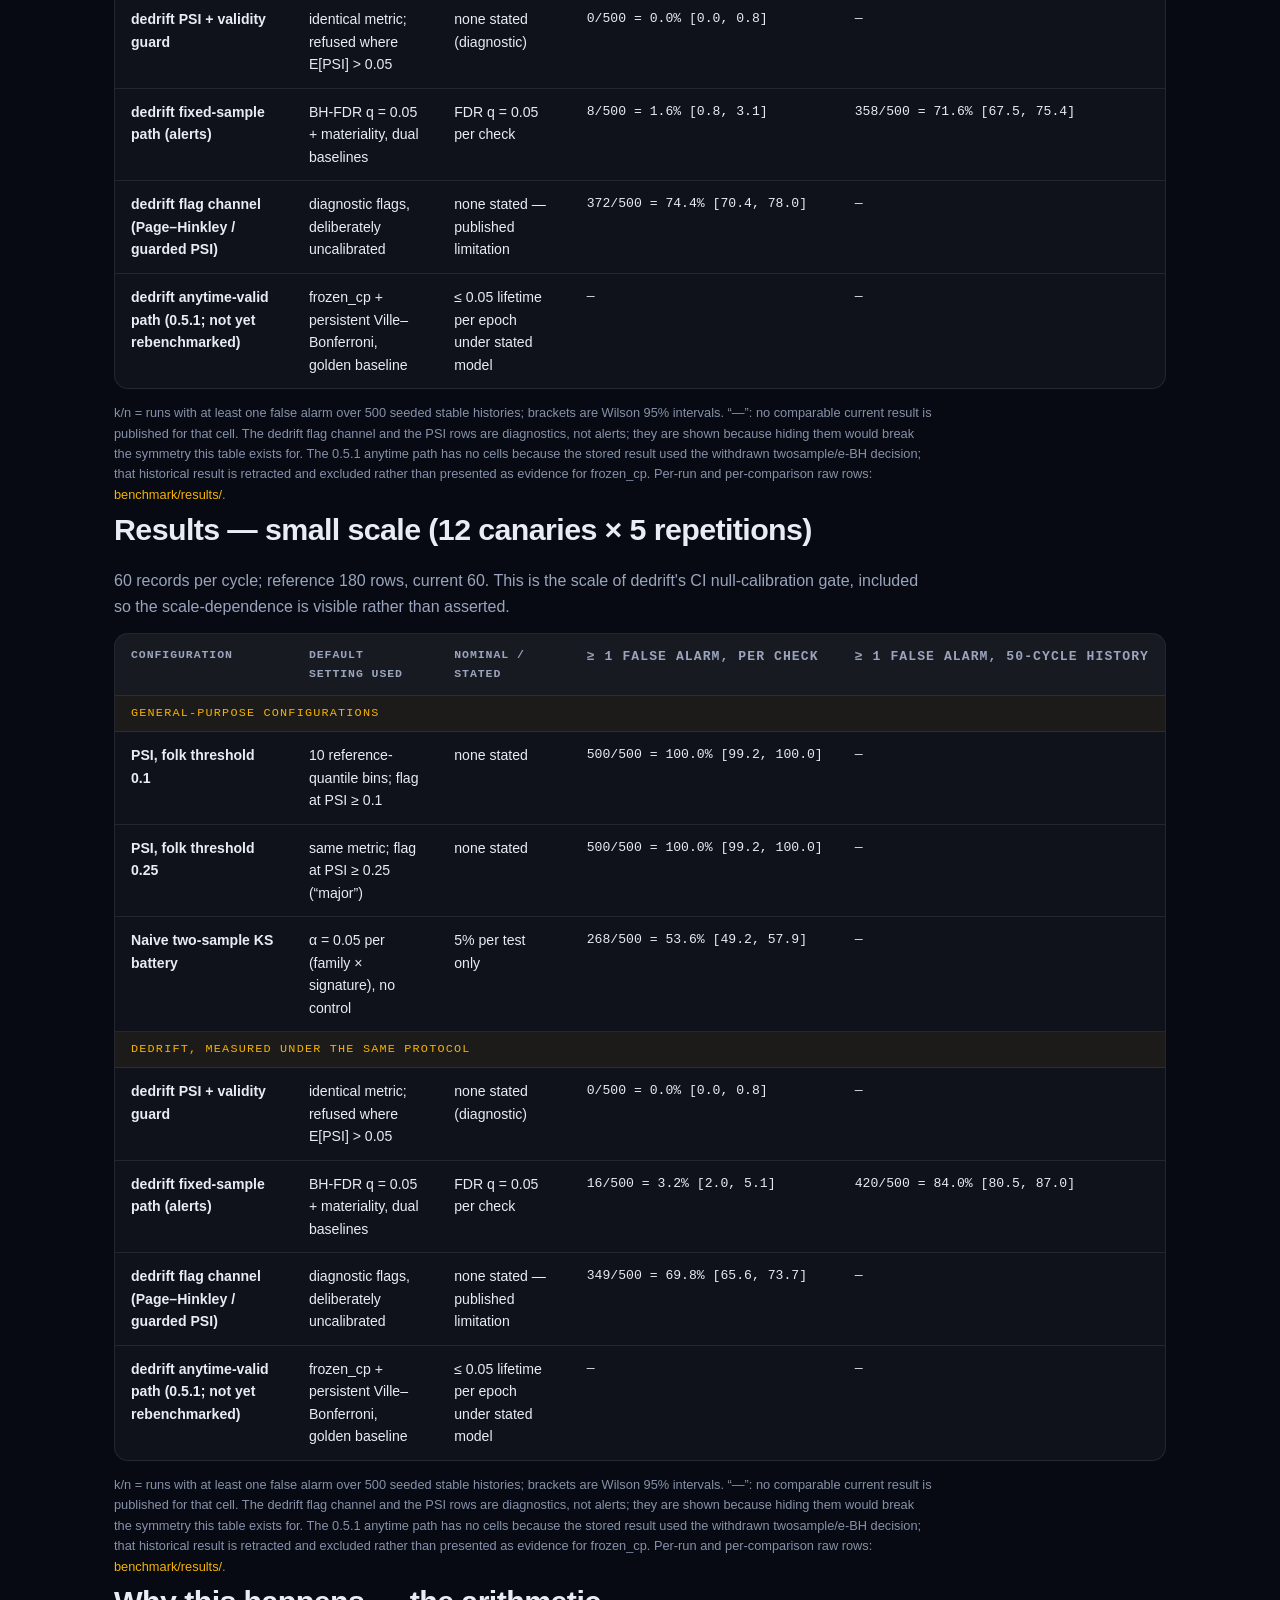
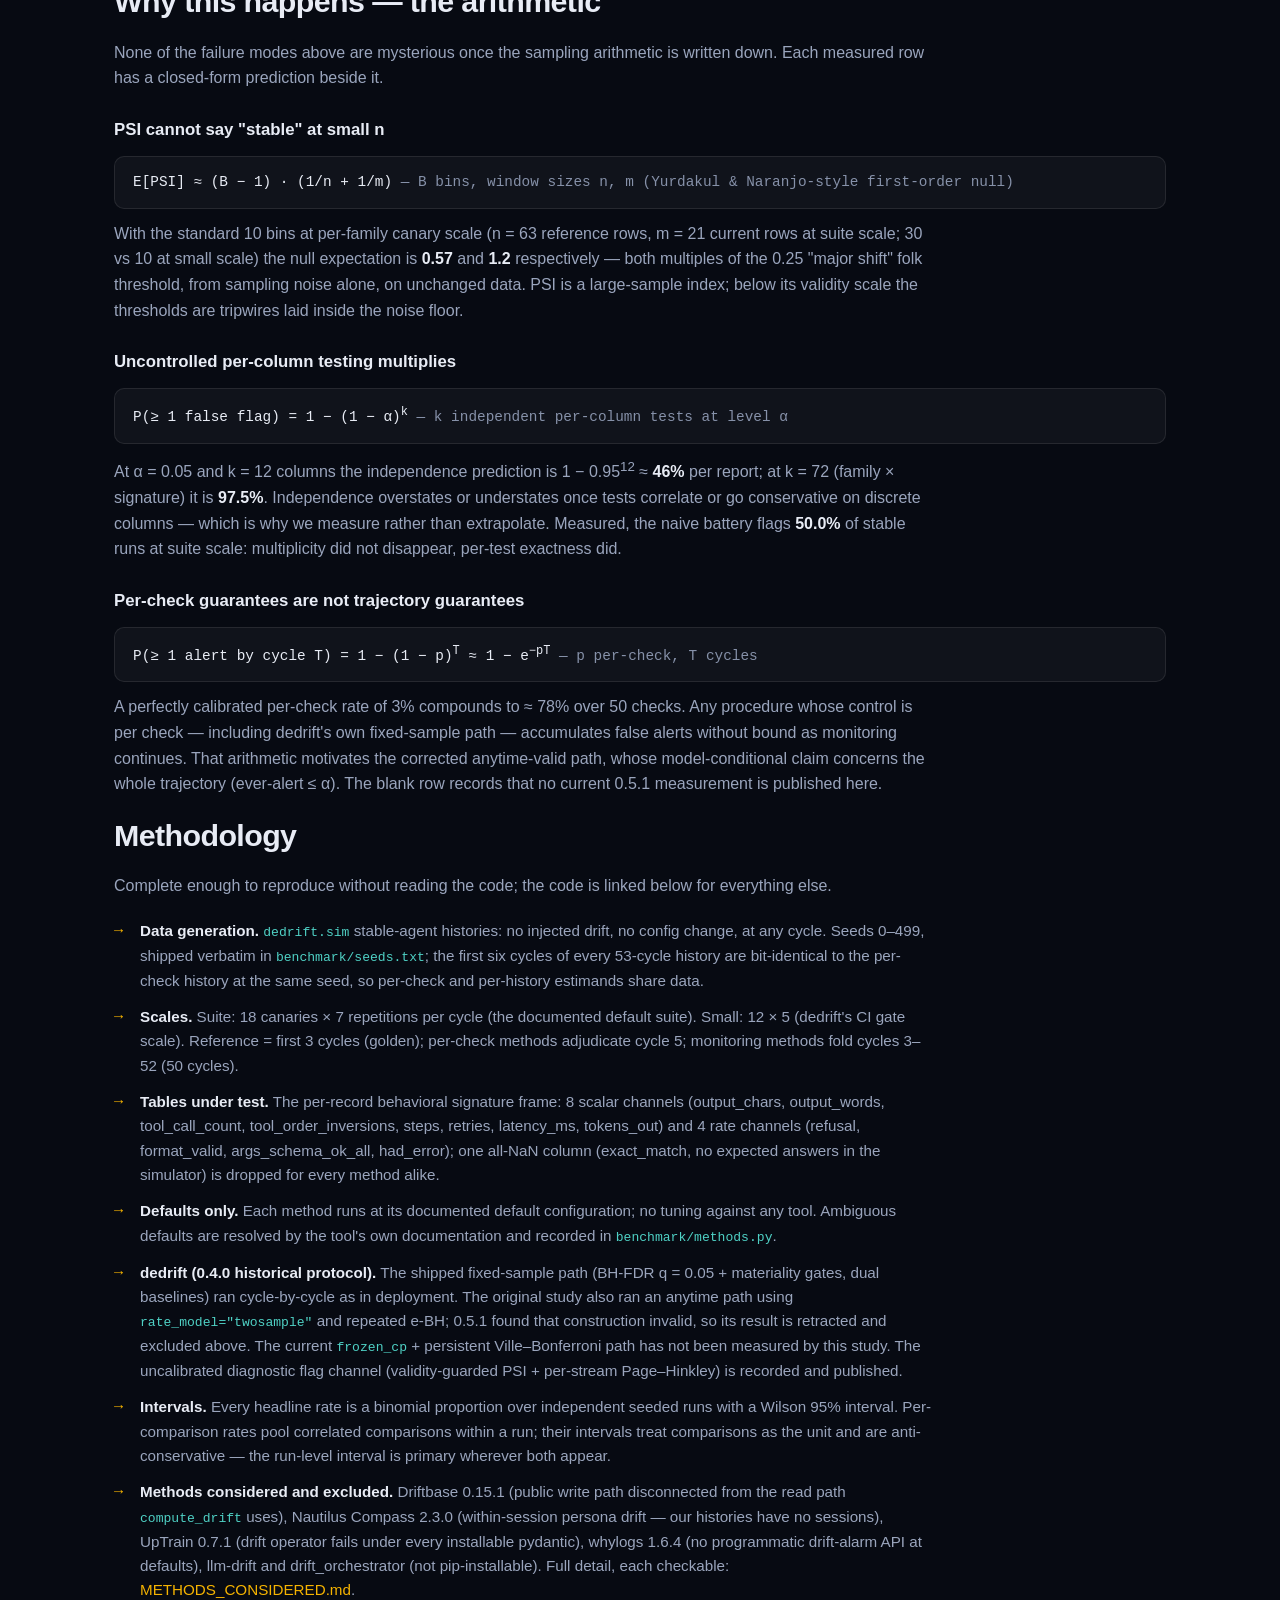
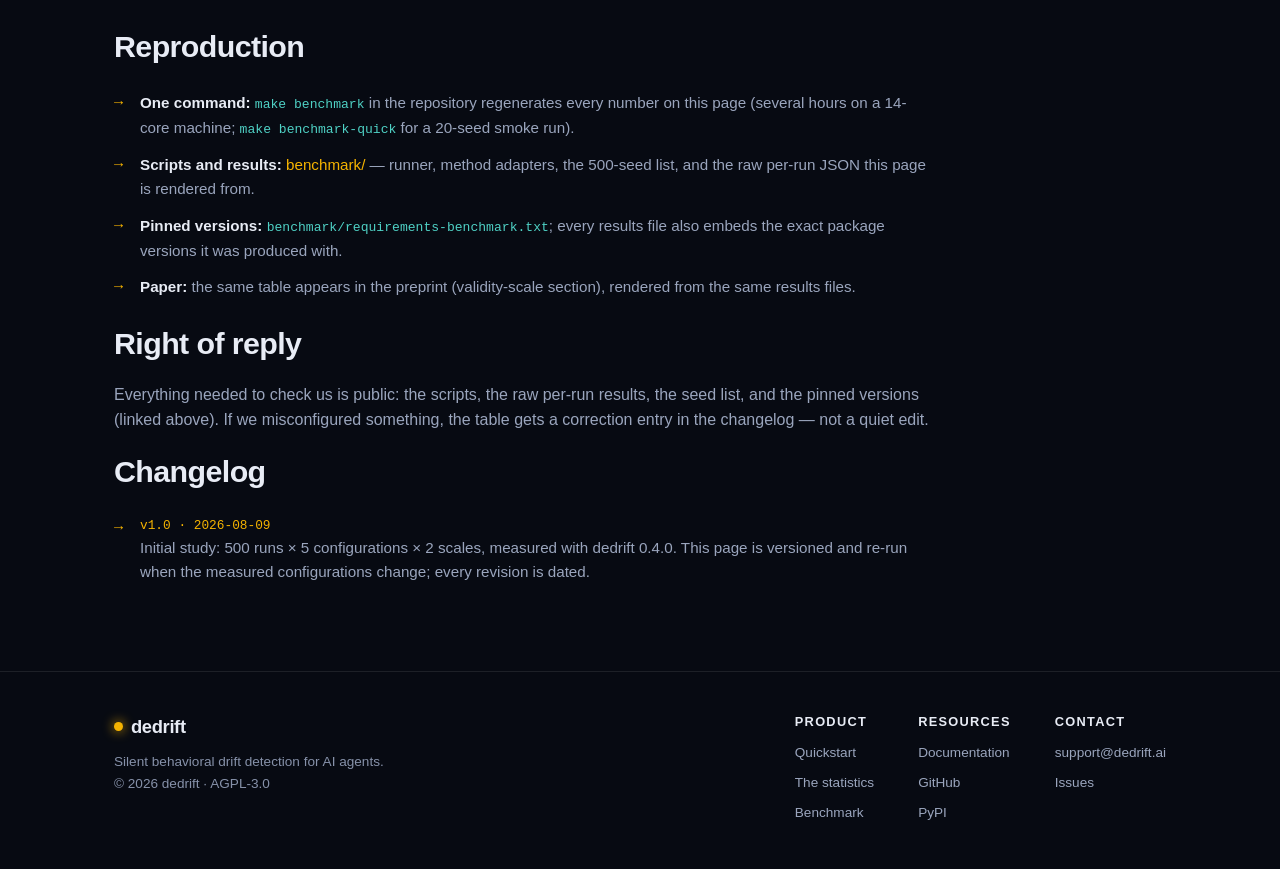
==== commit 60107575: "fix: harden drift inference and durable state" ====
--- a/web/benchmark/index.html
+++ b/web/benchmark/index.html
@@ -119,6 +119,7 @@
     <span class="chip"><b>measured</b> 2026-08-09</span>
     <span class="chip">dedrift <b>0.4.0</b></span>
     <span class="chip">seeds <b>0–499</b> shipped</span>
+    <span class="chip">anytime result <b>retracted in 0.5.1</b></span>
   </div>
 </header>
 
@@ -136,6 +137,13 @@
     domain of validity, and nothing warns the user. dedrift is included under identical conditions and
     reported with the same scrutiny, including its own uncalibrated diagnostic channel and the fixed-sample
     cumulative number that motivated its anytime-valid path.
+  </div>
+  <div class="callout">
+    <b>0.5.1 safety correction.</b> The original anytime row used the withdrawn
+    <code>twosample</code> prior-predictive ratio, dependent pooled products, and repeated e-BH.
+    Its null result is retracted and excluded from the current comparison. The corrected path uses
+    <code>frozen_cp</code> with persistent Ville–Bonferroni crossings over a fixed pool; it has not
+    been rebenchmarked here, and this page makes no replacement performance claim.
   </div>
 </section>
 
@@ -155,9 +163,9 @@
 <tr><td><b>dedrift PSI + validity guard</b></td><td>identical metric; refused where E[PSI] > 0.05</td><td>none stated (diagnostic)</td><td class='num'>0/500 = 0.0% [0.0, 0.8]</td><td class='num'>—</td></tr>
 <tr><td><b>dedrift fixed-sample path (alerts)</b></td><td>BH-FDR q = 0.05 + materiality, dual baselines</td><td>FDR q = 0.05 per check</td><td class='num'>8/500 = 1.6% [0.8, 3.1]</td><td class='num'>358/500 = 71.6% [67.5, 75.4]</td></tr>
 <tr><td><b>dedrift flag channel (Page–Hinkley / guarded PSI)</b></td><td>diagnostic flags, deliberately uncalibrated</td><td>none stated — published limitation</td><td class='num'>372/500 = 74.4% [70.4, 78.0]</td><td class='num'>—</td></tr>
-<tr><td><b>dedrift anytime-valid path</b></td><td>e-processes + e-BH, golden baseline, twosample rates</td><td>≤ 0.05 lifetime per epoch</td><td class='num'>—</td><td class='num'>0/500 = 0.0% [0.0, 0.8]</td></tr>
+<tr><td><b>dedrift anytime-valid path (0.5.1; not yet rebenchmarked)</b></td><td>frozen_cp + persistent Ville–Bonferroni, golden baseline</td><td>≤ 0.05 lifetime per epoch under stated model</td><td class='num'>—</td><td class='num'>—</td></tr>
 </tbody></table></div>
-<p class='tbl-note'>k/n = runs with at least one false alarm over 500 seeded stable histories; brackets are Wilson 95% intervals. “—”: the configuration produces no such estimand. The dedrift flag channel and the PSI rows are diagnostics, not alerts; they are shown because hiding them would break the symmetry this table exists for. The anytime-valid path has no per-check cell: it makes no per-check claim, and its per-fold rate is over 25,000 folds against every other row's 500 runs, so printing it in that column would compare different estimands. Per-run and per-comparison raw rows: <a href='https://github.com/dedrift/dedrift/tree/main/benchmark/results'>benchmark/results/</a>.</p>
+<p class='tbl-note'>k/n = runs with at least one false alarm over 500 seeded stable histories; brackets are Wilson 95% intervals. “—”: no comparable current result is published for that cell. The dedrift flag channel and the PSI rows are diagnostics, not alerts; they are shown because hiding them would break the symmetry this table exists for. The 0.5.1 anytime path has no cells because the stored result used the withdrawn twosample/e-BH decision; that historical result is retracted and excluded rather than presented as evidence for frozen_cp. Per-run and per-comparison raw rows: <a href='https://github.com/dedrift/dedrift/tree/main/benchmark/results'>benchmark/results/</a>.</p>
 <!-- BENCHMARK:TABLE:END -->
 </section>
 
@@ -177,9 +185,9 @@
 <tr><td><b>dedrift PSI + validity guard</b></td><td>identical metric; refused where E[PSI] > 0.05</td><td>none stated (diagnostic)</td><td class='num'>0/500 = 0.0% [0.0, 0.8]</td><td class='num'>—</td></tr>
 <tr><td><b>dedrift fixed-sample path (alerts)</b></td><td>BH-FDR q = 0.05 + materiality, dual baselines</td><td>FDR q = 0.05 per check</td><td class='num'>16/500 = 3.2% [2.0, 5.1]</td><td class='num'>420/500 = 84.0% [80.5, 87.0]</td></tr>
 <tr><td><b>dedrift flag channel (Page–Hinkley / guarded PSI)</b></td><td>diagnostic flags, deliberately uncalibrated</td><td>none stated — published limitation</td><td class='num'>349/500 = 69.8% [65.6, 73.7]</td><td class='num'>—</td></tr>
-<tr><td><b>dedrift anytime-valid path</b></td><td>e-processes + e-BH, golden baseline, twosample rates</td><td>≤ 0.05 lifetime per epoch</td><td class='num'>—</td><td class='num'>1/500 = 0.2% [0.0, 1.1]</td></tr>
+<tr><td><b>dedrift anytime-valid path (0.5.1; not yet rebenchmarked)</b></td><td>frozen_cp + persistent Ville–Bonferroni, golden baseline</td><td>≤ 0.05 lifetime per epoch under stated model</td><td class='num'>—</td><td class='num'>—</td></tr>
 </tbody></table></div>
-<p class='tbl-note'>k/n = runs with at least one false alarm over 500 seeded stable histories; brackets are Wilson 95% intervals. “—”: the configuration produces no such estimand. The dedrift flag channel and the PSI rows are diagnostics, not alerts; they are shown because hiding them would break the symmetry this table exists for. The anytime-valid path has no per-check cell: it makes no per-check claim, and its per-fold rate is over 25,000 folds against every other row's 500 runs, so printing it in that column would compare different estimands. Per-run and per-comparison raw rows: <a href='https://github.com/dedrift/dedrift/tree/main/benchmark/results'>benchmark/results/</a>.</p>
+<p class='tbl-note'>k/n = runs with at least one false alarm over 500 seeded stable histories; brackets are Wilson 95% intervals. “—”: no comparable current result is published for that cell. The dedrift flag channel and the PSI rows are diagnostics, not alerts; they are shown because hiding them would break the symmetry this table exists for. The 0.5.1 anytime path has no cells because the stored result used the withdrawn twosample/e-BH decision; that historical result is retracted and excluded rather than presented as evidence for frozen_cp. Per-run and per-comparison raw rows: <a href='https://github.com/dedrift/dedrift/tree/main/benchmark/results'>benchmark/results/</a>.</p>
 <!-- BENCHMARK:TABLE2:END -->
 </section>
 
@@ -208,9 +216,9 @@
   <div class="math">P(≥ 1 alert by cycle T) = 1 − (1 − p)<sup>T</sup> ≈ 1 − e<sup>−pT</sup> <span class="c">— p per-check, T cycles</span></div>
   <p class="body">A perfectly calibrated per-check rate of 3% compounds to ≈ 78% over 50 checks. Any
   procedure whose control is per check — including dedrift's own fixed-sample path — accumulates false
-  alerts without bound as monitoring continues. That arithmetic is the entire motivation for the
-  anytime-valid path, whose claim is about the whole trajectory (ever-alert ≤ α), and why its row in the
-  table is the only one whose nominal rate is a <em>lifetime</em> bound.</p>
+  alerts without bound as monitoring continues. That arithmetic motivates the corrected anytime-valid
+  path, whose model-conditional claim concerns the whole trajectory (ever-alert ≤ α). The blank row
+  records that no current 0.5.1 measurement is published here.</p>
 </section>
 
 <section class="wrap" aria-labelledby="methods">
@@ -233,11 +241,13 @@
     <li><b>Defaults only.</b> Each method runs at its documented default configuration; no tuning
     against any tool. Ambiguous defaults are resolved by the tool's own documentation and recorded in
     <code>benchmark/methods.py</code>.</li>
-    <li><b>dedrift (0.4.0).</b> The shipped fixed-sample path (BH-FDR q = 0.05 + materiality gates,
-    dual baselines) and the anytime-valid path (e-processes + e-BH on the golden baseline,
-    <code>rate_model="twosample"</code>, lifetime α = 0.05), both at <code>ProjectConfig()</code>
-    defaults, run cycle-by-cycle as in deployment. The uncalibrated diagnostic flag channel
-    (validity-guarded PSI + per-stream Page–Hinkley) is recorded and published.</li>
+    <li><b>dedrift (0.4.0 historical protocol).</b> The shipped fixed-sample path (BH-FDR q = 0.05 +
+    materiality gates, dual baselines) ran cycle-by-cycle as in deployment. The original study also ran
+    an anytime path using <code>rate_model="twosample"</code> and repeated e-BH; 0.5.1 found that
+    construction invalid, so its result is retracted and excluded above. The current
+    <code>frozen_cp</code> + persistent Ville–Bonferroni path has not been measured by this study. The
+    uncalibrated diagnostic flag channel (validity-guarded PSI + per-stream Page–Hinkley) is recorded
+    and published.</li>
     <li><b>Intervals.</b> Every headline rate is a binomial proportion over independent seeded runs with
     a Wilson 95% interval. Per-comparison rates pool correlated comparisons within a run; their
     intervals treat comparisons as the unit and are anti-conservative — the run-level interval is
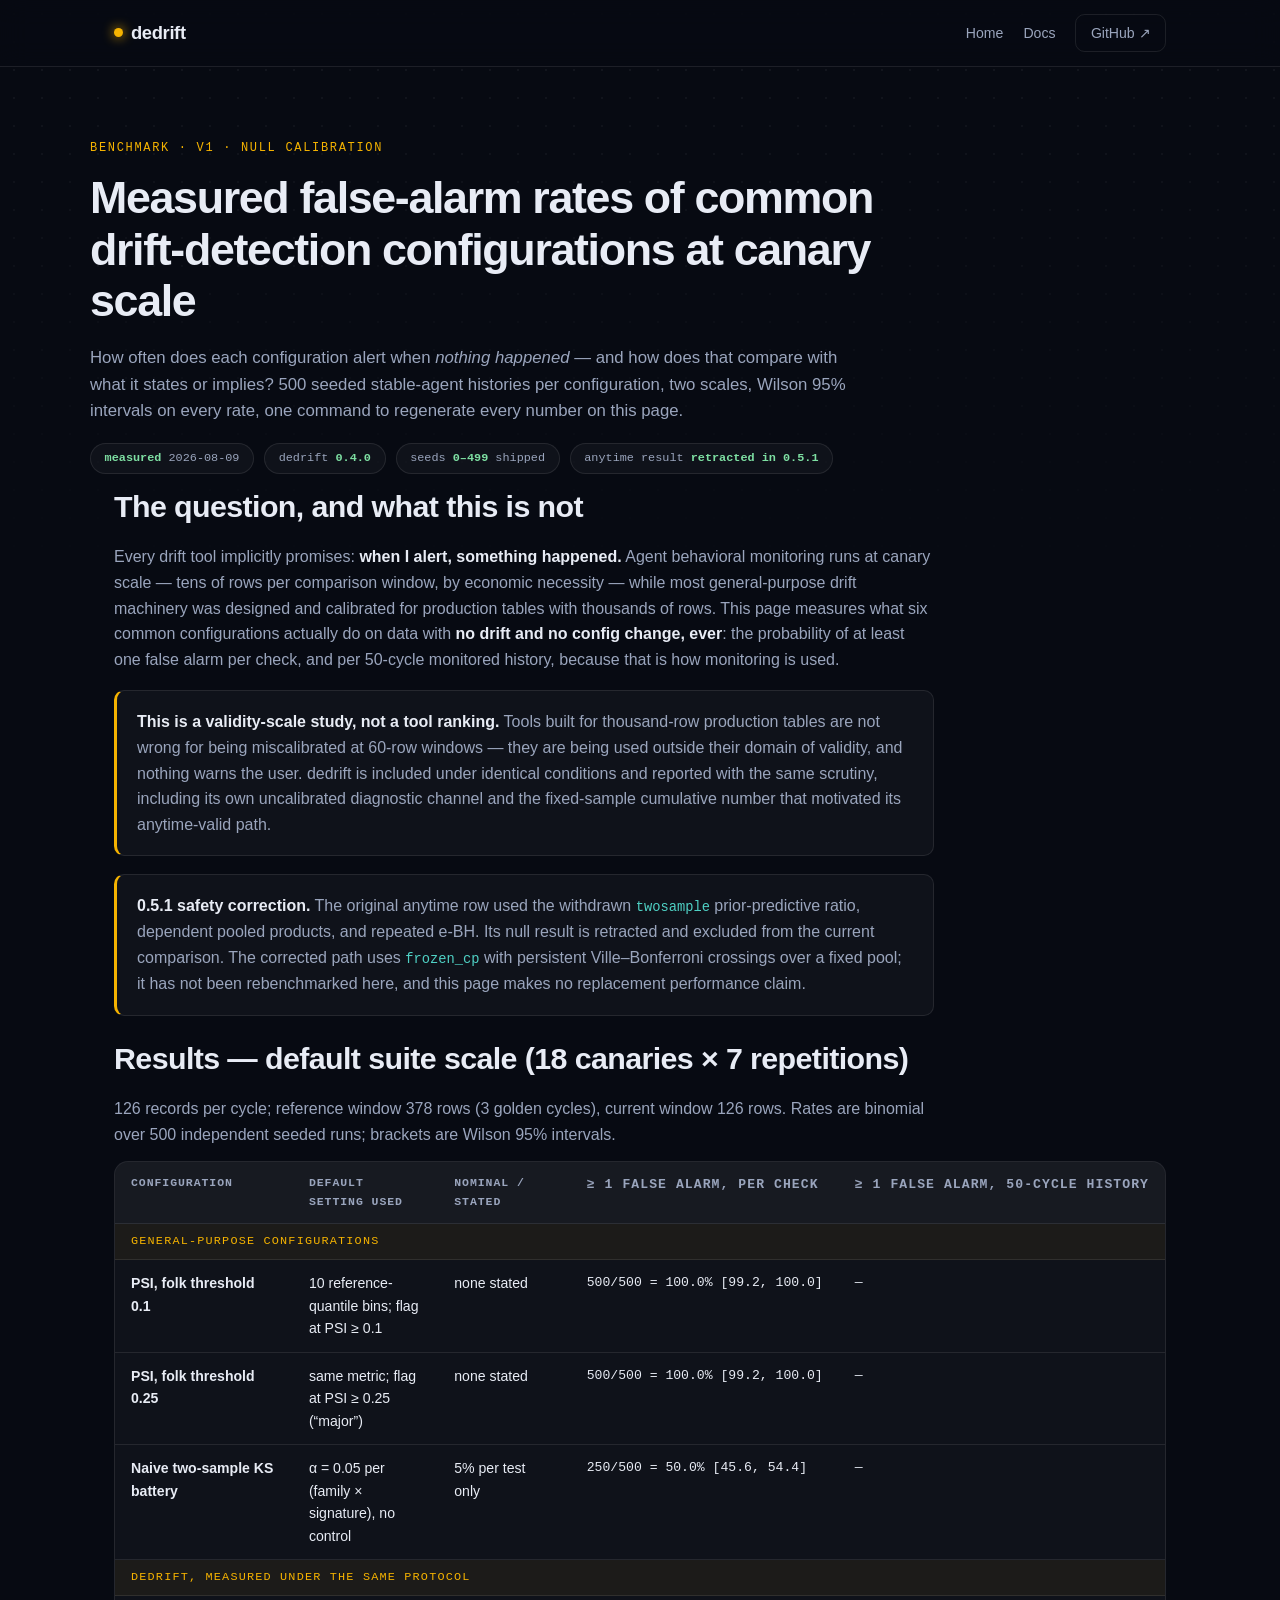
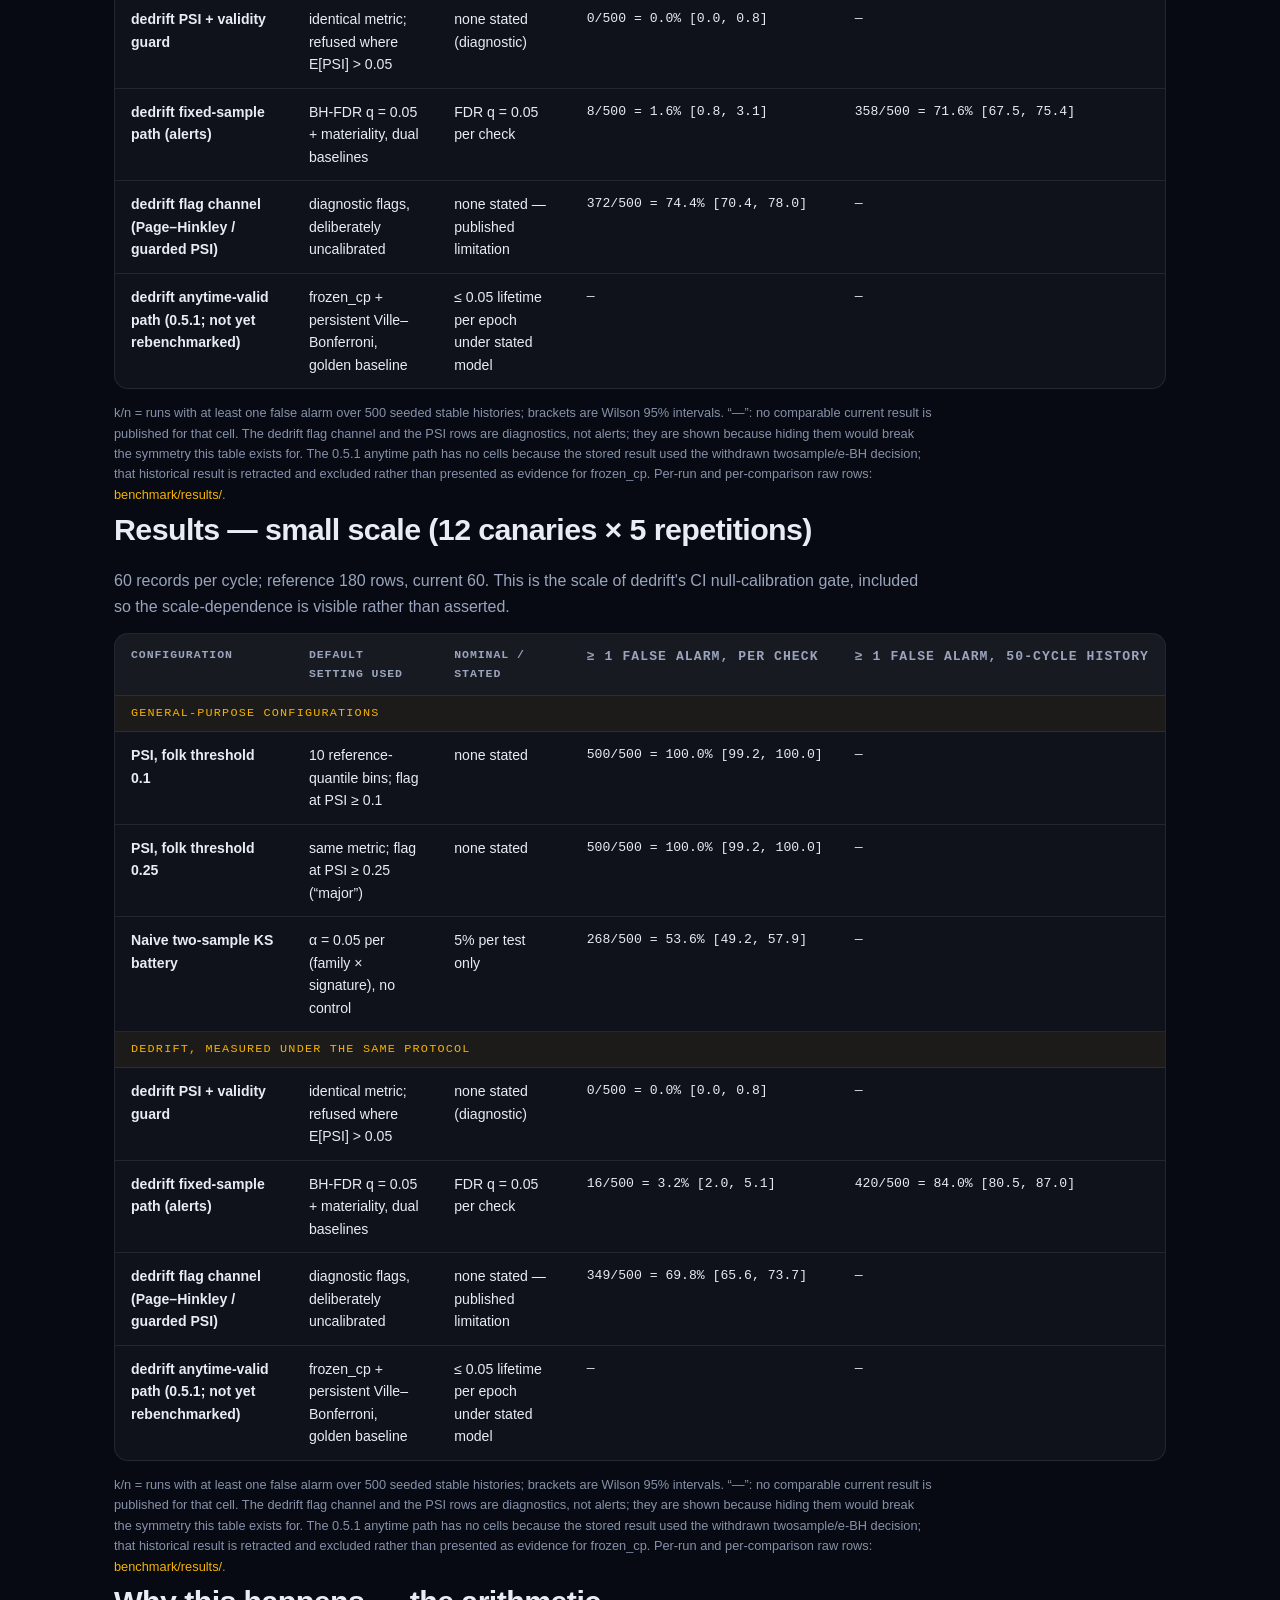
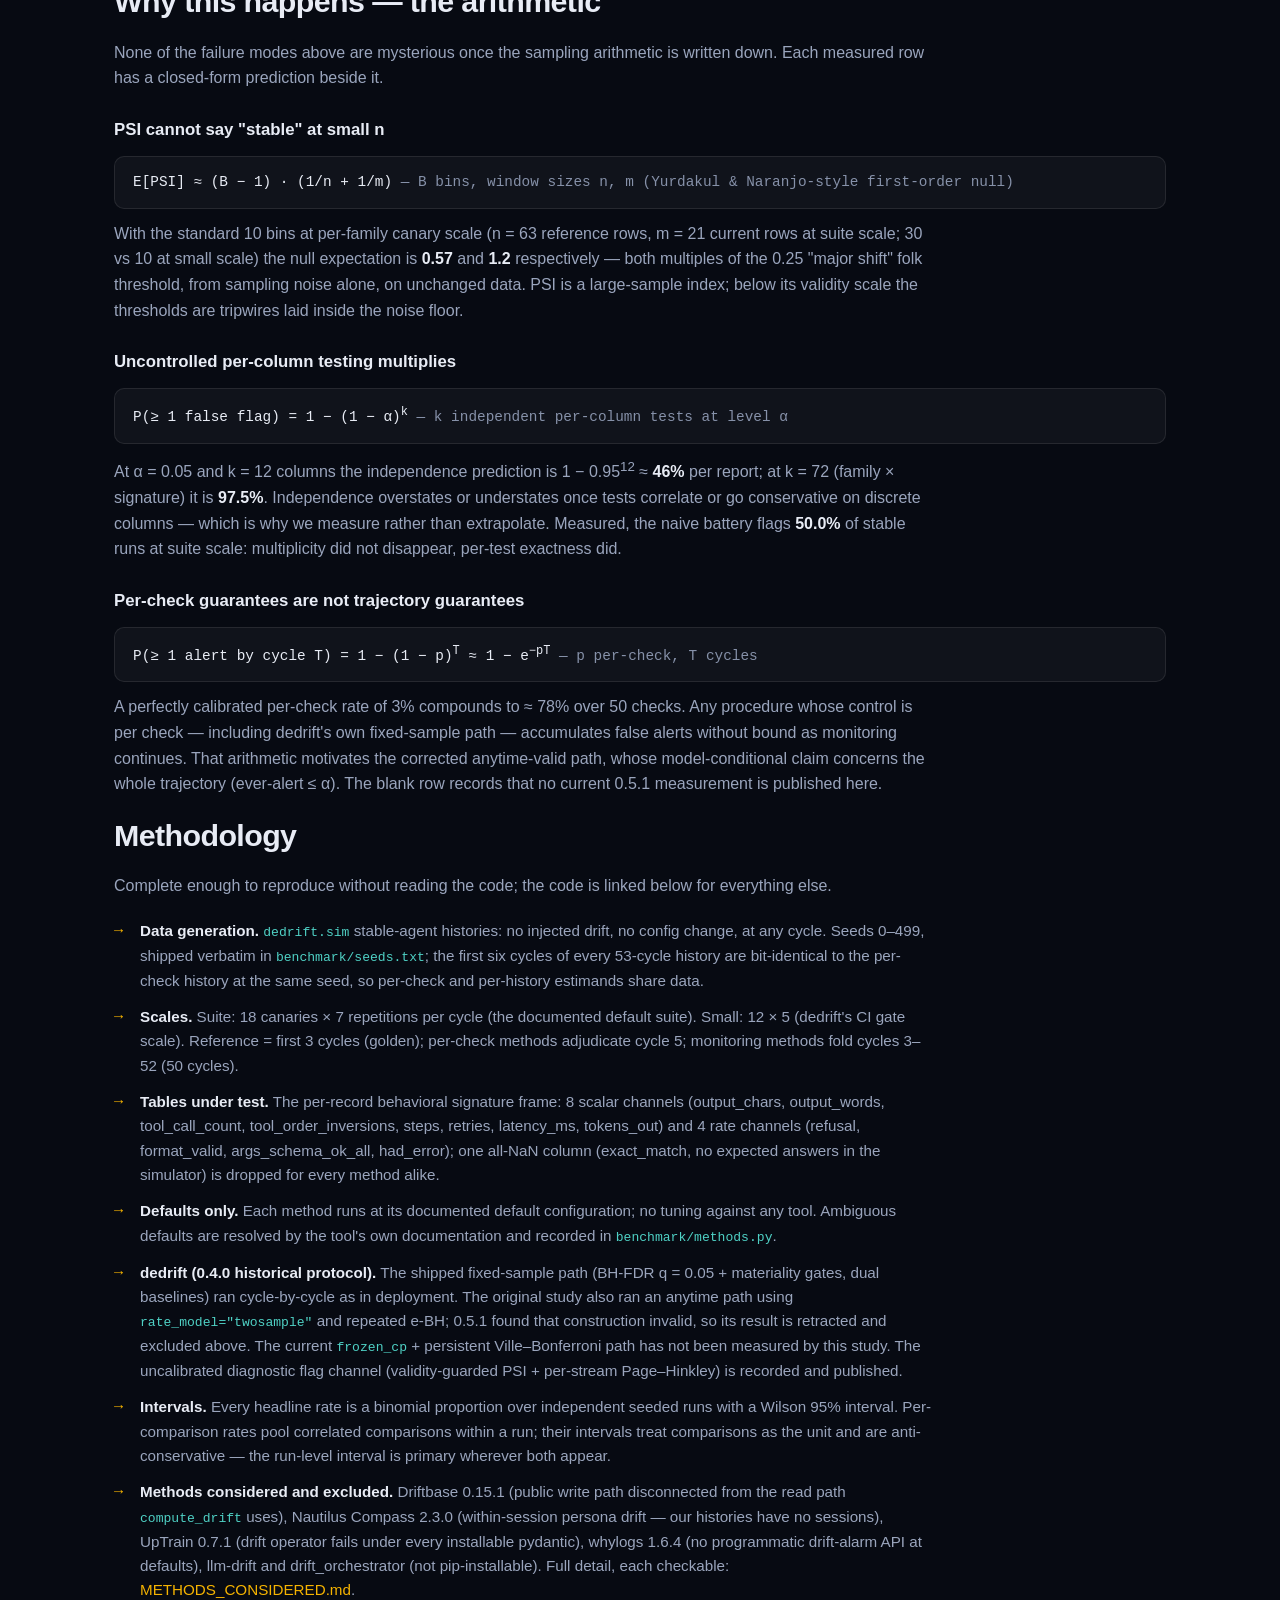
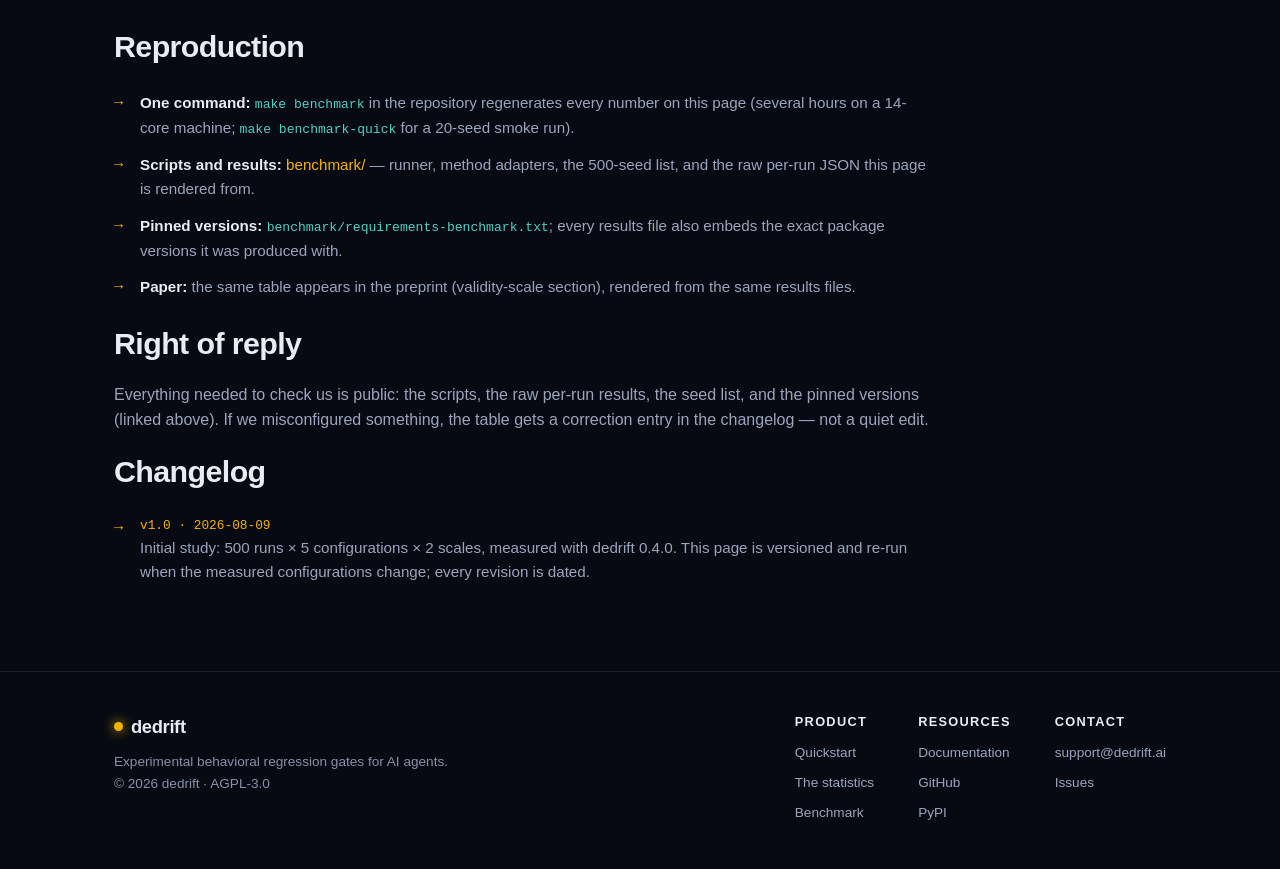
==== commit 0de3bef8: "fix: harden release gating and detector health" ====
--- a/web/benchmark/index.html
+++ b/web/benchmark/index.html
@@ -8,7 +8,7 @@
 <meta property="og:title" content="Null-calibration benchmark — false-alarm rates at canary scale">
 <meta property="og:description" content="A reproducible validity-scale study of drift-detection false-alarm rates on stable-agent histories.">
 <meta property="og:url" content="https://dedrift.ai/benchmark/">
-<meta property="og:image" content="https://dedrift.ai/og-card.png">
+<meta property="og:image" content="https://dedrift.ai/og-card-v2.png">
 <meta name="twitter:card" content="summary_large_image">
 <link rel="canonical" href="https://dedrift.ai/benchmark/">
 <link rel="icon" href="/docs/assets/logo.svg">
@@ -297,7 +297,7 @@
   <div class="wrap foot">
     <div>
       <div class="logo" style="margin-bottom:10px"><span class="pulse" aria-hidden="true"></span>dedrift</div>
-      <div>Silent behavioral drift detection for AI agents.<br>© 2026 dedrift · AGPL-3.0</div>
+      <div>Experimental behavioral regression gates for AI agents.<br>© 2026 dedrift · AGPL-3.0</div>
     </div>
     <div class="cols">
       <div class="col"><b>Product</b>
